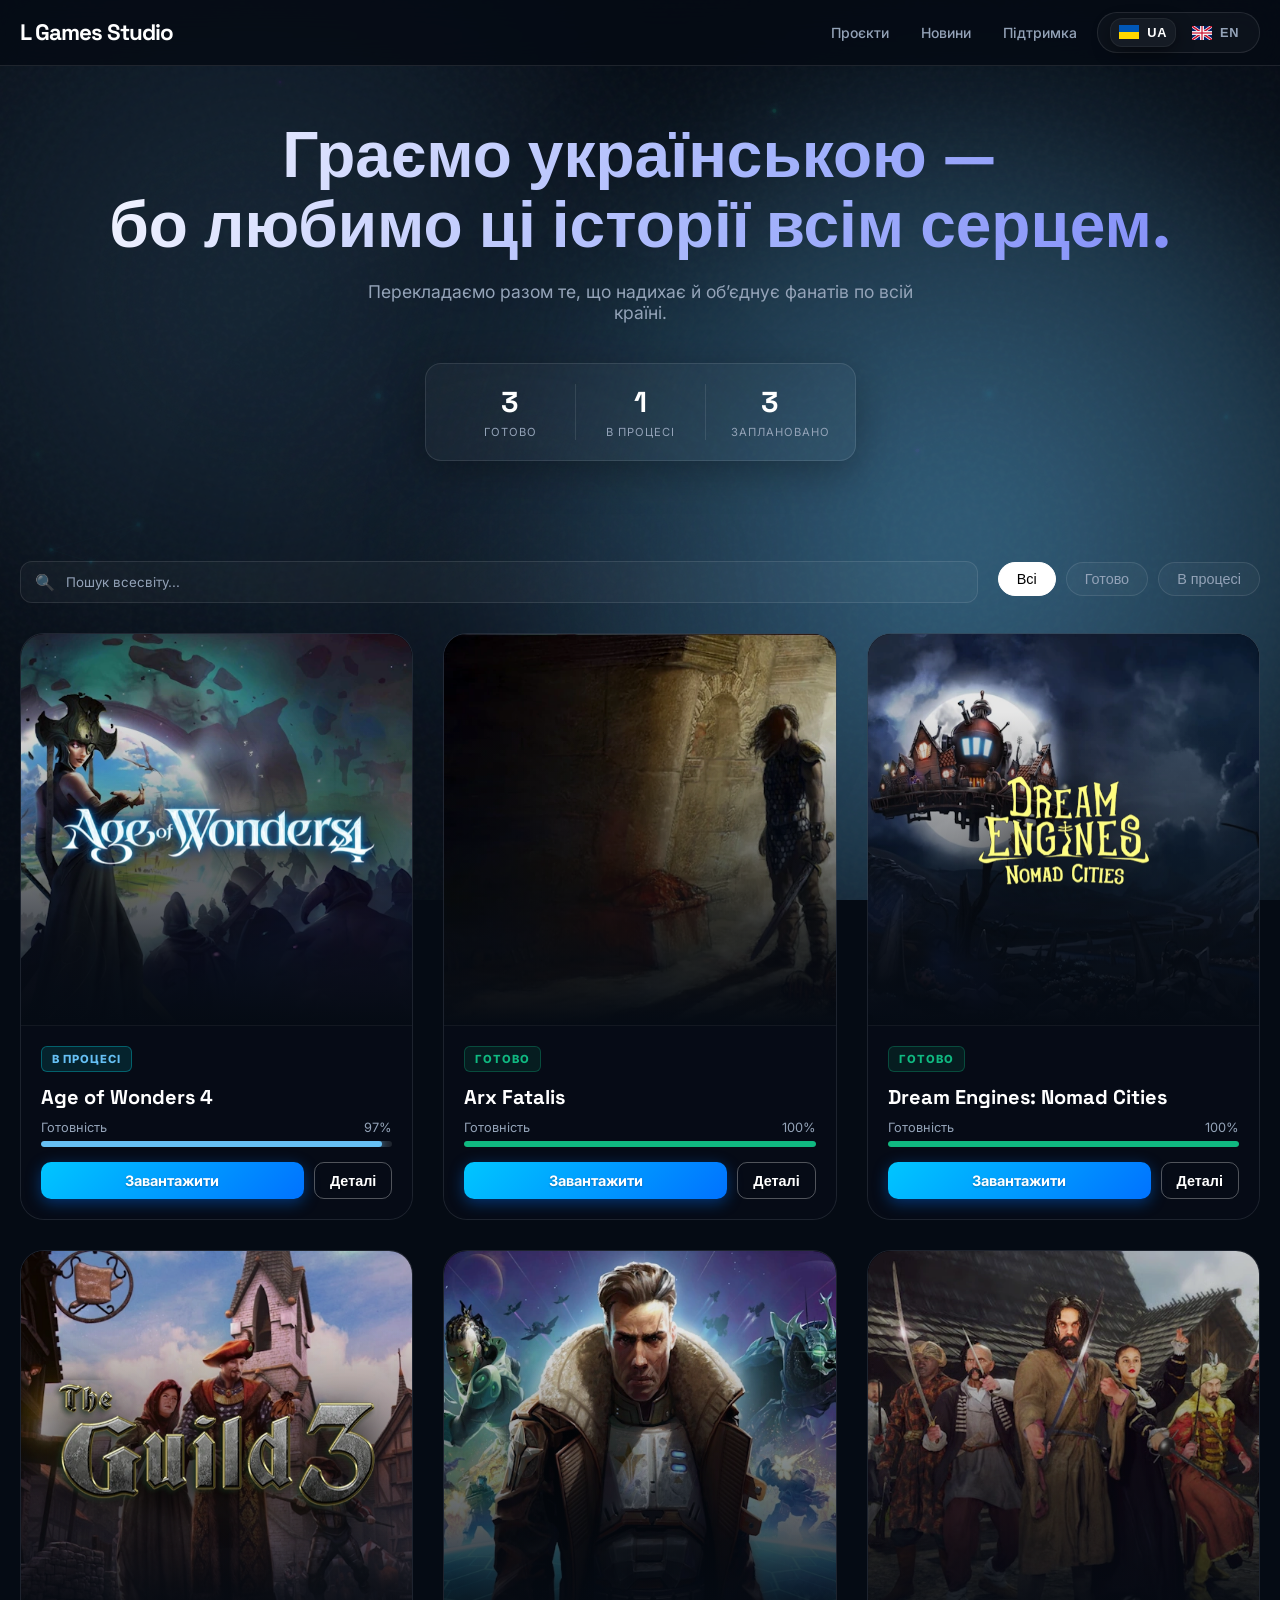
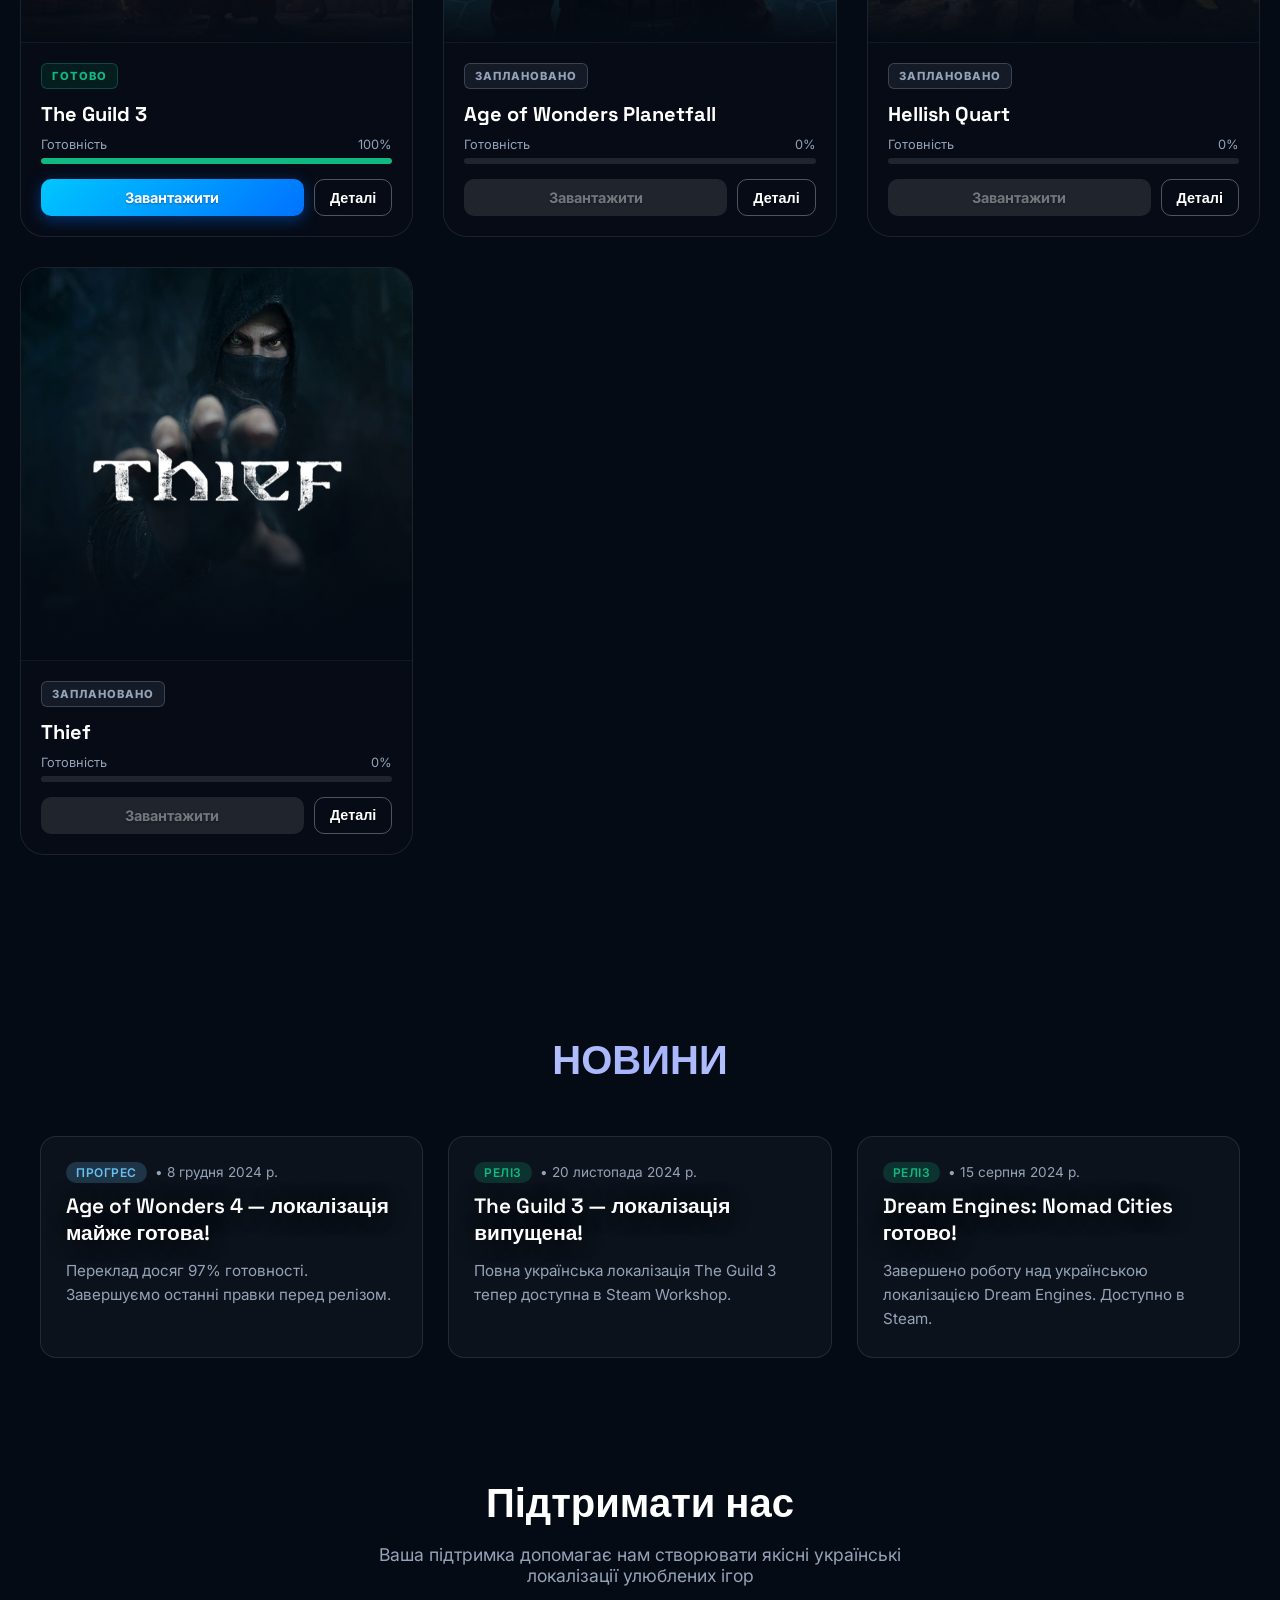
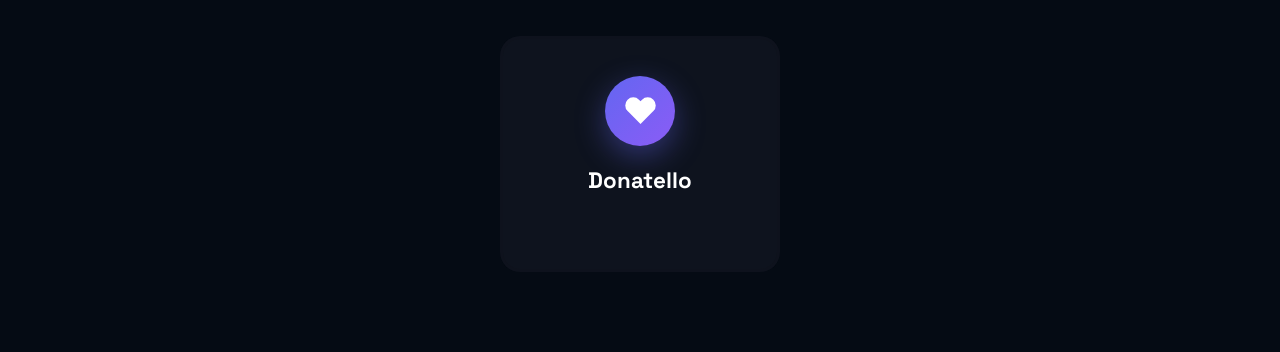
==== index.html @ ec9f9dd0 "Update index.html" ====
<!DOCTYPE html>
<html lang="uk">
<head>
    <meta charset="UTF-8">
    <meta name="viewport" content="width=device-width, initial-scale=1.0, maximum-scale=1.0, user-scalable=no">

    <!-- Primary Meta Tags -->
    <title>L Games Studo — українські локалізації ігор</title>
    <meta name="title" content="L Games Studo — українські локалізації ігор" />
    <meta name="description" content="Українські локалізації відеоігор:" />

    <!-- Cache control -->
    <meta http-equiv="Cache-Control" content="max-age=3600, must-revalidate">

    <link rel="preconnect" href="https://fonts.googleapis.com">
    <link rel="preconnect" href="https://fonts.gstatic.com" crossorigin>
    <link href="https://fonts.googleapis.com/css2?family=Inter:wght@300;400;500;600&family=Space+Grotesk:wght@400;600;700&display=swap" rel="stylesheet">

    <link rel="stylesheet" href="style.css?v=1.4.1">
</head>
<body>

    <div class="ambient-bg">
        <canvas id="bg-canvas" aria-hidden="true"></canvas>
        <div class="blob b1"></div>
        <div class="blob b2"></div>
        <div class="blob b3"></div>
        <div class="noise-overlay"></div>
    </div>

    <nav class="glass-nav">
        <div class="container nav-inner">
            <div class="logo">L Games Studio</div>
            <div class="nav-items">
                <a href="#projects" class="nav-link" data-i18n="nav_projects">Проєкти</a>
                <a href="#news" class="nav-link" data-i18n="nav_news">Новини</a>
                <a href="#support" class="nav-link" data-i18n="nav_support">Підтримка</a>
<!--                <a href="#contacts" class="nav-link" data-i18n="nav_contacts">Контакти</a> -->
                <div class="lang-toggle" role="tablist" aria-label="Language switcher">
                    <button class="lang-opt active" onclick="setLang('uk')" aria-pressed="true" title="Українська">
                        <!-- Ukrainian flag (simple) -->
                        <svg class="flag flag-ukr" width="20" height="14" viewBox="0 0 20 14" xmlns="http://www.w3.org/2000/svg" aria-hidden="true">
                            <rect width="20" height="14" fill="#0057b7" />
                            <rect y="7" width="20" height="7" fill="#ffd700" />
                        </svg>
                        <span class="lang-label">UA</span>
                    </button>
                    <button class="lang-opt" onclick="setLang('en')" aria-pressed="false" title="English">
                        <!-- UK flag (stylized simplified) -->
                        <svg class="flag flag-gb" width="20" height="14" viewBox="0 0 20 14" xmlns="http://www.w3.org/2000/svg" aria-hidden="true">
                            <rect width="20" height="14" fill="#012169" />
                            <path d="M0 0 L20 14 M20 0 L0 14" stroke="#fff" stroke-width="3" />
                            <path d="M0 0 L20 14 M20 0 L0 14" stroke="#C8102E" stroke-width="1.6" />
                            <rect x="8.1" width="3.8" height="14" fill="#fff" />
                            <rect y="5.1" width="20" height="3.8" fill="#fff" />
                            <rect x="9.4" width="1.2" height="14" fill="#C8102E" />
                            <rect y="6.4" width="20" height="1.2" fill="#C8102E" />
                        </svg>
                        <span class="lang-label">EN</span>
                    </button>
                </div>
            </div>
        </div>
    </nav>

    <main class="container">
        <section class="hero">
            <h1 data-i18n="hero_title">Граємо українською</h1>
            <p class="hero-lead" data-i18n="hero_lead">бо любимо ці історії всім серцем.</p>

            <div class="hero-stats">
                <div class="stat">
                    <span class="stat-val" id="stat-done">0</span>
                    <span class="stat-lbl" data-i18n="stat_done">ГОТОВО</span>
                </div>
                <div class="stat">
                    <span class="stat-val" id="stat-progress">0</span>
                    <span class="stat-lbl" data-i18n="stat_progress">В ПРОЦЕСІ</span>
                </div>
                <div class="stat">
                    <span class="stat-val" id="stat-planned">0</span>
                    <span class="stat-lbl" data-i18n="stat_planned">ЗАПЛАНОВАНО</span>
                </div>
            </div>
        </section>

        <div class="controls">
            <div class="search-wrap">
                <span class="search-icon">🔍</span>
                <input type="text" id="search" placeholder="Пошук..." data-i18n-placeholder="search_ph">
            </div>
            <div class="filters">
                <button class="f-btn active" data-filter="all" data-i18n="filter_all">Всі</button>
                <button class="f-btn" data-filter="done" data-i18n="filter_done">Готово</button>
                <button class="f-btn" data-filter="in-progress" data-i18n="filter_in_progress">В процесі</button>
            </div>
        </div>

        <section id="projects" class="projects-grid"></section>
        
        <div class="load-more-container">
            <button id="load-more-btn" class="btn-load-more" data-i18n="btn_load_more">Завантажити ще</button>
        </div>

        <section id="news" class="news-section">
            <div class="news-header">
                <h2 data-i18n="news_title">НОВИНИ</h2>
            </div>
            <div id="news-grid" class="news-grid"></div>
        </section>
<!--
        <section id="contacts" class="contacts-section">
            <div class="container">
                <div class="contacts-header">
                    <h2 data-i18n="contacts_title">Контакти</h2>
                    <p data-i18n="contacts_text" class="contacts-lead">Слідкуйте за звітами та оновленнями у наших соціальних мережах</p>
                </div>

                <div class="contacts-grid">
                    <a href="    " target="_blank" class="contact-card contact-telegram">
                        <div class="contact-bg"></div>
                        <div class="contact-gradient"></div>
                        <div class="contact-content">
                            <div class="contact-icon">
                                <svg viewBox="0 0 24 24" fill="currentColor">
                                    <path d="M23.1117 4.49449C23.4296 2.94472 21.9074 1.65683 20.4317 2.227L2.3425 9.21601C0.694517 9.85273 0.621087 12.1572 2.22518 12.8975L6.1645 14.7157L8.03849 21.2746C8.13583 21.6153 8.40618 21.8791 8.74917 21.968C9.09216 22.0568 9.45658 21.9576 9.70712 21.707L12.5938 18.8203L16.6375 21.8531C17.8113 22.7334 19.5019 22.0922 19.7967 20.6549L23.1117 4.49449Z"/>
                                </svg>
                            </div>
                            <h3>Telegram</h3>
                            <div class="contact-link">
                                <span>Перейти</span>
                                <svg width="16" height="16" viewBox="0 0 24 24" fill="none" stroke="currentColor" stroke-width="2">
                                    <path d="M17 8l4 4m0 0l-4 4m4-4H3"/>
                                </svg>
                            </div>
                        </div>
                        <div class="contact-particles">
                            <div class="particle"></div>
                            <div class="particle"></div>
                            <div class="particle"></div>
                        </div>
                    </a>

                    <a href="   " target="_blank" class="contact-card contact-youtube">
                        <div class="contact-bg"></div>
                        <div class="contact-gradient"></div>
                        <div class="contact-content">
                            <div class="contact-icon">
                                <svg viewBox="0 0 24 24" fill="currentColor">
                                    <path d="M19.615 3.184c-3.604-.246-11.631-.245-15.23 0-3.897.266-4.356 2.62-4.385 8.816.029 6.185.484 8.549 4.385 8.816 3.6.245 11.626.246 15.23 0 3.897-.266 4.356-2.62 4.385-8.816-.029-6.185-.484-8.549-4.385-8.816zm-10.615 12.816v-8l8 3.993-8 4.007z"/>
                                </svg>
                            </div>
                            <h3>YouTube</h3>
                            <div class="contact-link">
                                <span>Перейти</span>
                                <svg width="16" height="16" viewBox="0 0 24 24" fill="none" stroke="currentColor" stroke-width="2">
                                    <path d="M17 8l4 4m0 0l-4 4m4-4H3"/>
                                </svg>
                            </div>
                        </div>
                        <div class="contact-particles">
                            <div class="particle"></div>
                            <div class="particle"></div>
                            <div class="particle"></div>
                        </div>
                    </a>
                </div>
            </div>
        </section>
-->
        <section id="support" class="support-section">
            <div class="container">
                <div class="support-header">
                    <h2 data-i18n="support_title">Фінансова підтримка</h2>
                    <p data-i18n="support_text" class="support-lead">Підтримайте нас донатом, і ми зможемо швидше випускати нові українські локалізації</p>
                </div>

                <div class="support-card-wrapper">
                    <a href="https://donatello.to/LGamesStudio" target="_blank" class="support-donate-card">
                        <div class="donate-bg"></div>
                        <div class="donate-gradient"></div>
                        <div class="donate-content">
                            <div class="donate-icon">
                                <svg viewBox="0 0 24 24" fill="currentColor">
                                    <path d="M20.84 4.61a5.5 5.5 0 0 0-7.78 0L12 5.67l-1.06-1.06a5.5 5.5 0 0 0-7.78 7.78l1.06 1.06L12 21.23l7.78-7.78 1.06-1.06a5.5 5.5 0 0 0 0-7.78z"/>
                                </svg>
                            </div>
                            <h3>Donatello</h3>
                            <div class="donate-link">
                                <span>Підтримати</span>
                                <svg width="16" height="16" viewBox="0 0 24 24" fill="none" stroke="currentColor" stroke-width="2">
                                    <path d="M17 8l4 4m0 0l-4 4m4-4H3"/>
                                </svg>
                            </div>
                        </div>
                        <div class="donate-particles">
                            <div class="particle"></div>
                            <div class="particle"></div>
                            <div class="particle"></div>
                        </div>
                    </a>

                   
                </div>
            </div>
        </section>
<!--
        <section id="benefactors" class="benefactors-section">
            <h3 data-i18n="benefactors_title" style="margin-bottom:30px; font-family: var(--font-head); font-size: 2.5rem;">Доброчинці</h3>
            <div id="benefactors-list" class="benefactors-list"></div>
        </section>
    </main>
-->
    <div id="modal" class="modal-backdrop">
        <div class="modal-content">
            <button class="modal-close">✕</button>
            <div class="modal-body">
                <div style="text-align: center;">
                    <img id="m-logo" class="m-logo" src="" alt="">
                </div>
                <div id="m-gallery-slider" class="gallery-slider-container" style="display:none; margin-bottom:20px">
                    <div class="gallery-slider-wrapper">
                        <div id="m-gallery-track" class="gallery-track"></div>
                        <button class="gallery-nav gallery-nav-prev" aria-label="Попередній слайд">‹</button>
                        <button class="gallery-nav gallery-nav-next" aria-label="Наступний слайд">›</button>
                    </div>
                    <div class="gallery-dots"></div>
                </div>
                <div id="m-stats" class="stats-box"></div>
                <p id="m-desc" style="color:#cbd5e1; line-height:1.6; margin-bottom:20px"></p>
                <div id="m-video"></div>
                <div id="m-actions" style="display:flex; gap:10px"></div>
            </div>
        </div>
    </div>

    <!-- Fullscreen Image Viewer -->
    <div id="fullscreen-viewer" class="fullscreen-viewer">
        <button class="fullscreen-close" aria-label="Закрити">✕</button>
        <img id="fullscreen-image" src="" alt="Fullscreen view">
    </div>

    <script src="data.js?v=1.4.1"></script>
    <script src="news-data.js?v=1.4.1"></script>
    <script src="script.js?v=1.4.1"></script>
</body>
</html>
---- style.css ----
:root {
    --bg-dark: #050b14;
    --glass: rgba(255, 255, 255, 0.03);
    --border: rgba(255, 255, 255, 0.1);

    --neon-blue: #66c0f4;
    --neon-purple: #2a475e;
    --neon-pink: #1b2838;
    --neon-orange: #ff9e00;
    --neon-green: #10b981;

    --text-main: #ffffff;
    --text-muted: #94a3b8;

    --font-head: 'Space Grotesk', sans-serif;
    --font-body: 'Inter', sans-serif;
}

* { box-sizing: border-box; margin: 0; padding: 0; -webkit-tap-highlight-color: transparent; }

body {
    background-color: var(--bg-dark);
    color: var(--text-main);
    font-family: var(--font-body);
    overflow-x: hidden;
    min-height: 100vh;
}

/* --- ФОН --- */
.ambient-bg {
    position: fixed; top: 0; left: 0; width: 100%; height: 100%;
    z-index: -1; overflow: hidden; pointer-events: none;
}
/* Canvas for lightweight animated particle background */

.lang-toggle { display:flex; gap:8px; align-items:center; }
.lang-toggle .lang-opt {
    display: inline-flex;
    align-items: center;
    gap: 8px;
    padding: 6px 8px;
    border-radius: 12px;
    background: transparent;
    border: none;
    color: var(--text-muted);
    cursor: pointer;
    transition: all 0.18s ease;
    font-weight: 700;
}
.lang-toggle .lang-opt:focus { outline: 2px solid rgba(255,255,255,0.06); }
.lang-toggle .lang-opt .flag { display:inline-block; flex:0 0 auto; }
.lang-toggle .lang-opt .lang-label { font-size: 0.8rem; letter-spacing: 0.6px; }
.lang-toggle .lang-opt.active {
    background: rgba(255,255,255,0.04);
    color: white;
    box-shadow: 0 6px 18px rgba(0,0,0,0.45);
    border: 1px solid rgba(255,255,255,0.06);
}
.lang-toggle .lang-opt.active .flag { transform: translateY(-1px); }

/* Smooth fade for translated text and placeholders */
[data-i18n], [data-i18n-placeholder] {
    transition: opacity 180ms ease;
    opacity: 1;
}
#bg-canvas {
    position: absolute;
    top: 0; left: 0; width: 100%; height: 100%;
    display: block;
    pointer-events: none;
    z-index: -1;
}
.blob {
    position: absolute; border-radius: 50%;
    filter: blur(80px); opacity: 0.5;
    animation: float 20s infinite alternate;
    will-change: transform;
}
.b1 { top: -10%; left: -10%; width: 60vw; height: 60vw; background: radial-gradient(circle, var(--neon-purple), transparent); }
.b2 { bottom: -10%; right: -10%; width: 70vw; height: 70vw; background: radial-gradient(circle, var(--neon-blue), transparent); animation-delay: -5s; }
.b3 { top: 40%; left: 20%; width: 40vw; height: 40vw; background: radial-gradient(circle, var(--neon-pink), transparent); opacity: 0.3; animation-delay: -10s; }

.noise-overlay {
    position: absolute; inset: 0;
    background: url("data:image/svg+xml,%3Csvg viewBox='0 0 200 200' xmlns='http://www.w3.org/2000/svg'%3E%3Cfilter id='noiseFilter'%3E%3CfeTurbulence type='fractalNoise' baseFrequency='0.8' numOctaves='3' stitchTiles='stitch'/%3E%3C/filter%3E%3Crect width='100%25' height='100%25' filter='url(%23noiseFilter)' opacity='0.05'/%3E%3C/svg%3E");
    mix-blend-mode: overlay;
    opacity: 0.6;
    pointer-events: none;
}
@keyframes float {
    0% { transform: translate(0, 0) rotate(0deg); }
    100% { transform: translate(30px, 20px) rotate(5deg); }
}

/* --- NEWS SLIDER --- */
.news-slider-wrapper {
    padding: 20px 0 40px;
    position: relative;
    overflow: hidden;
}

.news-slider-header {
    text-align: center;
    margin-bottom: 25px;
}

.news-slider-header h2 {
    font-family: var(--font-head);
    font-size: 2rem;
    font-weight: 700;
    color: white;
    text-transform: uppercase;
    letter-spacing: 2px;
}

.news-slider {
    position: relative;
    max-width: 1280px;
    margin: 0 auto;
}

.slider-track {
    position: relative;
    overflow: hidden;
    border-radius: 20px;
}

.news-slide {
    position: absolute;
    top: 0;
    left: 0;
    width: 100%;
    height: 280px;
    opacity: 0;
    visibility: hidden;
    transform: translateX(100px) scale(0.98);
    transition: all 0.6s cubic-bezier(0.23, 1, 0.32, 1);
    border-radius: 20px;
    overflow: hidden;
    background-size: cover;
    background-position: center;
    background-repeat: no-repeat;
    background-color: rgba(255, 255, 255, 0.03);
}


.news-slide.active {
    position: relative;
    opacity: 1;
    visibility: visible;
    transform: translateX(0) scale(1);
}

.news-slide-overlay {
    position: absolute;
    inset: 0;
    background: linear-gradient(to right,
        rgba(5, 11, 20, 0.93) 0%,
        rgba(5, 11, 20, 0.8) 40%,
        rgba(5, 11, 20, 0.5) 70%,
        transparent 100%
    );
    z-index: 1;
}

.news-slide-content {
    position: relative;
    padding: 40px 50px;
    z-index: 2;
    max-width: 650px;
    height: 100%;
    display: flex;
    flex-direction: column;
    justify-content: center;
}

.news-badge {
    display: inline-block;
    padding: 5px 12px;
    border-radius: 6px;
    font-size: 0.6rem;
    font-weight: 800;
    text-transform: uppercase;
    letter-spacing: 1px;
    margin-bottom: 16px;
    border: 1px solid;
    width: fit-content;
    white-space: nowrap;
}

.news-badge-localization {
    background: rgba(0, 242, 255, 0.2);
    border-color: var(--neon-blue);
    color: var(--neon-blue);
    box-shadow: 0 0 20px rgba(0, 242, 255, 0.3);
}

.news-badge-progress {
    background: rgba(255, 158, 0, 0.2);
    border-color: var(--neon-orange);
    color: var(--neon-orange);
    box-shadow: 0 0 20px rgba(255, 158, 0, 0.3);
}

.news-badge-announcement {
    background: rgba(189, 0, 255, 0.2);
    border-color: var(--neon-purple);
    color: var(--neon-purple);
    box-shadow: 0 0 20px rgba(189, 0, 255, 0.3);
}

.news-badge-community {
    background: rgba(255, 0, 85, 0.2);
    border-color: var(--neon-pink);
    color: var(--neon-pink);
    box-shadow: 0 0 20px rgba(255, 0, 85, 0.3);
}

.news-title {
    font-family: var(--font-head);
    font-size: clamp(1.4rem, 3vw, 2rem);
    font-weight: 700;
    color: white;
    margin-bottom: 14px;
    line-height: 1.2;
    text-shadow: 0 2px 20px rgba(0, 0, 0, 0.5);
}

.news-description {
    color: rgba(255, 255, 255, 0.85);
    font-size: 0.95rem;
    line-height: 1.6;
    margin-bottom: 20px;
    max-width: 550px;
}

.news-btn {
    display: inline-flex;
    align-items: center;
    justify-content: center;
    gap: 10px;
    padding: 11px 26px;
    min-height: 44px;
    background: rgba(255, 255, 255, 0.1);
    border: 1px solid rgba(255, 255, 255, 0.3);
    border-radius: 10px;
    color: white;
    text-decoration: none;
    font-weight: 600;
    font-size: 0.9rem;
    line-height: 1.2;
    transition: all 0.4s cubic-bezier(0.23, 1, 0.32, 1);
    backdrop-filter: blur(10px);
    -webkit-backdrop-filter: blur(10px);
    width: fit-content;
    position: relative;
    overflow: hidden;
    outline: none;
    -webkit-tap-highlight-color: transparent;
    -webkit-touch-callout: none;
    user-select: none;
}

.news-btn::before {
    content: '';
    position: absolute;
    top: 0;
    left: -100%;
    width: 100%;
    height: 100%;
    background: linear-gradient(90deg, transparent, rgba(255, 255, 255, 0.2), transparent);
    transition: left 0.5s ease;
}

.news-btn:hover::before {
    left: 100%;
}

.news-btn:hover {
    background: rgba(255, 255, 255, 0.2);
    border-color: white;
    transform: translateY(-2px);
    box-shadow: 0 8px 24px rgba(0, 0, 0, 0.3), 0 0 20px rgba(255, 255, 255, 0.2);
}

/* Progress Bar */
.slide-progress-bar {
    position: absolute;
    bottom: 0;
    left: 0;
    right: 0;
    height: 3px;
    width: 0%;
    background: linear-gradient(90deg, var(--neon-blue), var(--neon-purple));
    box-shadow: 0 0 15px var(--neon-blue), 0 0 5px rgba(0, 242, 255, 0.5);
    z-index: 10;
    transition: none;
}

/* Slider Navigation */
.slider-controls {
    position: absolute;
    bottom: 20px;
    right: 20px;
    display: flex;
    align-items: center;
    gap: 15px;
    z-index: 10;
}

.slider-nav {
    width: 40px;
    height: 40px;
    background: rgba(255, 255, 255, 0.08);
    border: 1px solid rgba(255, 255, 255, 0.15);
    border-radius: 50%;
    display: flex;
    align-items: center;
    justify-content: center;
    cursor: pointer;
    transition: all 0.4s cubic-bezier(0.23, 1, 0.32, 1);
    backdrop-filter: blur(10px);
    -webkit-backdrop-filter: blur(10px);
    position: relative;
    overflow: hidden;
    outline: none;
    -webkit-tap-highlight-color: transparent;
    -webkit-touch-callout: none;
    -webkit-user-select: none;
    -moz-user-select: none;
    -ms-user-select: none;
    user-select: none;
}

.slider-nav::before {
    content: '';
    position: absolute;
    inset: 0;
    border-radius: 50%;
    background: radial-gradient(circle, rgba(0, 242, 255, 0.3), transparent);
    opacity: 0;
    transition: opacity 0.4s ease;
}

.slider-nav:hover::before {
    opacity: 1;
}

.slider-nav svg {
    width: 20px;
    height: 20px;
    color: white;
    position: relative;
    z-index: 1;
    transition: transform 0.4s cubic-bezier(0.23, 1, 0.32, 1);
}

.slider-nav:hover {
    background: rgba(255, 255, 255, 0.15);
    border-color: rgba(0, 242, 255, 0.5);
    box-shadow: 0 0 25px rgba(0, 242, 255, 0.4), 0 4px 15px rgba(0, 0, 0, 0.3);
    transform: scale(1.15);
}

.slider-nav:hover svg {
    transform: scale(1.1);
}

.slider-nav:active {
    transform: scale(1.05);
}

/* Slider Dots */
.slider-dots {
    display: flex;
    gap: 8px;
}

.slider-dot {
    width: 10px;
    height: 10px;
    border-radius: 50%;
    background: rgba(255, 255, 255, 0.4);
    cursor: pointer;
    transition: all 0.4s cubic-bezier(0.23, 1, 0.32, 1);
    border: none;
    padding: 0;
    position: relative;
    outline: none;
    -webkit-tap-highlight-color: transparent;
    -webkit-touch-callout: none;
    -webkit-user-select: none;
    -moz-user-select: none;
    -ms-user-select: none;
    user-select: none;
}

.slider-dot::before {
    content: '';
    position: absolute;
    inset: -2px;
    border-radius: 50%;
    background: radial-gradient(circle, rgba(0, 242, 255, 0.4), transparent);
    opacity: 0;
    transition: opacity 0.4s ease;
}

.slider-dot:hover::before {
    opacity: 1;
}

.slider-dot:hover {
    background: rgba(255, 255, 255, 0.7);
    transform: scale(1.3);
}

.slider-dot.active {
    width: 30px;
    border-radius: 5px;
    background: var(--neon-blue);
    box-shadow: 0 0 20px var(--neon-blue), 0 2px 8px rgba(0, 242, 255, 0.4);
}

.slider-dot.active::before {
    opacity: 0;
}

/* Responsive */
@media (max-width: 1024px) {
    .news-slider {
        max-width: calc(100% - 40px);
    }

    .news-slide {
        height: 260px;
    }

    .news-slide-content {
        padding: 35px 40px;
    }
}

@media (max-width: 768px) {
    .news-slider-wrapper {
        padding: 30px 0;
    }

    .news-slider-header {
        margin-bottom: 25px;
    }

    .news-slider-header h2 {
        font-size: 1.6rem;
    }

    .news-slider {
        max-width: calc(100% - 20px);
    }

    .news-slide {
        height: 400px;
    }

    .news-slide-overlay {
        background: linear-gradient(to bottom,
            transparent 0%,
            rgba(5, 11, 20, 0.4) 25%,
            rgba(5, 11, 20, 0.85) 60%,
            rgba(5, 11, 20, 0.95) 100%
        );
    }

    .news-slide-content {
        padding: 30px 25px;
        justify-content: flex-end;
        max-width: 100%;
    }

    .news-badge {
        font-size: 0.6rem;
        padding: 5px 12px;
        letter-spacing: 0.8px;
        margin-bottom: 12px;
    }

    .news-title {
        font-size: 1.5rem;
        margin-bottom: 12px;
        line-height: 1.3;
    }

    .news-description {
        font-size: 0.95rem;
        line-height: 1.5;
        margin-bottom: 18px;
    }

    .news-btn {
        padding: 11px 22px;
        font-size: 0.9rem;
        min-height: 44px;
        margin-bottom: 55px;
    }

    .slider-controls {
        bottom: 15px;
        right: 15px;
        gap: 12px;
    }

    .slider-nav {
        width: 36px;
        height: 36px;
        background: rgba(5, 11, 20, 0.9);
    }

    .slider-nav svg {
        width: 18px;
        height: 18px;
    }
}

@media (max-width: 480px) {
    .news-slider-header h2 {
        font-size: 1.4rem;
    }

    .news-slide {
        height: 360px;
        border-radius: 16px;
    }

    .slider-track {
        border-radius: 16px;
    }

    .news-slide-content {
        padding: 25px 20px;
    }

    .news-badge {
        font-size: 0.55rem;
        padding: 4px 10px;
        letter-spacing: 0.6px;
        margin-bottom: 10px;
    }

    .news-title {
        font-size: 1.25rem;
        margin-bottom: 10px;
        line-height: 1.3;
    }

    .news-description {
        font-size: 0.9rem;
        line-height: 1.5;
        margin-bottom: 16px;
    }

    .news-btn {
        padding: 10px 18px;
        font-size: 0.85rem;
        gap: 8px;
        min-height: 42px;
        margin-bottom: 50px;
    }

    .slider-controls {
        bottom: 12px;
        right: 12px;
        gap: 10px;
    }

    .slider-nav {
        width: 32px;
        height: 32px;
    }

    .slider-nav svg {
        width: 16px;
        height: 16px;
    }

    .slider-dot {
        width: 8px;
        height: 8px;
    }

    .slider-dot.active {
        width: 24px;
    }
}

@media (max-width: 360px) {
    .news-slide {
        height: 340px;
    }

    .news-slide-content {
        padding: 20px 18px;
    }

    .news-badge {
        font-size: 0.52rem;
        padding: 4px 9px;
        margin-bottom: 8px;
    }

    .news-title {
        font-size: 1.15rem;
        margin-bottom: 8px;
    }

    .news-description {
        font-size: 0.85rem;
        line-height: 1.4;
        margin-bottom: 14px;
    }

    .news-btn {
        padding: 9px 16px;
        font-size: 0.8rem;
        min-height: 40px;
        margin-bottom: 45px;
    }

    .slider-controls {
        bottom: 10px;
        right: 10px;
        gap: 8px;
    }

    .slider-nav {
        width: 30px;
        height: 30px;
    }

    .slider-nav svg {
        width: 14px;
        height: 14px;
    }

    .slider-dot {
        width: 7px;
        height: 7px;
    }

    .slider-dot.active {
        width: 20px;
    }
}

/* --- NAV --- */
.container { max-width: 1280px; margin: 0 auto; padding: 0 20px; }
.glass-nav {
    position: fixed; top: 0; width: 100%; z-index: 100;
    background: rgba(5, 11, 20, 0.85);
    backdrop-filter: blur(15px); -webkit-backdrop-filter: blur(15px);
    border-bottom: 1px solid var(--border);
}
.nav-inner { display: flex; justify-content: space-between; align-items: center; height: 65px; }
.logo { font-family: var(--font-head); font-weight: 700; font-size: 1.4rem; letter-spacing: -1px; }

.nav-items { display: flex; gap: 8px; align-items: center; }
.nav-link {
    color: var(--text-muted); text-decoration: none; font-weight: 500; font-size: 0.875rem;
    transition: color 0.3s; padding: 8px 12px; border-radius: 6px;
}
.nav-link:hover { color: white; background: rgba(255, 255, 255, 0.05); }
@media (max-width: 768px) { .nav-link { display: none; } }

.lang-toggle {
    cursor: pointer; border: 1px solid var(--border); padding: 5px 12px;
    border-radius: 20px; background: var(--glass); font-size: 0.85rem;
    color: var(--text-muted); transition: 0.3s;
    outline: none; -webkit-tap-highlight-color: transparent; user-select: none;
}
.lang-opt.active { color: white; font-weight: 700; }

/* --- HERO --- */
.hero { padding: 120px 0 60px; text-align: center; }
.hero h1 {
    font-family: var(--font-head); font-size: clamp(2.2rem, 5vw, 4rem);
    line-height: 1.1; font-weight: 700; margin-bottom: 20px;
    background: linear-gradient(120deg, #fff 0%, #a5b4fc 30%, #818cf8 50%, #a5b4fc 70%, #fff 100%);
    background-size: 200% auto;
    -webkit-background-clip: text; -webkit-text-fill-color: transparent;
    background-clip: text;
    opacity: 0;
    animation: heroFadeSlide 1s cubic-bezier(0.23, 1, 0.32, 1) 0.2s forwards,
               gradientShift 4s ease-in-out infinite;
    filter: blur(0px);
}
.hero-lead {
    font-size: 1.1rem; color: var(--text-muted); margin: 0 auto 40px; max-width: 600px;
    opacity: 0;
    animation: heroFadeSlide 1s cubic-bezier(0.23, 1, 0.32, 1) 0.5s forwards;
}

.hero-stats {
    display: inline-flex; gap: 0; background: var(--glass);
    border: 1px solid var(--border); border-radius: 16px;
    padding: 20px; box-shadow: 0 10px 40px rgba(0,0,0,0.3);
    margin-bottom: 40px;
    opacity: 0;
    animation: heroFadeSlide 1s cubic-bezier(0.23, 1, 0.32, 1) 0.8s forwards;
}

/* Hero animations */
@keyframes heroFadeSlide {
    from {
        opacity: 0;
        transform: translateY(30px);
        filter: blur(10px);
    }
    to {
        opacity: 1;
        transform: translateY(0);
        filter: blur(0px);
    }
}

@keyframes gradientShift {
    0%, 100% {
        background-position: 0% 50%;
    }
    50% {
        background-position: 100% 50%;
    }
}
.stat { flex: 1; padding: 0 25px; text-align: center; border-right: 1px solid var(--border); min-width: 120px; }
.stat:last-child { border-right: none; }
.stat-val { font-family: var(--font-head); font-size: 1.8rem; font-weight: 700; color: white; display: block; }
.stat-lbl { font-size: 0.7rem; color: var(--text-muted); text-transform: uppercase; letter-spacing: 1px; margin-top: 5px; }

/* --- CONTROLS & FILTERS --- */
.controls { margin-bottom: 30px; display: flex; flex-wrap: wrap; gap: 20px; justify-content: space-between; align-items: center; }
.search-wrap { position: relative; flex-grow: 1; }
#search {
    width: 100%; background: var(--glass); border: 1px solid var(--border);
    padding: 12px 20px 12px 45px; border-radius: 12px; color: white;
    font-family: var(--font-body); transition: all 0.3s ease; outline: none;
}
#search:focus { 
    border-color: var(--neon-blue); 
    box-shadow: 0 0 20px rgba(102, 192, 244, 0.2);
    background: rgba(102, 192, 244, 0.05);
}
#search::placeholder {
    color: var(--text-muted);
    transition: opacity 0.3s ease;
}
#search:focus::placeholder {
    opacity: 0.5;
}
.search-icon { position: absolute; left: 15px; top: 50%; transform: translateY(-50%); opacity: 0.5; transition: all 0.3s ease; }
#search:focus + .search-icon {
    opacity: 0.8;
    color: var(--neon-blue);
}

.filters { display: flex; gap: 10px; overflow-x: auto; padding-bottom: 5px; scrollbar-width: none; }
.f-btn {
    background: rgba(255,255,255,0.03); border: 1px solid var(--border);
    color: var(--text-muted); padding: 8px 18px; border-radius: 30px;
    cursor: pointer; transition: 0.3s; white-space: nowrap; font-size: 0.9rem;
    outline: none; -webkit-tap-highlight-color: transparent; user-select: none;
}

/* ВИПРАВЛЕНО: Замість проблемної тіні - чистий стиль */
.f-btn.active, .f-btn:hover {
    background: white;
    color: black;
    border-color: white;
}

/* --- GRID --- */
.projects-grid {
    display: grid;
    grid-template-columns: repeat(auto-fill, minmax(320px, 1fr));
    gap: 30px; padding-bottom: 40px;
}

/* Load More Button Container */
.load-more-container {
    text-align: center;
    padding: 20px 0 60px 0;
}

.btn-load-more {
    font-family: var(--font-body);
    font-size: 1rem;
    font-weight: 600;
    padding: 14px 40px;
    background: var(--glass);
    border: 1px solid var(--border);
    border-radius: 12px;
    color: var(--text-main);
    cursor: pointer;
    transition: all 0.3s ease;
    outline: none;
}

.btn-load-more:hover {
    background: rgba(255, 255, 255, 0.1);
    border-color: var(--neon-blue);
    transform: translateY(-2px);
    box-shadow: 0 8px 20px rgba(102, 192, 244, 0.2);
}

.btn-load-more:active {
    transform: translateY(0);
}

/* Message shown when there are no projects to display */
.empty-grid-message {
    grid-column: 1 / -1;
    text-align: center;
    color: var(--text-muted);
    padding: 48px 20px;
    font-size: 1.05rem;
    background: transparent;
}

.game-card {
    position: relative; border-radius: 24px;
    background: rgba(20, 25, 40, 0.4);
    border: 1px solid rgba(255,255,255,0.08);
    overflow: hidden; display: flex; flex-direction: column;
    transition: transform 0.1s ease-out, box-shadow 0.3s;
    transform-style: preserve-3d;
}
@media (min-width: 900px) {
    .game-card:hover {
        border-color: rgba(255,255,255,0.25);
        box-shadow: 0 20px 50px rgba(0,0,0,0.6);
        z-index: 5;
    }
    .game-card:hover .card-bg-img { transform: scale(1.1); opacity: 1; }
    .game-card:hover .card-logo {
        transform: translateY(-10px) scale(1.05) translateZ(20px);
        filter: drop-shadow(0 10px 30px rgba(0,0,0,0.8)) drop-shadow(0 0 20px rgba(0, 242, 255, 0.3));
    }
}

.card-visual { position: relative; width: 100%; aspect-ratio: 1 / 1; overflow: hidden; background: #000; }
.card-bg-img { width: 100%; height: 100%; object-fit: cover; transition: transform 0.7s ease; opacity: 0.9; }
.card-logo-layer {
    position: absolute; inset: 0; display: flex; align-items: center; justify-content: center;
    background: linear-gradient(to top, #050b14 0%, transparent 80%); padding: 30px;
    pointer-events: none;
    transform-style: preserve-3d;
}
.card-logo {
    width: 100%; max-height: 60%; object-fit: contain;
    filter: drop-shadow(0 10px 20px rgba(0,0,0,0.8));
    transition: transform 0.3s ease-out, filter 0.3s;
    transform-style: preserve-3d;
    will-change: transform;
}

.card-info {
    padding: 20px; border-top: 1px solid rgba(255,255,255,0.05);
    backdrop-filter: blur(12px); background: rgba(5, 11, 20, 0.7);
    flex-grow: 1; display: flex; flex-direction: column; transform: translateZ(0);
}

.c-header { display: flex; justify-content: space-between; margin-bottom: 12px; }
.status-pill { font-size: 0.7rem; text-transform: uppercase; font-weight: 800; letter-spacing: 1px; padding: 5px 10px; border-radius: 6px; display: inline-block; }

.st-prog { color: var(--neon-blue); border: 1px solid rgba(0, 242, 255, 0.3); background: rgba(0, 242, 255, 0.1); }
.st-fund { color: var(--neon-orange); border: 1px solid rgba(255, 158, 0, 0.3); background: rgba(255, 158, 0, 0.1); }
.st-early { color: var(--neon-purple); border: 1px solid rgba(189, 0, 255, 0.3); background: rgba(189, 0, 255, 0.1); }
.st-done { color: var(--neon-green); border: 1px solid rgba(16, 185, 129, 0.3); background: rgba(16, 185, 129, 0.1); }
.st-planned { color: #94a3b8; border: 1px solid rgba(148, 163, 184, 0.3); background: rgba(148, 163, 184, 0.1); }

.card-title { font-family: var(--font-head); font-size: 1.25rem; margin-bottom: 10px; color: white; white-space: nowrap; overflow: hidden; text-overflow: ellipsis; }
.progress-wrap { margin-top: auto; margin-bottom: 15px; }
.p-meta { display: flex; justify-content: space-between; font-size: 0.8rem; color: var(--text-muted); margin-bottom: 6px; }
.p-track { width: 100%; height: 6px; background: rgba(255,255,255,0.1); border-radius: 3px; overflow: hidden; }
.p-bar {
    height: 100%; border-radius: 3px; position: relative; box-shadow: 0 0 10px currentColor;
    animation: progressGrow 1s ease-out;
    transform-origin: left;
}

@keyframes progressGrow {
    from {
        transform: scaleX(0);
    }
    to {
        transform: scaleX(1);
    }
}

/* --- КНОПКИ --- */
.card-actions {
    display: grid; grid-template-columns: 1fr auto; gap: 10px;
    z-index: 10; position: relative; transform: translateZ(20px);
}

.btn-action {
    text-align: center; padding: 10px; border-radius: 10px; text-decoration: none; font-weight: 700; font-size: 0.9rem;
    transition: 0.3s; border: none; display: flex; justify-content: center; align-items: center;
    cursor: pointer; color: white; text-shadow: 0 1px 2px rgba(0,0,0,0.3);
    outline: none; -webkit-tap-highlight-color: transparent; user-select: none;
}
.btn-action:hover { filter: brightness(1.2); transform: translateY(-2px); }

.btn-grad-blue { background: linear-gradient(135deg, #00c6ff, #0072ff); box-shadow: 0 4px 15px rgba(0, 114, 255, 0.4); }
.btn-grad-orange { background: linear-gradient(135deg, #fce38a, #f38181); color: black; text-shadow: none; box-shadow: 0 4px 15px rgba(243, 129, 129, 0.4); }
.btn-fund { background: linear-gradient(135deg, var(--neon-orange), #d97706); color: white; text-shadow: 0 1px 2px rgba(0,0,0,0.3); }
.btn-early { background: linear-gradient(135deg, #e056fd, #686de0); box-shadow: 0 4px 15px rgba(104, 109, 224, 0.4); }
.btn-disabled { background: rgba(255,255,255,0.1); color: rgba(255,255,255,0.4); cursor: not-allowed; box-shadow: none; }

.btn-details {
    background: transparent; border: 1px solid rgba(255,255,255,0.3);
    color: white; padding: 0 15px; white-space: nowrap;
}
.btn-details:hover { background: rgba(255,255,255,0.1); border-color: white; }

/* --- NEWS SECTION --- */
.news-section {
    padding: 60px 0 80px 0;
    max-width: 1280px;
    margin: 0 auto;
    padding-left: 20px;
    padding-right: 20px;
}

.news-header {
    text-align: center;
    margin-bottom: 50px;
}

.news-header h2 {
    font-family: var(--font-head);
    font-size: 2.5rem;
    margin-bottom: 15px;
    background: linear-gradient(120deg, #fff 0%, #a5b4fc 50%, #fff 100%);
    -webkit-background-clip: text;
    -webkit-text-fill-color: transparent;
    background-clip: text;
}

.news-grid {
    display: grid;
    grid-template-columns: repeat(auto-fill, minmax(320px, 1fr));
    gap: 25px;
    margin-bottom: 40px;
}

.news-item {
    background: var(--glass);
    border: 1px solid var(--border);
    border-radius: 16px;
    padding: 25px;
    transition: all 0.3s ease;
    position: relative;
    overflow: hidden;
}

.news-item:hover {
    transform: translateY(-5px);
    border-color: rgba(255, 255, 255, 0.3);
    box-shadow: 0 10px 30px rgba(0, 0, 0, 0.3);
}

.news-date {
    font-size: 0.85rem;
    color: var(--text-muted);
    margin-bottom: 10px;
    display: flex;
    align-items: center;
    gap: 8px;
}

.news-category {
    display: inline-block;
    padding: 3px 10px;
    border-radius: 12px;
    font-size: 0.75rem;
    font-weight: 600;
    text-transform: uppercase;
    letter-spacing: 0.5px;
}

.news-category.progress {
    background: rgba(102, 192, 244, 0.2);
    color: var(--neon-blue);
}

.news-category.release {
    background: rgba(16, 185, 129, 0.2);
    color: var(--neon-green);
}

.news-category.announcement {
    background: rgba(255, 158, 0, 0.2);
    color: var(--neon-orange);
}

.news-title {
    font-family: var(--font-head);
    font-size: 1.3rem;
    font-weight: 600;
    margin-bottom: 12px;
    line-height: 1.3;
    color: var(--text-main);
}

.news-summary {
    color: var(--text-muted);
    font-size: 0.95rem;
    line-height: 1.6;
}

@media (max-width: 768px) {
    .news-grid {
        grid-template-columns: 1fr;
        gap: 20px;
    }
    
    .news-header h2 {
        font-size: 2rem;
    }
}

/* --- SUPPORT SECTION --- */
.support-section {
    padding: 0 0 80px 0; position: relative; overflow: hidden;
}
.support-header { text-align: center; margin-bottom: 50px; }
.support-header h2 { font-family: var(--font-head); font-size: 2.5rem; margin-bottom: 15px; }
.support-lead { color: var(--text-muted); font-size: 1.1rem; max-width: 600px; margin: 0 auto; }

.support-card-wrapper {
    display: flex;
    justify-content: center;
    gap: 30px;
    flex-wrap: wrap;
}

.support-donate-card {
    position: relative; border-radius: 20px; padding: 40px 30px;
    text-decoration: none; color: white; overflow: hidden;
    background: rgba(15, 20, 30, 0.95);
    transition: all 0.4s cubic-bezier(0.23, 1, 0.32, 1);
    display: flex; flex-direction: column; align-items: center;
    backdrop-filter: blur(10px); min-width: 280px;
    outline: none; -webkit-tap-highlight-color: transparent; user-select: none;
    --mouse-x: 50%;
    --mouse-y: 50%;
    --gradient-angle: 0;
}

/* Градієнт рамки (слідує за курсором) - Donatello та Monobank */
.support-donate-card::before {
    content: '';
    position: absolute;
    inset: 0;
    border-radius: 20px;
    background: conic-gradient(
        from calc(var(--gradient-angle) * 1deg),
        #6366f1 0deg,
        #8b5cf6 90deg,
        #a78bfa 180deg,
        #c084fc 270deg,
        #6366f1 360deg
    );
    mask: radial-gradient(
        circle 150px at var(--mouse-x) var(--mouse-y),
        black 0%,
        transparent 100%
    );
    -webkit-mask: radial-gradient(
        circle 150px at var(--mouse-x) var(--mouse-y),
        black 0%,
        transparent 100%
    );
    opacity: 0;
    transition: opacity 0.2s ease;
    z-index: 0;
}

.support-donate-card:hover::before {
    opacity: 1;
}

.donate-bg {
    position: absolute; inset: 3px; transition: 0.3s;
    background: rgba(15, 20, 30, 0.98);
    border-radius: 17px;
    z-index: 1;
}

.donate-gradient {
    position: absolute; inset: 3px; opacity: 0; transition: 0.3s;
    background: radial-gradient(
        circle at var(--mouse-x) var(--mouse-y),
        rgba(99, 102, 241, 0.1),
        transparent 60%
    );
    border-radius: 17px;
    z-index: 2;
}

.support-donate-card:hover .donate-gradient {
    opacity: 1;
}

.support-donate-card:hover {
    transform: translateY(-5px);
    box-shadow: 0 20px 60px rgba(99, 102, 241, 0.3);
}

.donate-content { position: relative; z-index: 3; text-align: center; width: 100%; }

.donate-icon {
    width: 70px; height: 70px; margin: 0 auto 20px; border-radius: 50%;
    background: linear-gradient(135deg, #6366f1, #8b5cf6);
    display: flex; align-items: center; justify-content: center;
    box-shadow: 0 10px 30px rgba(99, 102, 241, 0.4);
    transition: 0.3s;
}
.support-donate-card:hover .donate-icon { transform: scale(1.1) rotate(5deg); }
.donate-icon svg { width: 35px; height: 35px; }

.support-donate-card h3 { font-family: var(--font-head); font-size: 1.4rem; margin-bottom: 20px; }

.donate-link {
    display: flex; align-items: center; gap: 8px; justify-content: center;
    color: var(--text-muted); font-size: 0.9rem; opacity: 0;
    transform: translateY(10px); transition: 0.3s;
}
.support-donate-card:hover .donate-link { opacity: 1; transform: translateY(0); }

.donate-particles {
    position: absolute; inset: 0; opacity: 0; transition: 0.3s; pointer-events: none;
}
.support-donate-card:hover .donate-particles { opacity: 1; }

/* --- CONTACTS --- */
.contacts-section {
    padding: 80px 0; position: relative; overflow: hidden;
}
.contacts-header { text-align: center; margin-bottom: 50px; }
.contacts-header h2 { font-family: var(--font-head); font-size: 2.5rem; margin-bottom: 15px; }
.contacts-lead { color: var(--text-muted); font-size: 1.1rem; max-width: 600px; margin: 0 auto; }

.contacts-grid { display: grid; grid-template-columns: repeat(auto-fit, minmax(280px, 1fr)); gap: 25px; }

.contact-card {
    position: relative; border-radius: 20px; padding: 40px 30px;
    text-decoration: none; color: white; overflow: hidden;
    transition: all 0.4s cubic-bezier(0.23, 1, 0.32, 1);
    display: flex; flex-direction: column; align-items: center;
    --mouse-x: 50%;
    --mouse-y: 50%;
    --gradient-angle: 0;
}

/* Градієнт рамки для контактів (слідує за курсором) */
.contact-card::before {
    content: '';
    position: absolute;
    inset: 0;
    border-radius: 20px;
    mask: radial-gradient(
        circle 150px at var(--mouse-x) var(--mouse-y),
        black 0%,
        transparent 100%
    );
    -webkit-mask: radial-gradient(
        circle 150px at var(--mouse-x) var(--mouse-y),
        black 0%,
        transparent 100%
    );
    opacity: 0;
    transition: opacity 0.2s ease;
    z-index: 0;
}

.contact-card:hover::before {
    opacity: 1;
}

/* Кольори градієнта для кожної платформи */
.contact-telegram::before {
    background: conic-gradient(
        from calc(var(--gradient-angle) * 1deg),
        #0088cc 0deg,
        #64b5e8 90deg,
        #a8d5f2 180deg,
        #64b5e8 270deg,
        #0088cc 360deg
    );
}

.contact-youtube::before {
    background: conic-gradient(
        from calc(var(--gradient-angle) * 1deg),
        #FF0000 0deg,
        #ff4444 90deg,
        #ff8888 180deg,
        #ff4444 270deg,
        #FF0000 360deg
    );
}

.contact-tiktok::before {
    background: conic-gradient(
        from calc(var(--gradient-angle) * 1deg),
        #ff0050 0deg,
        #00f2ea 90deg,
        #ff0050 180deg,
        #00f2ea 270deg,
        #ff0050 360deg
    );
}

.contact-twitter::before {
    background: conic-gradient(
        from calc(var(--gradient-angle) * 1deg),
        #000000 0deg,
        #1a1a1a 90deg,
        #333333 180deg,
        #1a1a1a 270deg,
        #000000 360deg
    );
}

.contact-bg {
    position: absolute; inset: 3px; transition: 0.3s;
    background: rgba(15, 20, 30, 0.98);
    border-radius: 17px;
    backdrop-filter: blur(10px);
    z-index: 1;
}

.contact-gradient {
    position: absolute; inset: 3px; opacity: 0; transition: 0.3s;
    border-radius: 17px;
    z-index: 2;
}
.contact-telegram .contact-gradient { background: radial-gradient(circle at var(--mouse-x) var(--mouse-y), rgba(0, 136, 204, 0.15), transparent 60%); }
.contact-youtube .contact-gradient { background: radial-gradient(circle at var(--mouse-x) var(--mouse-y), rgba(255, 0, 0, 0.15), transparent 60%); }
.contact-tiktok .contact-gradient { background: radial-gradient(circle at var(--mouse-x) var(--mouse-y), rgba(255, 0, 80, 0.15), transparent 60%); }
.contact-twitter .contact-gradient { background: radial-gradient(circle at var(--mouse-x) var(--mouse-y), rgba(0, 0, 0, 0.15), transparent 60%); }

.contact-card:hover .contact-gradient { opacity: 1; }

.contact-content { position: relative; z-index: 3; text-align: center; width: 100%; }

.contact-icon {
    width: 70px; height: 70px; margin: 0 auto 20px; border-radius: 50%;
    display: flex; align-items: center; justify-content: center;
    box-shadow: 0 10px 30px rgba(0, 0, 0, 0.3);
    transition: 0.3s;
}

.contact-telegram .contact-icon { background: linear-gradient(135deg, #0088cc, #0088cc); }
.contact-youtube .contact-icon { background: linear-gradient(135deg, #FF0000, #c4302b); }
.contact-tiktok .contact-icon { background: linear-gradient(135deg, #ff0050, #00f2ea); }
.contact-twitter .contact-icon { background: linear-gradient(135deg, #000000, #1a1a1a); }

.contact-card:hover .contact-icon { transform: scale(1.1) rotate(5deg); }
.contact-icon svg { width: 35px; height: 35px; }

.contact-card h3 { font-family: var(--font-head); font-size: 1.4rem; margin-bottom: 20px; }

.contact-link {
    display: flex; align-items: center; gap: 8px; justify-content: center;
    color: var(--text-muted); font-size: 0.9rem; opacity: 0;
    transform: translateY(10px); transition: 0.3s;
}
.contact-card:hover .contact-link { opacity: 1; transform: translateY(0); }

.contact-particles {
    position: absolute; inset: 0; opacity: 0; transition: 0.3s; pointer-events: none;
}
.contact-card:hover .contact-particles { opacity: 1; }

.particle {
    position: absolute; width: 14px; height: 14px; border-radius: 50%;
    background: rgba(99, 102, 241, 0.4); animation: ping 2s infinite;
}
.particle:nth-child(1) { left: 25%; top: 25%; animation-delay: 0s; }
.particle:nth-child(2) { right: 25%; top: 33%; animation-delay: 0.5s; }
.particle:nth-child(3) { left: 33%; bottom: 33%; animation-delay: 1s; }

@keyframes ping {
    0%, 100% { transform: scale(1); opacity: 0.3; }
    50% { transform: scale(1.5); opacity: 0; }
}

/* --- BENEFACTORS --- */
.benefactors-section { text-align: center; padding: 0 0 80px 0; }
.benefactors-list { display: flex; flex-wrap: wrap; justify-content: center; gap: 8px; padding: 0 10px; }
.b-tag { padding: 5px 12px; border-radius: 20px; font-size: 0.85rem; border: 1px solid var(--border); background: rgba(255,255,255,0.05); color: var(--text-muted); }
.b-tag.gold { border-color: #ffd700; color: #ffd700; background: rgba(255, 215, 0, 0.1); }
.b-tag.green { border-color: #10b981; color: #10b981; background: rgba(16, 185, 129, 0.1); }
.b-tag.flamingo { border-color: #ec4899; color: #ec4899; background: rgba(236, 72, 153, 0.1); }

/* --- GALLERY SLIDER --- */
.gallery-slider-container {
    width: 100%;
    margin-bottom: 20px;
}

.gallery-slider-wrapper {
    position: relative;
    width: 100%;
    overflow: hidden;
    border-radius: 16px;
    background: var(--neon-purple);
    border: 1px solid var(--border);
    aspect-ratio: 16 / 9;
}

.gallery-track {
    display: flex;
    gap: 0;
    transition: transform 0.4s cubic-bezier(0.4, 0, 0.2, 1);
    width: 100%;
    height: 100%;
}

.gallery-slide {
    flex: 0 0 100%;
    width: 100%;
    height: 100%;
    display: flex;
    align-items: center;
    justify-content: center;
    overflow: hidden;
}

.gallery-slide img {
    width: 100%;
    height: 100%;
    object-fit: cover;
    display: block;
    cursor: zoom-in;
    transition: transform 0.3s ease;
}

.gallery-slide img:hover {
    transform: scale(1.02);
}

/* Fullscreen Image Viewer */
.fullscreen-viewer {
    position: fixed;
    inset: 0;
    background: rgba(0, 0, 0, 0.95);
    z-index: 3000;
    display: none;
    justify-content: center;
    align-items: center;
    backdrop-filter: blur(10px);
    cursor: zoom-out;
}

.fullscreen-viewer.active {
    display: flex;
}

.fullscreen-viewer img {
    max-width: 95vw;
    max-height: 95vh;
    object-fit: contain;
    border-radius: 8px;
    box-shadow: 0 20px 60px rgba(0, 0, 0, 0.5);
}

.fullscreen-close {
    position: absolute;
    top: 20px;
    right: 20px;
    width: 44px;
    height: 44px;
    background: rgba(255, 255, 255, 0.1);
    border: 1px solid rgba(255, 255, 255, 0.2);
    border-radius: 50%;
    color: white;
    font-size: 24px;
    cursor: pointer;
    display: flex;
    align-items: center;
    justify-content: center;
    transition: all 0.3s ease;
    z-index: 3001;
}

.fullscreen-close:hover {
    background: rgba(255, 255, 255, 0.2);
    transform: rotate(90deg);
}

.gallery-nav {
    position: absolute;
    top: 50%;
    transform: translateY(-50%);
    z-index: 10;
    width: 50px;
    height: 50px;
    border: 1px solid var(--border);
    background: var(--glass);
    backdrop-filter: blur(10px);
    color: white;
    font-size: 24px;
    cursor: pointer;
    border-radius: 12px;
    display: flex;
    align-items: center;
    justify-content: center;
    transition: all 0.3s ease;
    font-weight: 600;
    line-height: 1;
    padding: 0;
    box-shadow: 0 4px 15px rgba(0, 0, 0, 0.3);
}

.gallery-nav:hover {
    background: rgba(102, 192, 244, 0.2);
    border-color: var(--neon-blue);
    transform: translateY(-50%) scale(1.1);
    box-shadow: 0 6px 20px rgba(102, 192, 244, 0.4);
}

.gallery-nav:active {
    transform: translateY(-50%) scale(0.95);
}

.gallery-nav-prev {
    left: 10px;
}

.gallery-nav-next {
    right: 10px;
}

.gallery-dots {
    display: flex;
    gap: 10px;
    justify-content: center;
    margin-top: 15px;
    flex-wrap: wrap;
}

.dot {
    width: 12px;
    height: 12px;
    border-radius: 50%;
    background: var(--glass);
    cursor: pointer;
    transition: all 0.3s ease;
    border: 1px solid var(--border);
    position: relative;
}

.dot::before {
    content: '';
    position: absolute;
    inset: -2px;
    border-radius: 50%;
    background: transparent;
    transition: all 0.3s ease;
}

.dot.active {
    background: var(--neon-blue);
    border-color: var(--neon-blue);
    box-shadow: 0 0 12px rgba(102, 192, 244, 0.8);
}

.dot.active::before {
    background: rgba(102, 192, 244, 0.2);
}

.dot:hover {
    background: rgba(102, 192, 244, 0.3);
    border-color: rgba(102, 192, 244, 0.5);
    transform: scale(1.2);
}

@media (max-width: 768px) {
    .gallery-nav {
        width: 40px;
        height: 40px;
        font-size: 24px;
    }

    .gallery-dots {
        gap: 6px;
    }

    .dot {
        width: 8px;
        height: 8px;
    }
}

/* --- MODAL --- */
.modal-backdrop {
    position: fixed; inset: 0; background: rgba(0,0,0,0.9); z-index: 2000;
    display: none; justify-content: center; align-items: center; padding: 15px;
    backdrop-filter: blur(10px);
}
.modal-backdrop.active { display: flex; }
.modal-content {
    width: 100%; max-width: 700px; max-height: 90vh; background: #0b121f; border: 1px solid var(--border);
    border-radius: 24px; overflow-y: auto; position: relative; box-shadow: 0 0 50px rgba(0,0,0,0.5);
}
.modal-close {
    position: absolute; top: 15px; right: 15px; width: 32px; height: 32px;
    background: rgba(255,255,255,0.1); border-radius: 50%; border: none;
    color: white; cursor: pointer; z-index: 10; font-size: 1.2rem;
    outline: none; -webkit-tap-highlight-color: transparent; user-select: none;
}
.modal-body { padding: 25px; }
.m-logo { height: 80px; margin-bottom: 20px; }
.m-title { font-family: var(--font-head); font-size: 1.8rem; margin-bottom: 10px; }
.stats-box { background: rgba(255,255,255,0.03); padding: 20px; border-radius: 16px; margin-bottom: 25px; }
.stat-row { display: flex; align-items: center; gap: 15px; margin-bottom: 10px; }
.stat-row .stat-label { min-width: 100px; text-align: right; font-size: 0.85rem; color: var(--text-muted); }
.stat-track { flex: 1; height: 8px; background: rgba(255,255,255,0.1); border-radius: 4px; overflow: hidden; }
.stat-fill { height: 100%; background: var(--neon-blue); border-radius: 4px; box-shadow: 0 0 10px var(--neon-blue); transition: width 0.3s; }
.stat-row .stat-val { font-weight: 700; min-width: 45px; text-align: left; font-size: 0.85rem; }

/* --- RESPONSIVE VIDEO --- */
.video-wrapper {
    position: relative;
    width: 100%;
    padding-bottom: 56.25%; /* 16:9 aspect ratio */
    height: 0;
    overflow: hidden;
    border-radius: 10px;
    margin-bottom: 20px;
}

.video-wrapper iframe {
    position: absolute;
    top: 0;
    left: 0;
    width: 100%;
    height: 100%;
    border: 0;
}

@media (max-width: 900px) {
    .hero-stats { flex-direction: column; padding: 0; width: 100%; }
    .stat { border-right: none; border-bottom: 1px solid var(--border); padding: 15px; }
    .stat:last-child { border-bottom: none; }
    .game-card { transform: none !important; }
    .cta-row { flex-direction: column; align-items: stretch; }
    .btn-soc { justify-content: center; }

    .support-card-wrapper {
        flex-direction: column;
        align-items: center;
        gap: 20px;
        padding: 0 20px;
    }

    .support-donate-card {
        width: 100%;
        max-width: 400px;
    }

    .modal-backdrop {
        padding: 10px;
        align-items: flex-start;
        padding-top: 20px;
    }

    .modal-content {
        max-height: calc(100vh - 40px);
        border-radius: 16px;
    }

    .modal-body {
        padding: 20px;
    }

    .m-logo {
        height: 60px;
        margin-bottom: 15px;
    }

    .m-title {
        font-size: 1.4rem;
    }

    .stats-box {
        padding: 15px;
    }

    .stat-row {
        flex-direction: column;
        align-items: stretch;
        gap: 8px;
    }

    .stat-row .stat-label {
        min-width: auto;
        text-align: left;
        font-size: 0.8rem;
    }

    .stat-track {
        flex: none !important;
        display: block !important;
        width: 100% !important;
        min-width: 200px !important;
        height: 12px !important;
        background: rgba(255,255,255,0.1) !important;
        overflow: visible !important;
    }

    .stat-fill {
        display: block !important;
        height: 100% !important;
        min-width: 10px !important;
    }

    .stat-row .stat-val {
        min-width: auto;
        font-size: 0.8rem;
    }
}
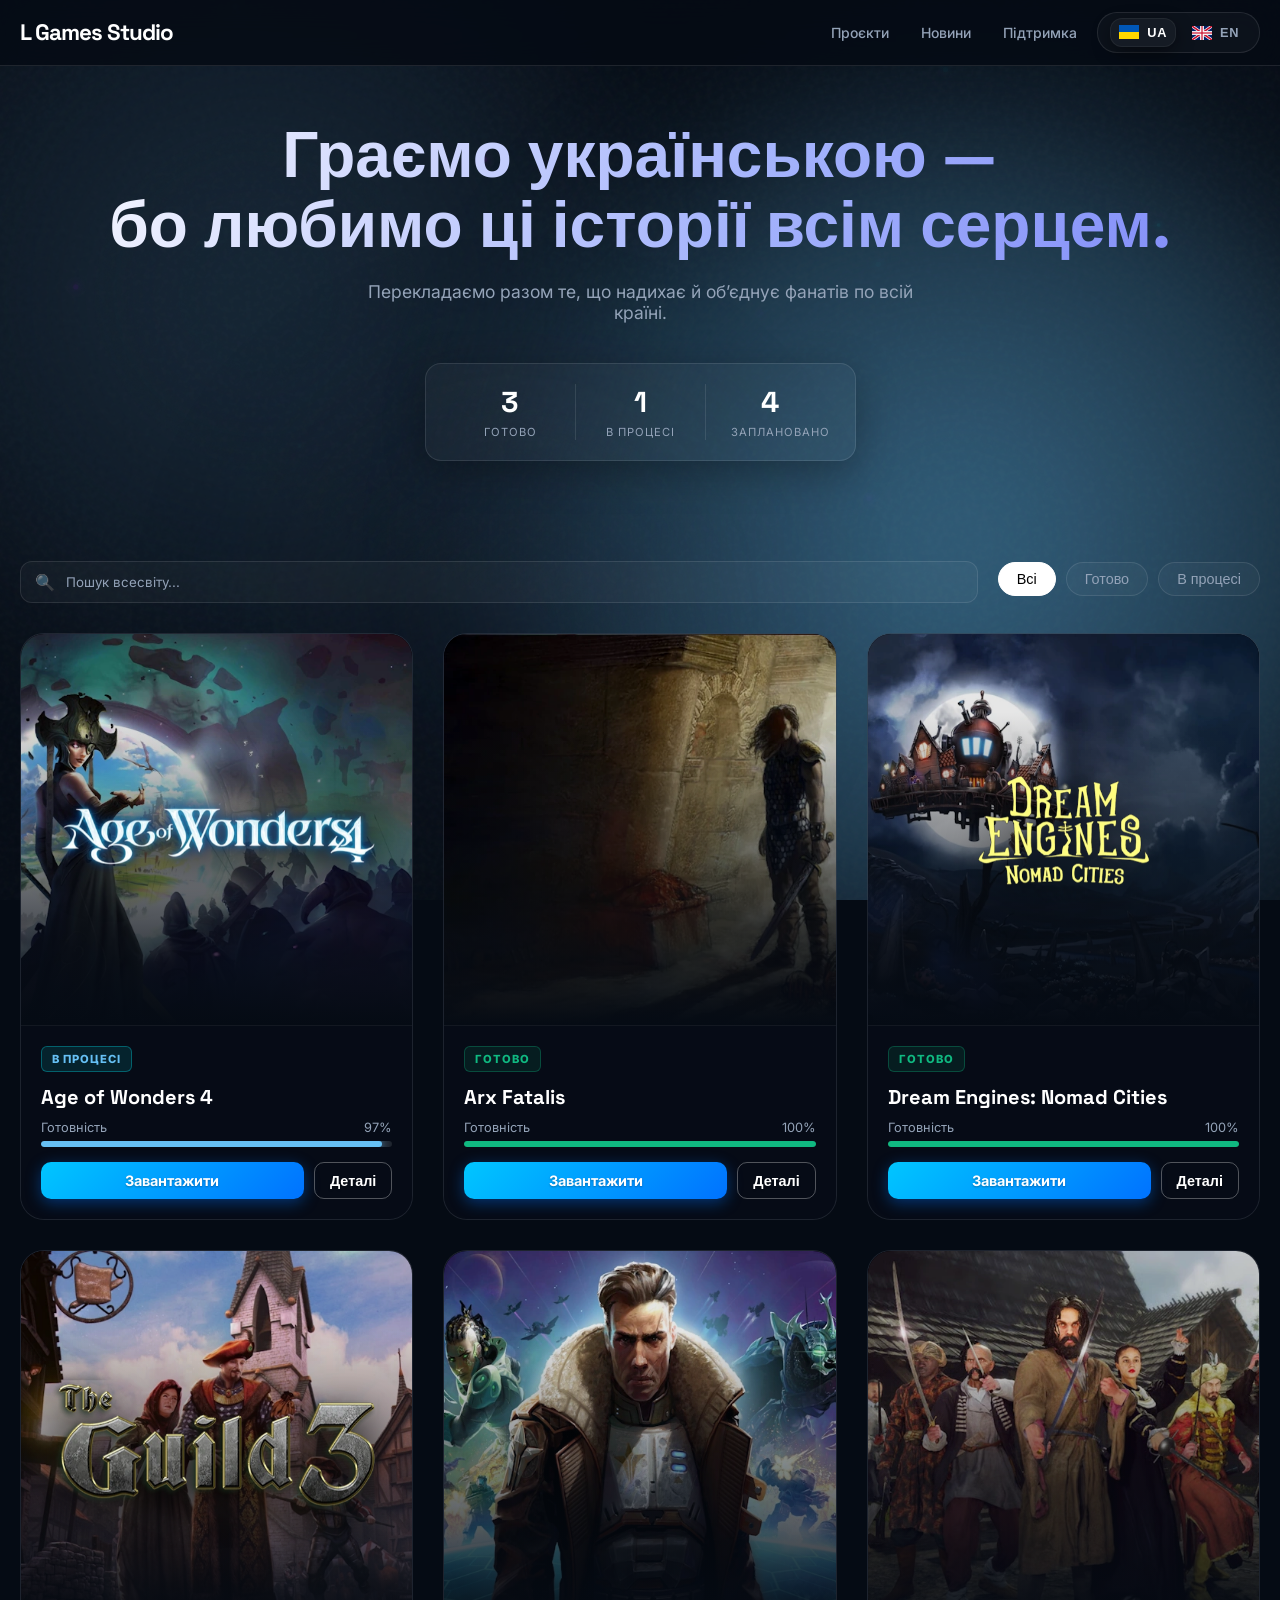
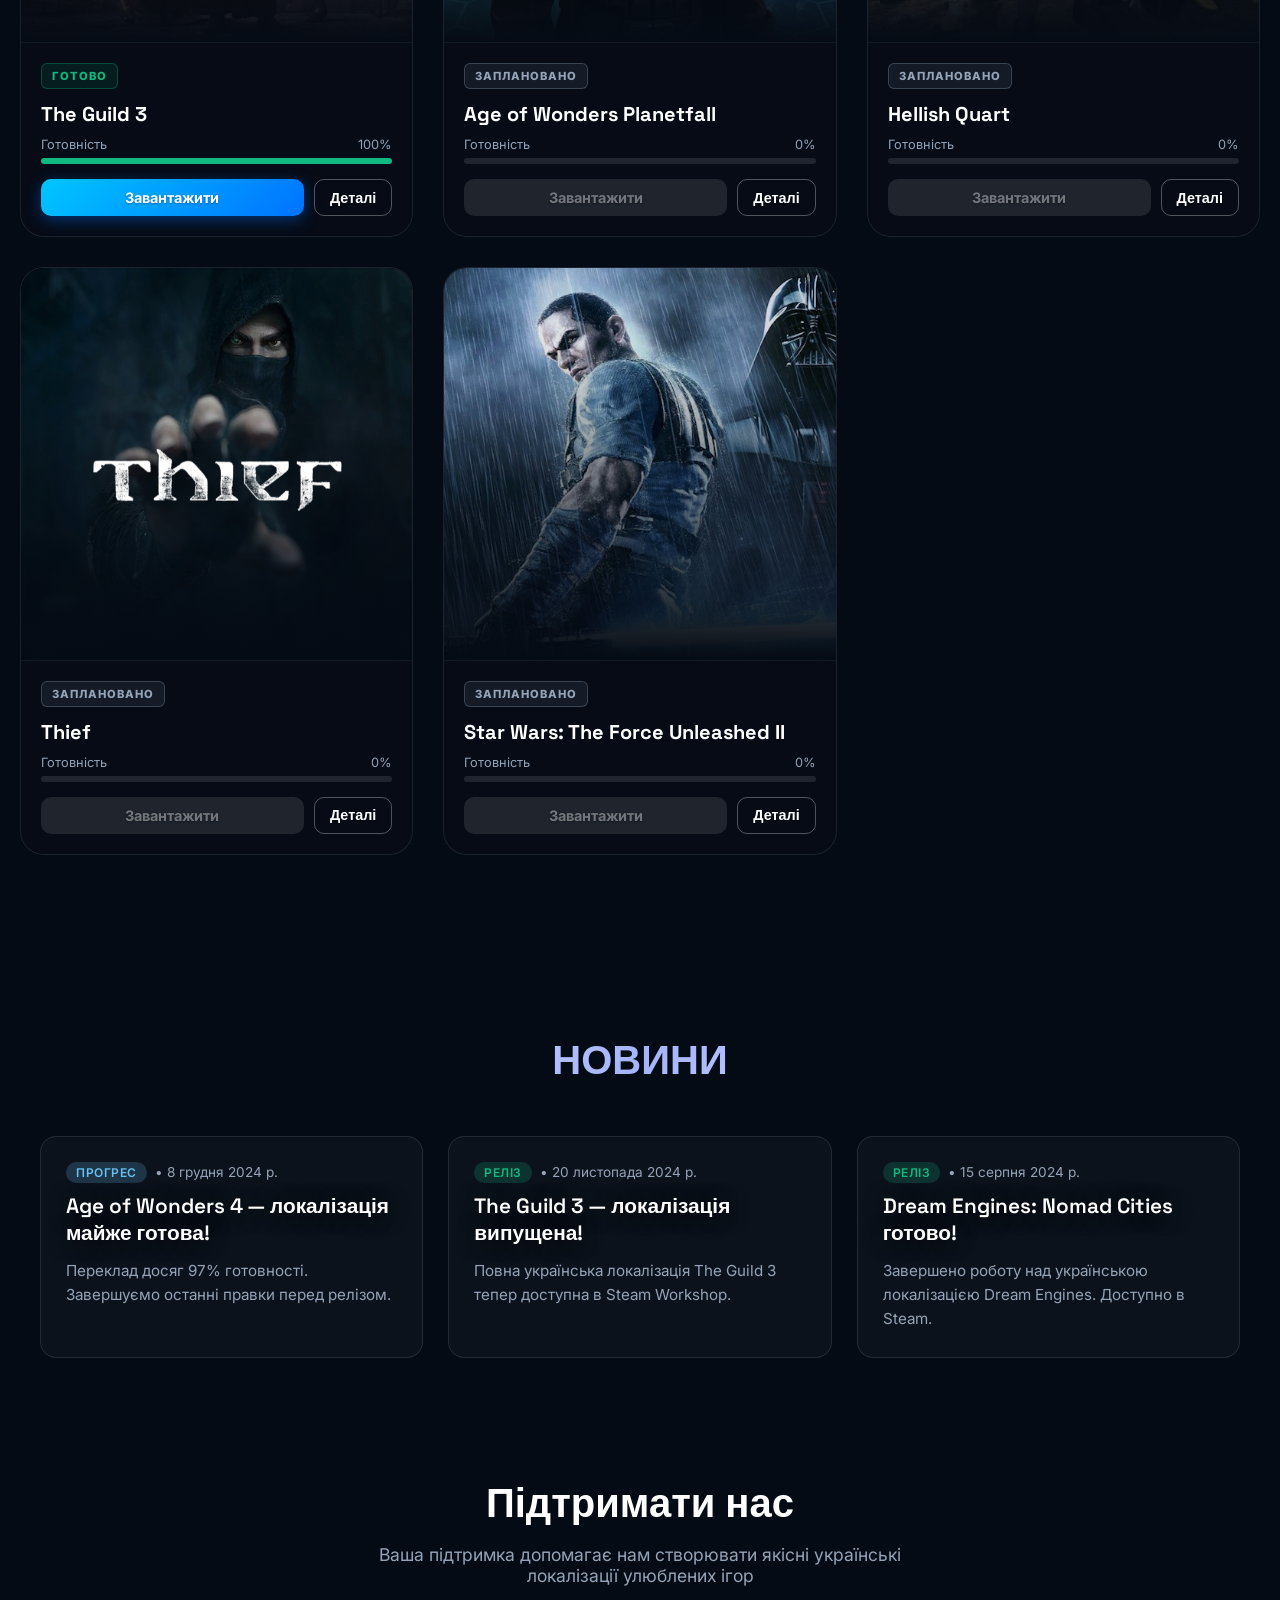
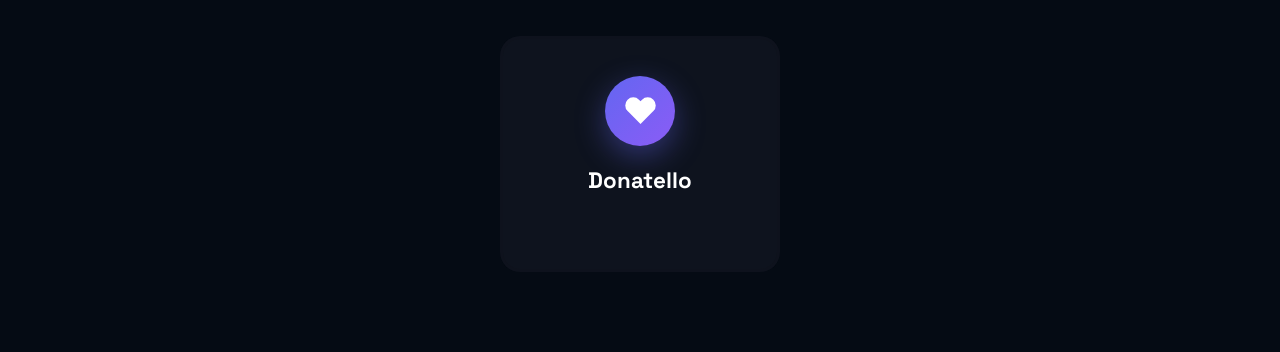
==== commit ae9a45bb: "Update index.html" ====
--- a/index.html
+++ b/index.html
@@ -7,7 +7,16 @@
     <!-- Primary Meta Tags -->
     <title>L Games Studo — українські локалізації ігор</title>
     <meta name="title" content="L Games Studo — українські локалізації ігор" />
-    <meta name="description" content="Українські локалізації відеоігор:" />
+    <meta name="description" content="Українські локалізації відеоігор: переклади, моди, новини прогресу та українська спільнота. Завантажуйте локалізації та стежте за оновленнями." />
+
+
+    
+
+    <!-- Open Graph / Facebook -->
+    <meta property="og:image" content="assets/preview.webp">
+    <meta property="og:title" content="L Games Studio — українські локалізації ігор">
+    <meta property="og:description" content="Локалізації, новини, проєкти та підтримка.">
+    <meta property="og:type" content="website">
 
     <!-- Cache control -->
     <meta http-equiv="Cache-Control" content="max-age=3600, must-revalidate">
--- a/style.css
+++ b/style.css
@@ -960,6 +960,24 @@
     overflow: hidden;
 }
 
+.news-item::before {
+    content: '';
+    position: absolute;
+    top: 0;
+    left: 0;
+    width: 100%;
+    height: 100%;
+    background: linear-gradient(135deg, rgba(102, 192, 244, 0.05) 0%, rgba(16, 185, 129, 0.05) 100%);
+    opacity: 0;
+    transition: opacity 0.3s ease;
+    pointer-events: none;
+    z-index: 0;
+}
+
+.news-item:hover::before {
+    opacity: 1;
+}
+
 .news-item:hover {
     transform: translateY(-5px);
     border-color: rgba(255, 255, 255, 0.3);
@@ -973,6 +991,8 @@
     display: flex;
     align-items: center;
     gap: 8px;
+    position: relative;
+    z-index: 1;
 }
 
 .news-category {
@@ -983,6 +1003,8 @@
     font-weight: 600;
     text-transform: uppercase;
     letter-spacing: 0.5px;
+    position: relative;
+    z-index: 1;
 }
 
 .news-category.progress {
@@ -1007,12 +1029,16 @@
     margin-bottom: 12px;
     line-height: 1.3;
     color: var(--text-main);
+    position: relative;
+    z-index: 1;
 }
 
 .news-summary {
     color: var(--text-muted);
     font-size: 0.95rem;
     line-height: 1.6;
+    position: relative;
+    z-index: 1;
 }
 
 @media (max-width: 768px) {
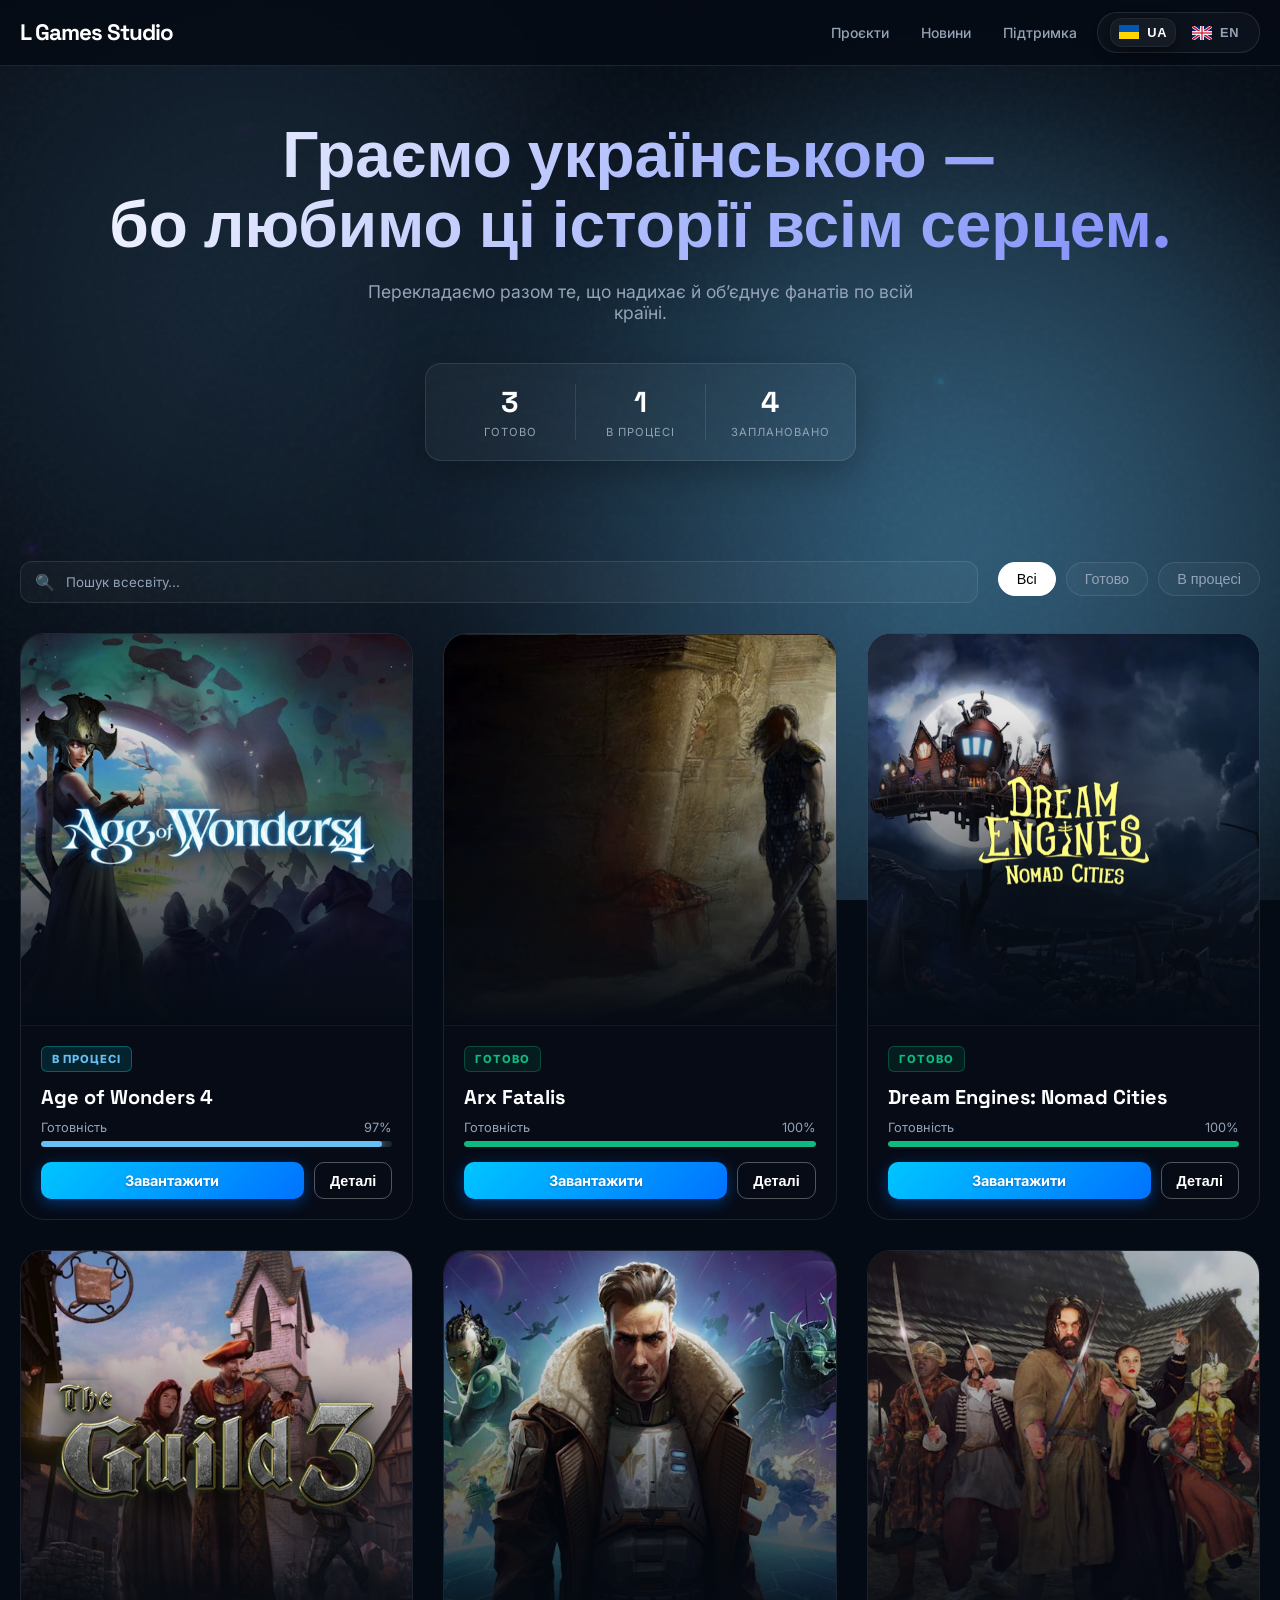
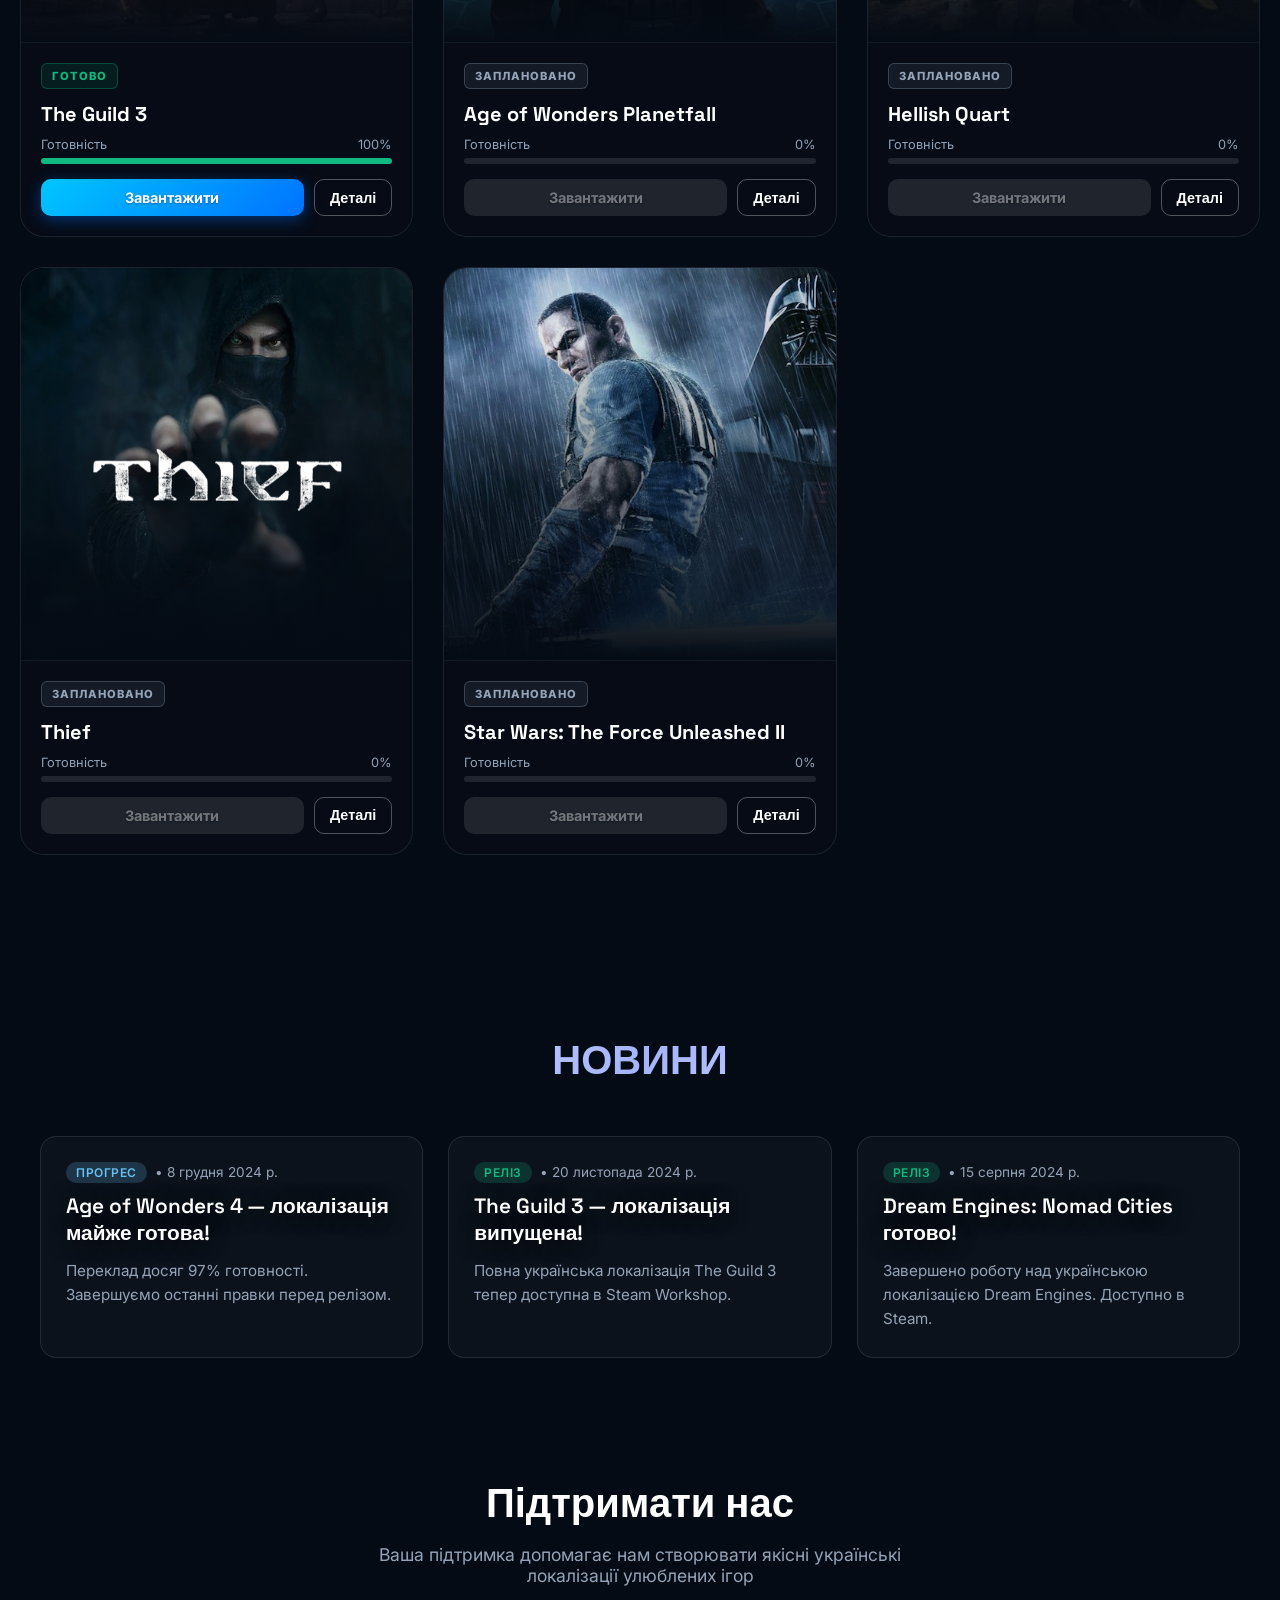
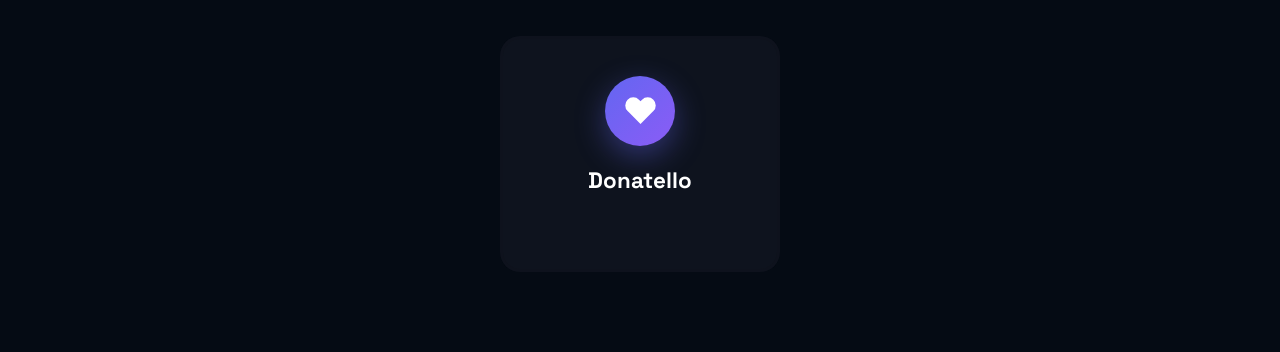
==== commit cb6c5e2e: "open_my_sites" ====
--- a/index.html
+++ b/index.html
@@ -249,6 +249,17 @@
         <img id="fullscreen-image" src="" alt="Fullscreen view">
     </div>
 
+    <!-- Sites Menu -->
+    <div id="sites-menu" class="sites-menu">
+        <div class="sites-menu-content">
+            <div class="sites-menu-header">
+                <h2 data-i18n="sites_menu_title">Оберіть сайт</h2>
+                <button class="sites-menu-close" onclick="closeSitesMenu()" data-i18n="sites_menu_close" aria-label="Закрити">Закрити</button>
+            </div>
+            <div id="sites-grid" class="sites-grid"></div>
+        </div>
+    </div>
+
     <script src="data.js?v=1.4.1"></script>
     <script src="news-data.js?v=1.4.1"></script>
     <script src="script.js?v=1.4.1"></script>
--- a/style.css
+++ b/style.css
@@ -1656,3 +1656,155 @@
         font-size: 0.8rem;
     }
 }
+
+/* === SITES MENU === */
+.sites-menu {
+    position: fixed;
+    inset: 0;
+    background: rgba(0, 0, 0, 0.95);
+    backdrop-filter: blur(15px);
+    z-index: 3000;
+    display: none;
+    justify-content: center;
+    align-items: center;
+    padding: 20px;
+    opacity: 0;
+    transition: opacity 0.3s ease;
+}
+
+.sites-menu.active {
+    display: flex;
+    opacity: 1;
+}
+
+.sites-menu-content {
+    background: var(--glass);
+    border: 1px solid var(--border);
+    border-radius: 24px;
+    padding: 40px;
+    max-width: 800px;
+    width: 100%;
+    max-height: 90vh;
+    overflow-y: auto;
+}
+
+.sites-menu-header {
+    display: flex;
+    justify-content: space-between;
+    align-items: center;
+    margin-bottom: 30px;
+    padding-bottom: 20px;
+    border-bottom: 1px solid var(--border);
+}
+
+.sites-menu-header h2 {
+    font-family: var(--font-head);
+    font-size: 2rem;
+    color: var(--text-main);
+    margin: 0;
+}
+
+.sites-menu-close {
+    background: rgba(255, 255, 255, 0.05);
+    border: 1px solid var(--border);
+    color: var(--text-main);
+    padding: 10px 20px;
+    border-radius: 12px;
+    cursor: pointer;
+    font-family: var(--font-body);
+    font-size: 0.95rem;
+    transition: all 0.3s ease;
+}
+
+.sites-menu-close:hover {
+    background: rgba(255, 255, 255, 0.1);
+    border-color: var(--neon-blue);
+    transform: translateY(-2px);
+}
+
+.sites-grid {
+    display: grid;
+    grid-template-columns: repeat(auto-fill, minmax(220px, 1fr));
+    gap: 20px;
+}
+
+.site-card {
+    background: var(--glass);
+    border: 1px solid var(--border);
+    border-radius: 16px;
+    padding: 30px 20px;
+    cursor: pointer;
+    transition: all 0.3s ease;
+    display: flex;
+    flex-direction: column;
+    align-items: center;
+    gap: 15px;
+    position: relative;
+    overflow: hidden;
+}
+
+.site-card::before {
+    content: '';
+    position: absolute;
+    top: 0;
+    left: 0;
+    width: 100%;
+    height: 100%;
+    background: linear-gradient(135deg, rgba(102, 192, 244, 0.1) 0%, rgba(16, 185, 129, 0.1) 100%);
+    opacity: 0;
+    transition: opacity 0.3s ease;
+    pointer-events: none;
+}
+
+.site-card:hover {
+    transform: translateY(-5px);
+    border-color: var(--neon-blue);
+    box-shadow: 0 10px 30px rgba(102, 192, 244, 0.3);
+}
+
+.site-card:hover::before {
+    opacity: 1;
+}
+
+.site-icon {
+    font-size: 3rem;
+    position: relative;
+    z-index: 1;
+}
+
+.site-name {
+    font-family: var(--font-head);
+    font-size: 1.1rem;
+    font-weight: 600;
+    color: var(--text-main);
+    text-align: center;
+    position: relative;
+    z-index: 1;
+}
+
+@media (max-width: 768px) {
+    .sites-menu-content {
+        padding: 30px 20px;
+    }
+
+    .sites-menu-header h2 {
+        font-size: 1.5rem;
+    }
+
+    .sites-grid {
+        grid-template-columns: repeat(auto-fill, minmax(150px, 1fr));
+        gap: 15px;
+    }
+
+    .site-card {
+        padding: 25px 15px;
+    }
+
+    .site-icon {
+        font-size: 2.5rem;
+    }
+
+    .site-name {
+        font-size: 1rem;
+    }
+}
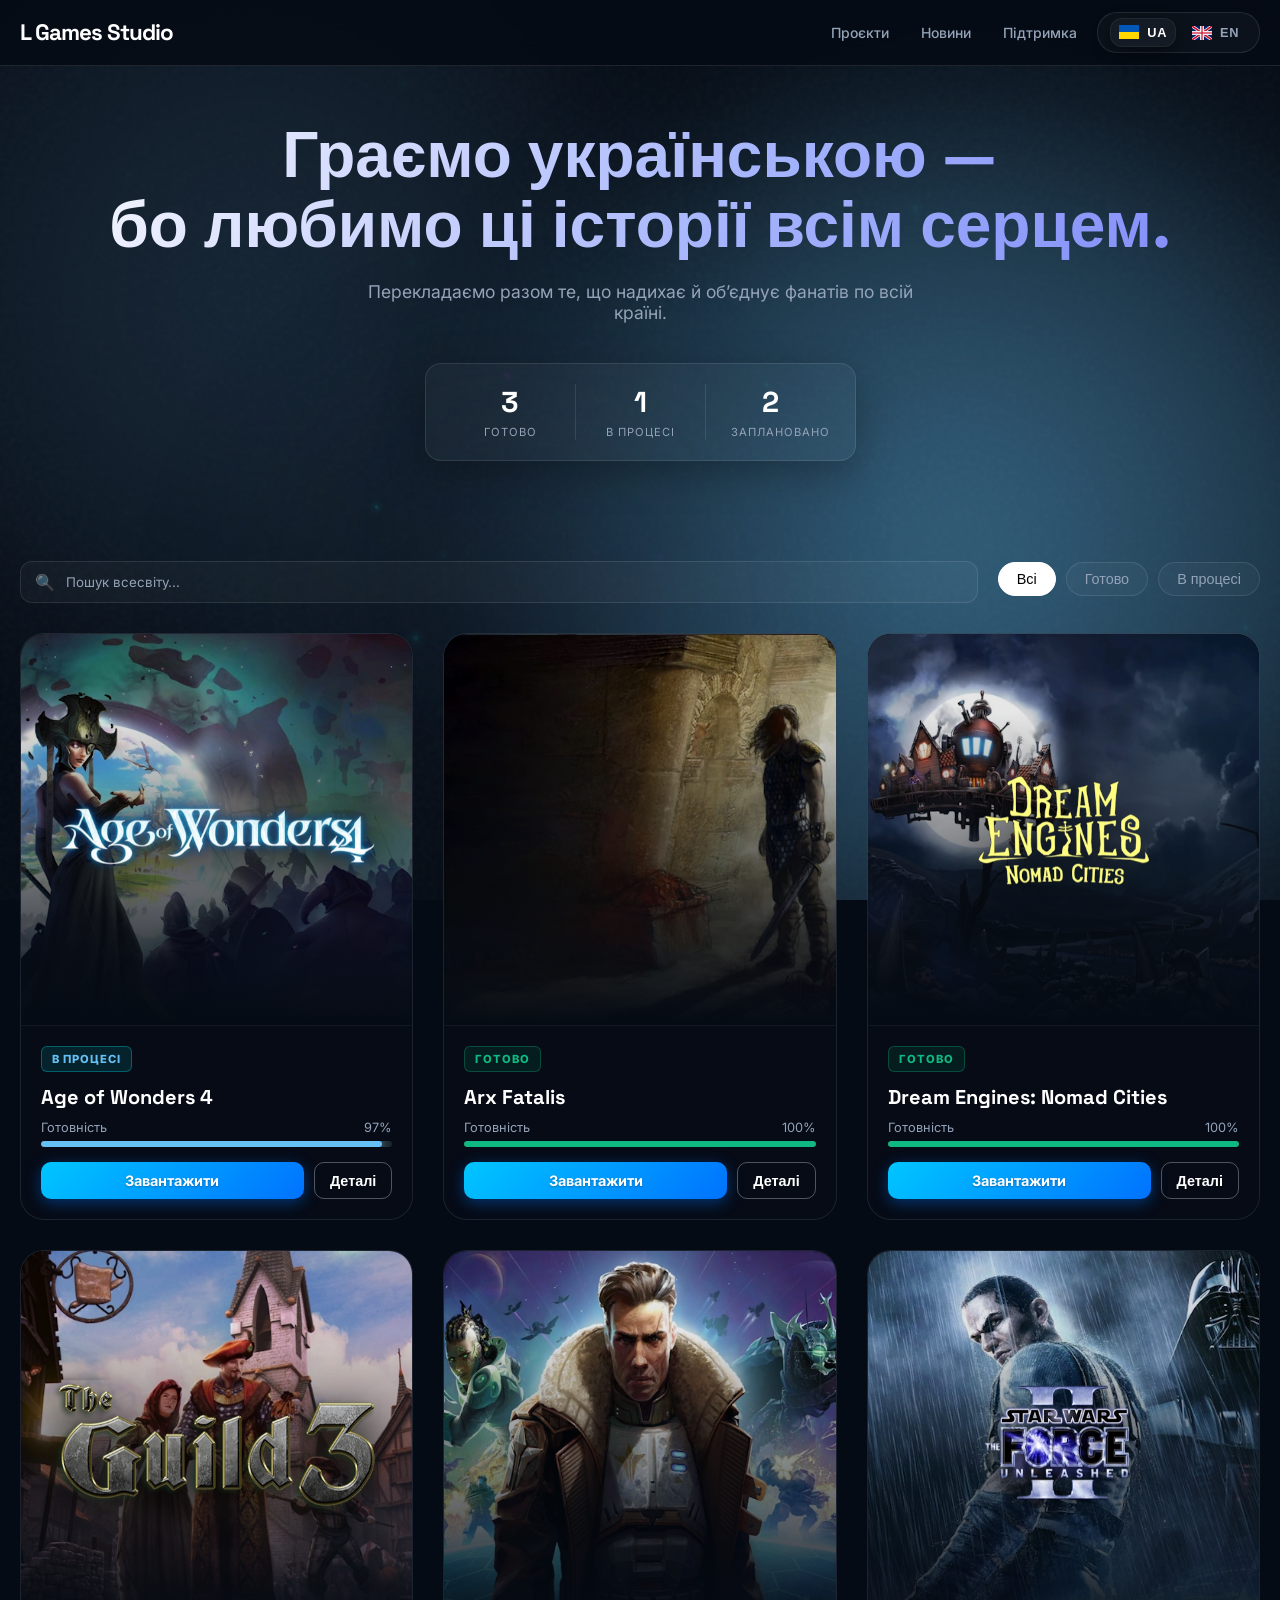
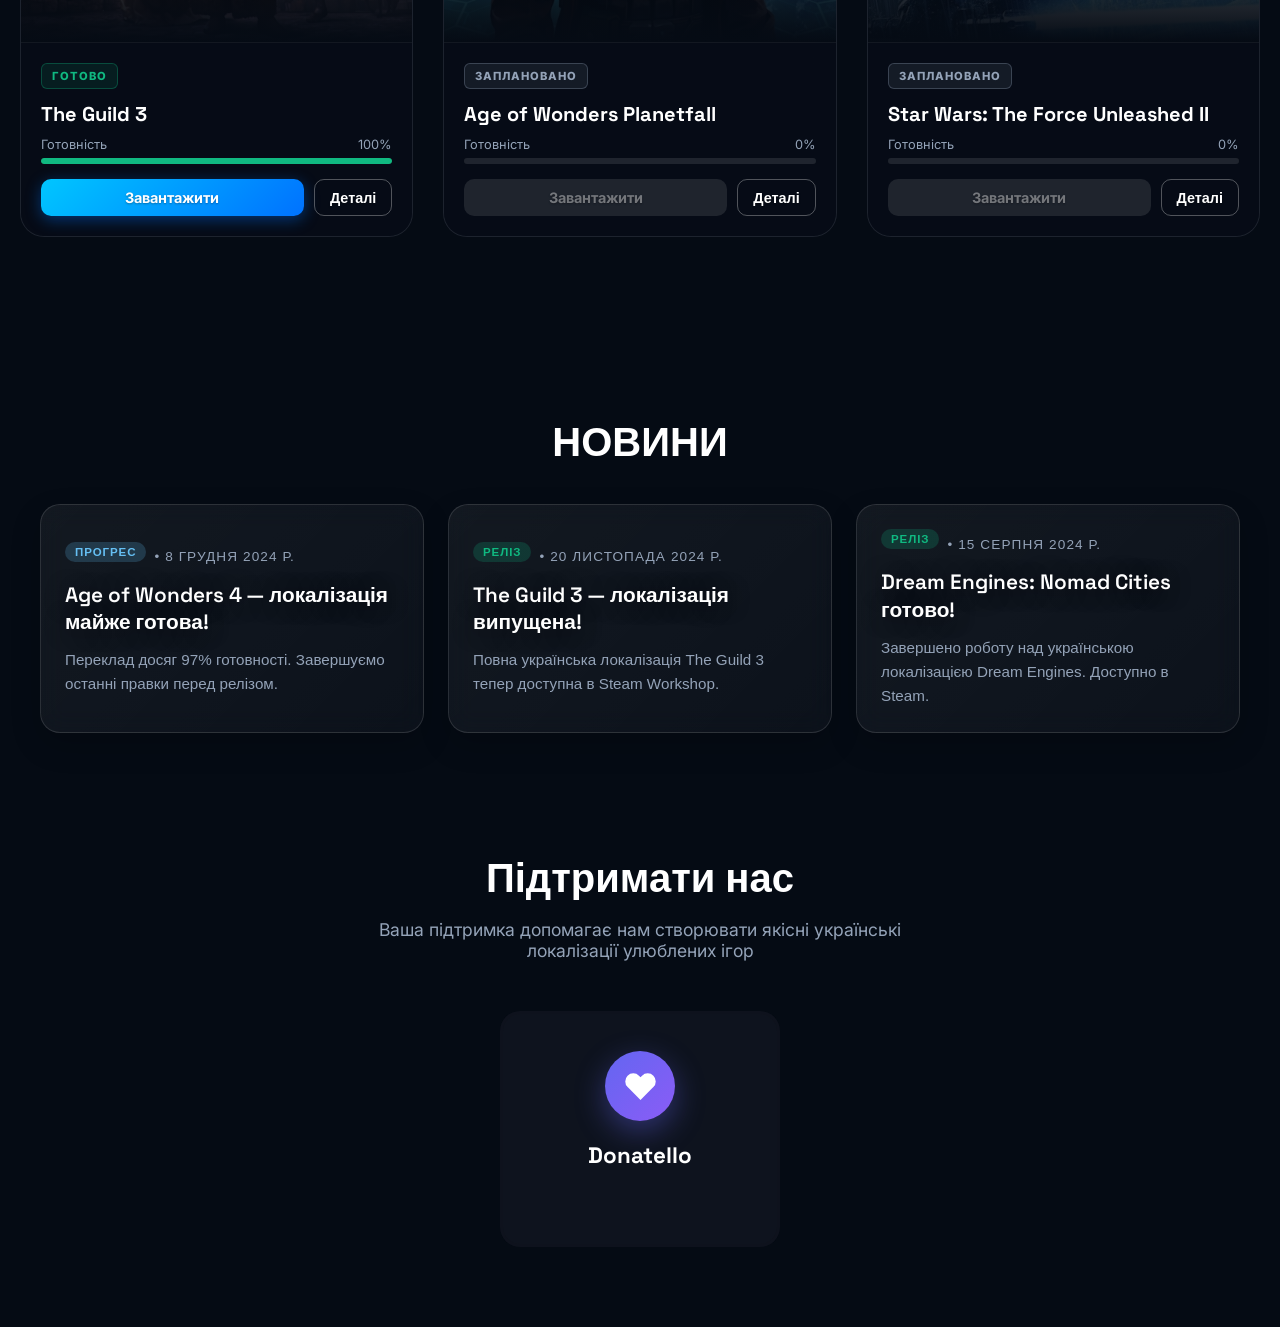
==== commit 17c88d5e: "UP" ====
--- a/index.html
+++ b/index.html
@@ -243,6 +243,17 @@
         </div>
     </div>
 
+    <div id="news-modal" class="news-modal-backdrop" aria-hidden="true">
+        <div class="news-modal-content">
+            <button class="news-modal-close" aria-label="Закрити">✕</button>
+            <div class="news-modal-body">
+                <div id="news-modal-date" class="news-modal-date"></div>
+                <h3 id="news-modal-title" class="news-modal-title"></h3>
+                <p id="news-modal-text" class="news-modal-text"></p>
+            </div>
+        </div>
+    </div>
+
     <!-- Fullscreen Image Viewer -->
     <div id="fullscreen-viewer" class="fullscreen-viewer">
         <button class="fullscreen-close" aria-label="Закрити">✕</button>
--- a/style.css
+++ b/style.css
@@ -930,44 +930,40 @@
 
 .news-header {
     text-align: center;
-    margin-bottom: 50px;
+    margin-bottom: 36px;
 }
 
 .news-header h2 {
     font-family: var(--font-head);
     font-size: 2.5rem;
-    margin-bottom: 15px;
-    background: linear-gradient(120deg, #fff 0%, #a5b4fc 50%, #fff 100%);
-    -webkit-background-clip: text;
-    -webkit-text-fill-color: transparent;
-    background-clip: text;
+    margin-bottom: 12px;
+    color: white;
 }
 
 .news-grid {
     display: grid;
     grid-template-columns: repeat(auto-fill, minmax(320px, 1fr));
-    gap: 25px;
+    gap: 24px;
     margin-bottom: 40px;
 }
 
 .news-item {
-    background: var(--glass);
-    border: 1px solid var(--border);
-    border-radius: 16px;
-    padding: 25px;
+    background: linear-gradient(135deg, rgba(255,255,255,0.06), rgba(255,255,255,0.03));
+    border: 1px solid rgba(255,255,255,0.12);
+    border-radius: 20px;
+    padding: 24px;
     transition: all 0.3s ease;
     position: relative;
     overflow: hidden;
+    backdrop-filter: blur(12px);
+    box-shadow: 0 12px 30px rgba(0, 0, 0, 0.18);
 }
 
 .news-item::before {
     content: '';
     position: absolute;
-    top: 0;
-    left: 0;
-    width: 100%;
-    height: 100%;
-    background: linear-gradient(135deg, rgba(102, 192, 244, 0.05) 0%, rgba(16, 185, 129, 0.05) 100%);
+    inset: 0;
+    background: linear-gradient(135deg, rgba(102, 192, 244, 0.12) 0%, rgba(16, 185, 129, 0.08) 100%);
     opacity: 0;
     transition: opacity 0.3s ease;
     pointer-events: none;
@@ -979,9 +975,81 @@
 }
 
 .news-item:hover {
-    transform: translateY(-5px);
-    border-color: rgba(255, 255, 255, 0.3);
-    box-shadow: 0 10px 30px rgba(0, 0, 0, 0.3);
+    transform: translateY(-6px);
+    border-color: rgba(102, 192, 244, 0.4);
+    box-shadow: 0 16px 36px rgba(0, 0, 0, 0.3);
+}
+
+.news-item {
+    text-align: left;
+    cursor: pointer;
+    width: 100%;
+    color: inherit;
+}
+
+.news-modal-backdrop {
+    position: fixed;
+    inset: 0;
+    background: rgba(2, 6, 23, 0.75);
+    backdrop-filter: blur(10px);
+    display: none;
+    align-items: center;
+    justify-content: center;
+    padding: 20px;
+    z-index: 200;
+}
+
+.news-modal-backdrop.active {
+    display: flex;
+}
+
+.news-modal-content {
+    width: min(760px, 100%);
+    max-height: 90vh;
+    overflow-y: auto;
+    background: rgba(7, 12, 24, 0.95);
+    border: 1px solid rgba(255,255,255,0.14);
+    border-radius: 24px;
+    box-shadow: 0 20px 60px rgba(0,0,0,0.45);
+    position: relative;
+    padding: 28px;
+}
+
+.news-modal-close {
+    position: absolute;
+    top: 14px;
+    right: 14px;
+    border: 0;
+    background: rgba(255,255,255,0.08);
+    color: white;
+    width: 38px;
+    height: 38px;
+    border-radius: 50%;
+    cursor: pointer;
+}
+
+.news-modal-date {
+    display: flex;
+    align-items: center;
+    gap: 8px;
+    margin-bottom: 12px;
+    color: var(--text-muted);
+    font-size: 0.9rem;
+    text-transform: uppercase;
+    letter-spacing: 0.08em;
+}
+
+.news-modal-title {
+    font-family: var(--font-head);
+    font-size: 1.7rem;
+    margin-bottom: 14px;
+    color: white;
+}
+
+.news-modal-text {
+    color: #e2e8f0;
+    line-height: 1.8;
+    white-space: pre-line;
 }
 
 .news-date {
@@ -993,18 +1061,21 @@
     gap: 8px;
     position: relative;
     z-index: 1;
+    text-transform: uppercase;
+    letter-spacing: 0.08em;
 }
 
 .news-category {
     display: inline-block;
-    padding: 3px 10px;
-    border-radius: 12px;
-    font-size: 0.75rem;
-    font-weight: 600;
+    padding: 4px 10px;
+    border-radius: 999px;
+    font-size: 0.72rem;
+    font-weight: 700;
     text-transform: uppercase;
-    letter-spacing: 0.5px;
+    letter-spacing: 0.08em;
     position: relative;
     z-index: 1;
+    margin-bottom: 10px;
 }
 
 .news-category.progress {
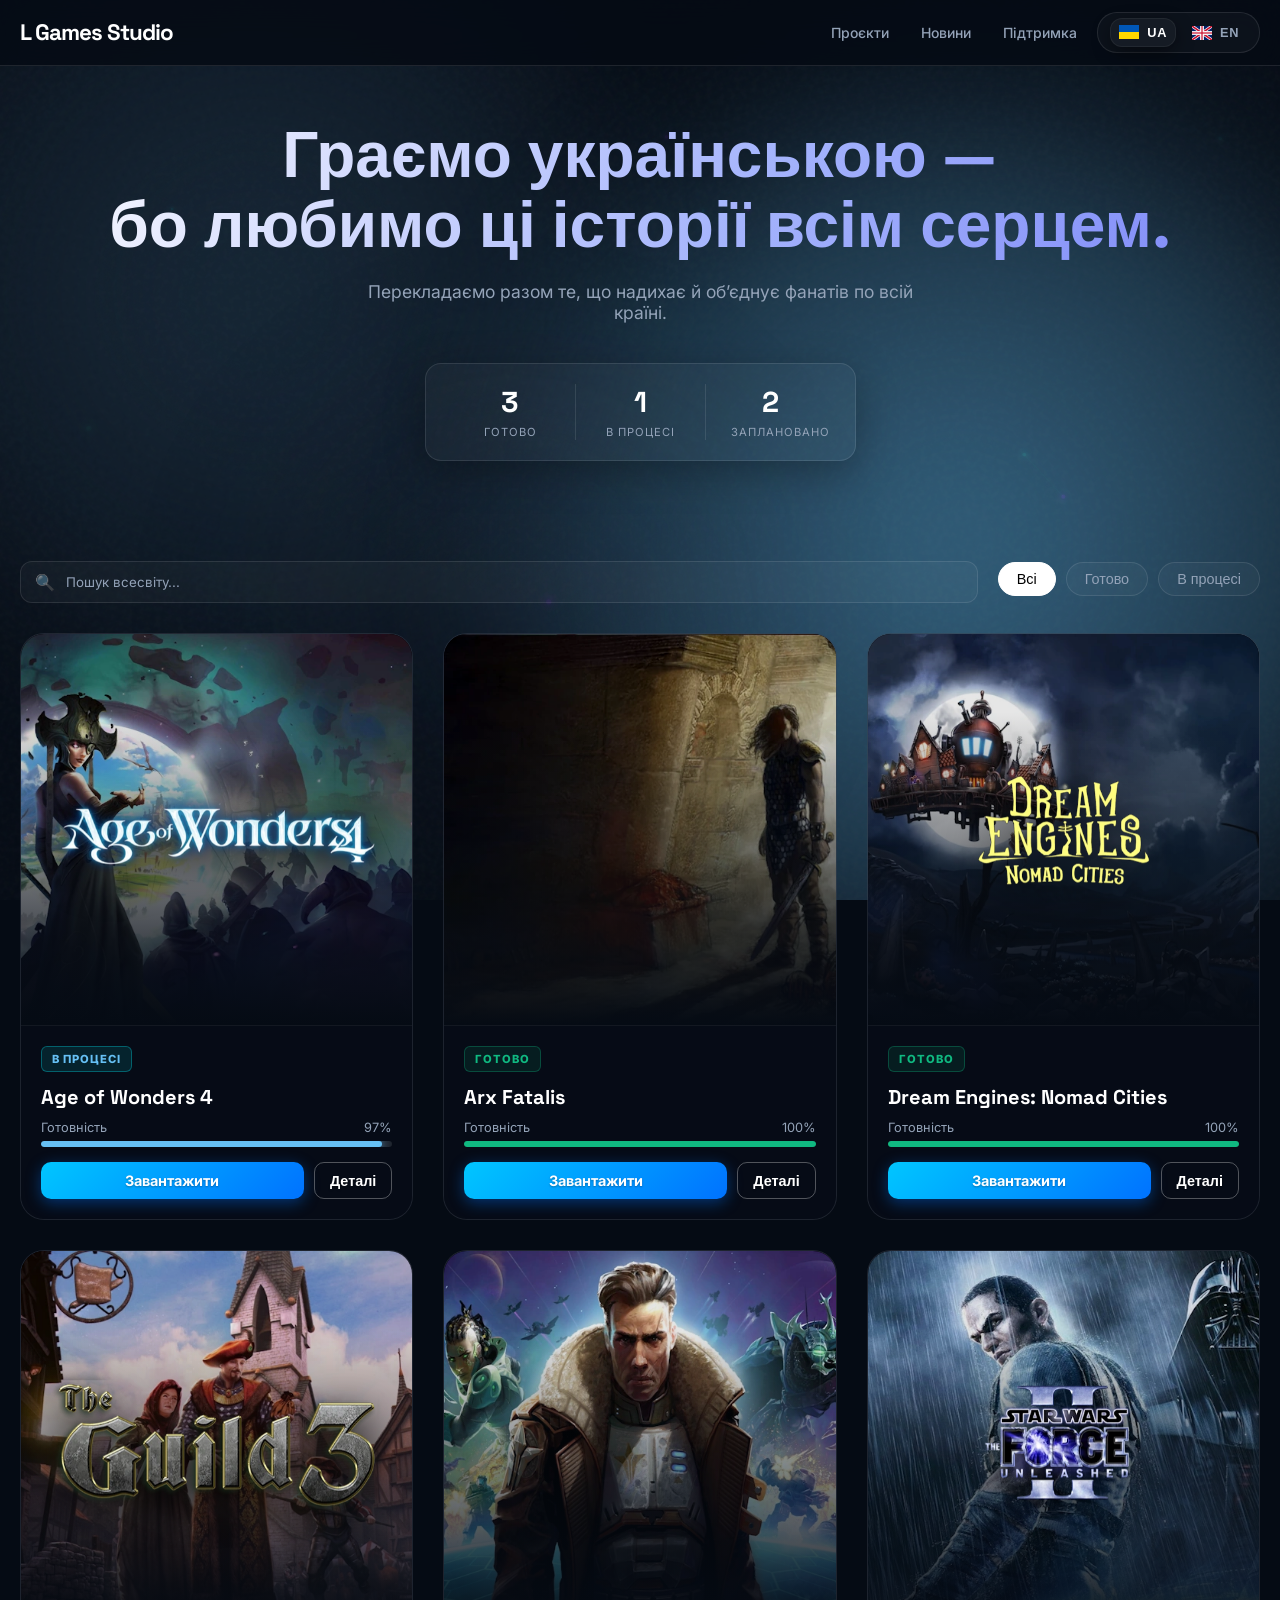
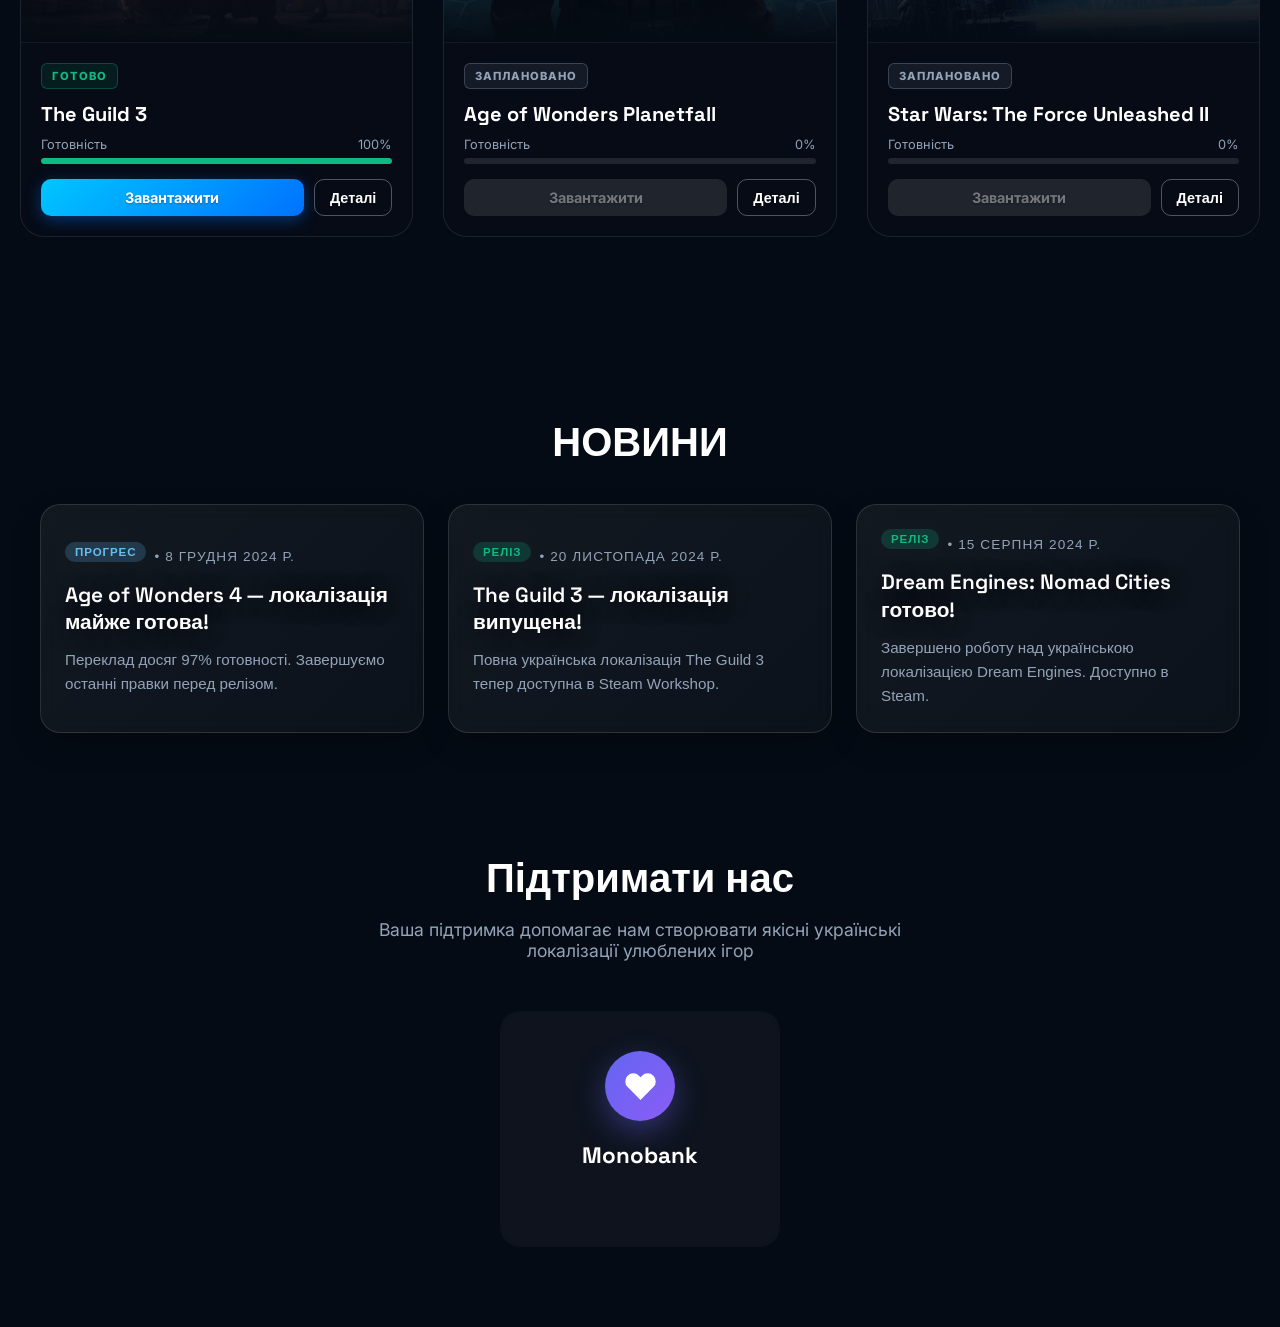
==== commit ab9aea1d: "Update index.html" ====
--- a/index.html
+++ b/index.html
@@ -185,7 +185,7 @@
                 </div>
 
                 <div class="support-card-wrapper">
-                    <a href="https://donatello.to/LGamesStudio" target="_blank" class="support-donate-card">
+                    <a href="https://send.monobank.ua/jar/2jcizRNGLp" target="_blank" class="support-donate-card">
                         <div class="donate-bg"></div>
                         <div class="donate-gradient"></div>
                         <div class="donate-content">
@@ -194,7 +194,7 @@
                                     <path d="M20.84 4.61a5.5 5.5 0 0 0-7.78 0L12 5.67l-1.06-1.06a5.5 5.5 0 0 0-7.78 7.78l1.06 1.06L12 21.23l7.78-7.78 1.06-1.06a5.5 5.5 0 0 0 0-7.78z"/>
                                 </svg>
                             </div>
-                            <h3>Donatello</h3>
+                            <h3>Monobank</h3>
                             <div class="donate-link">
                                 <span>Підтримати</span>
                                 <svg width="16" height="16" viewBox="0 0 24 24" fill="none" stroke="currentColor" stroke-width="2">
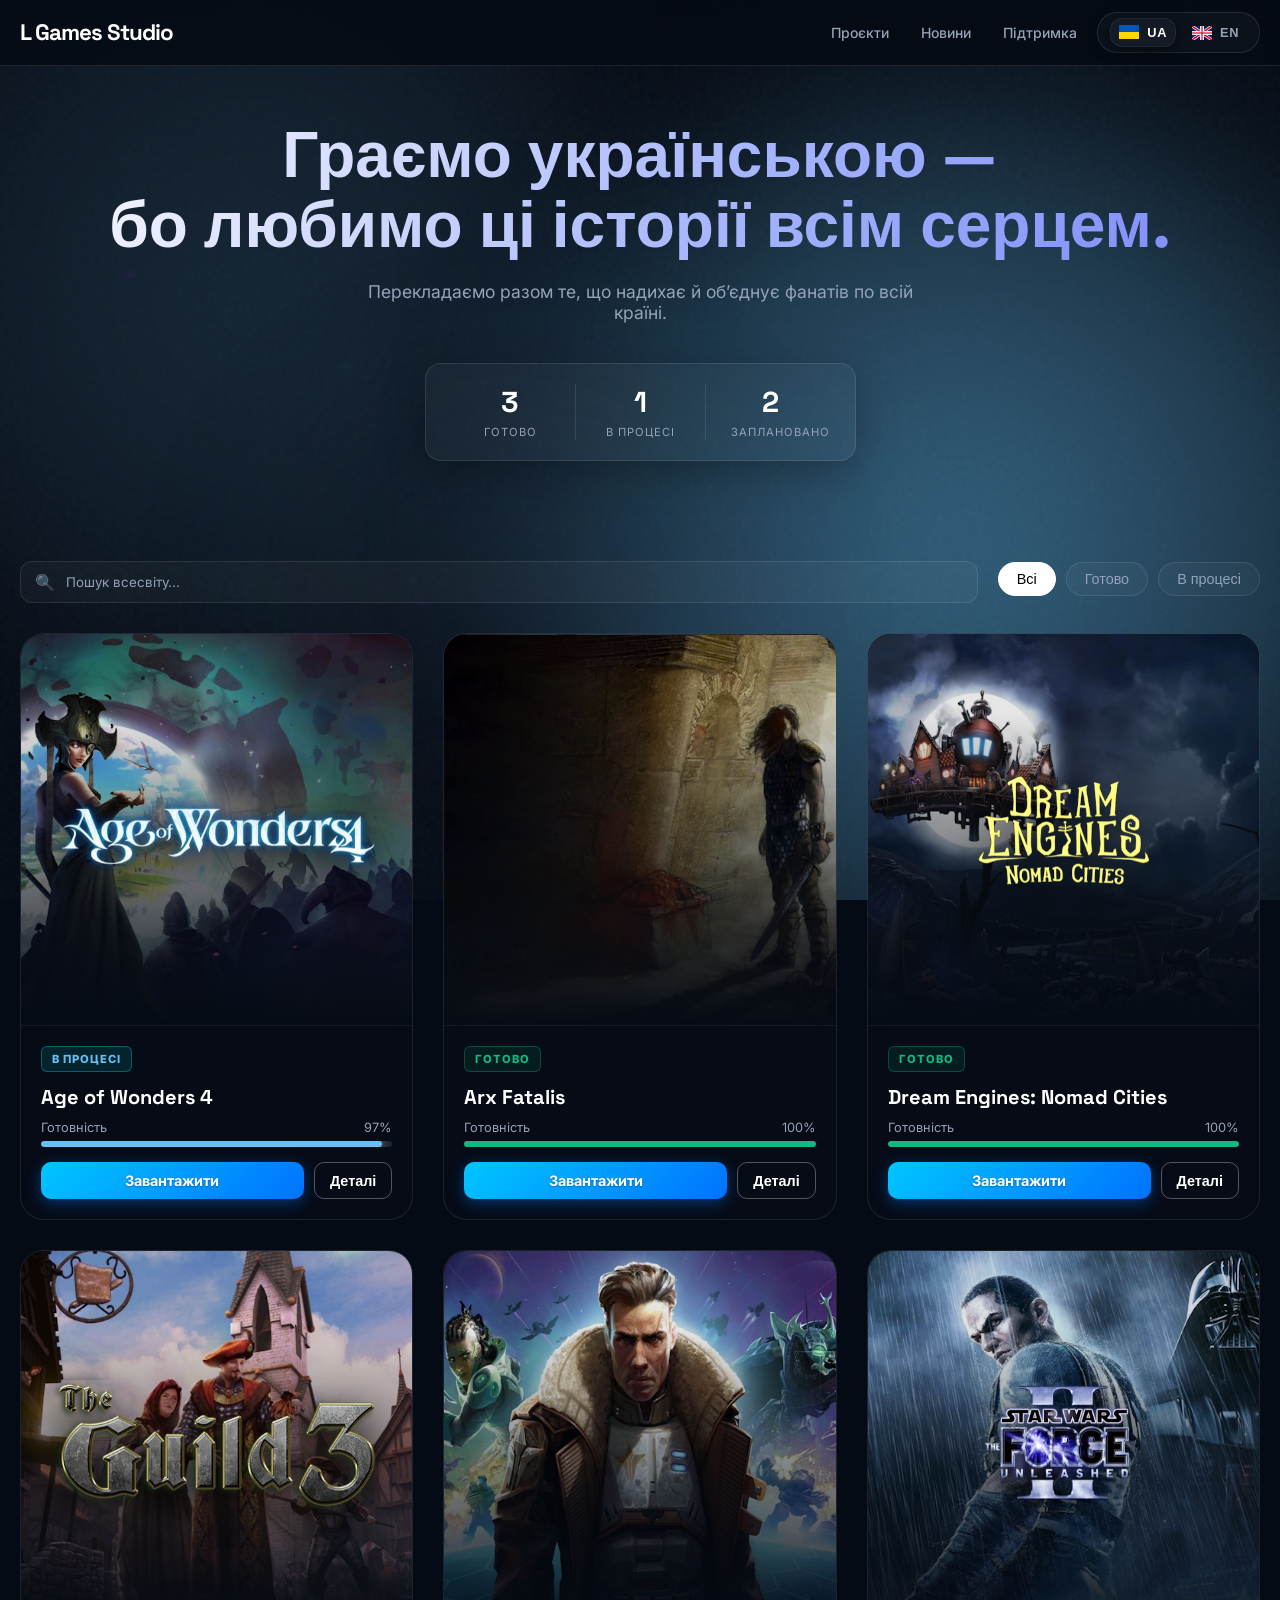
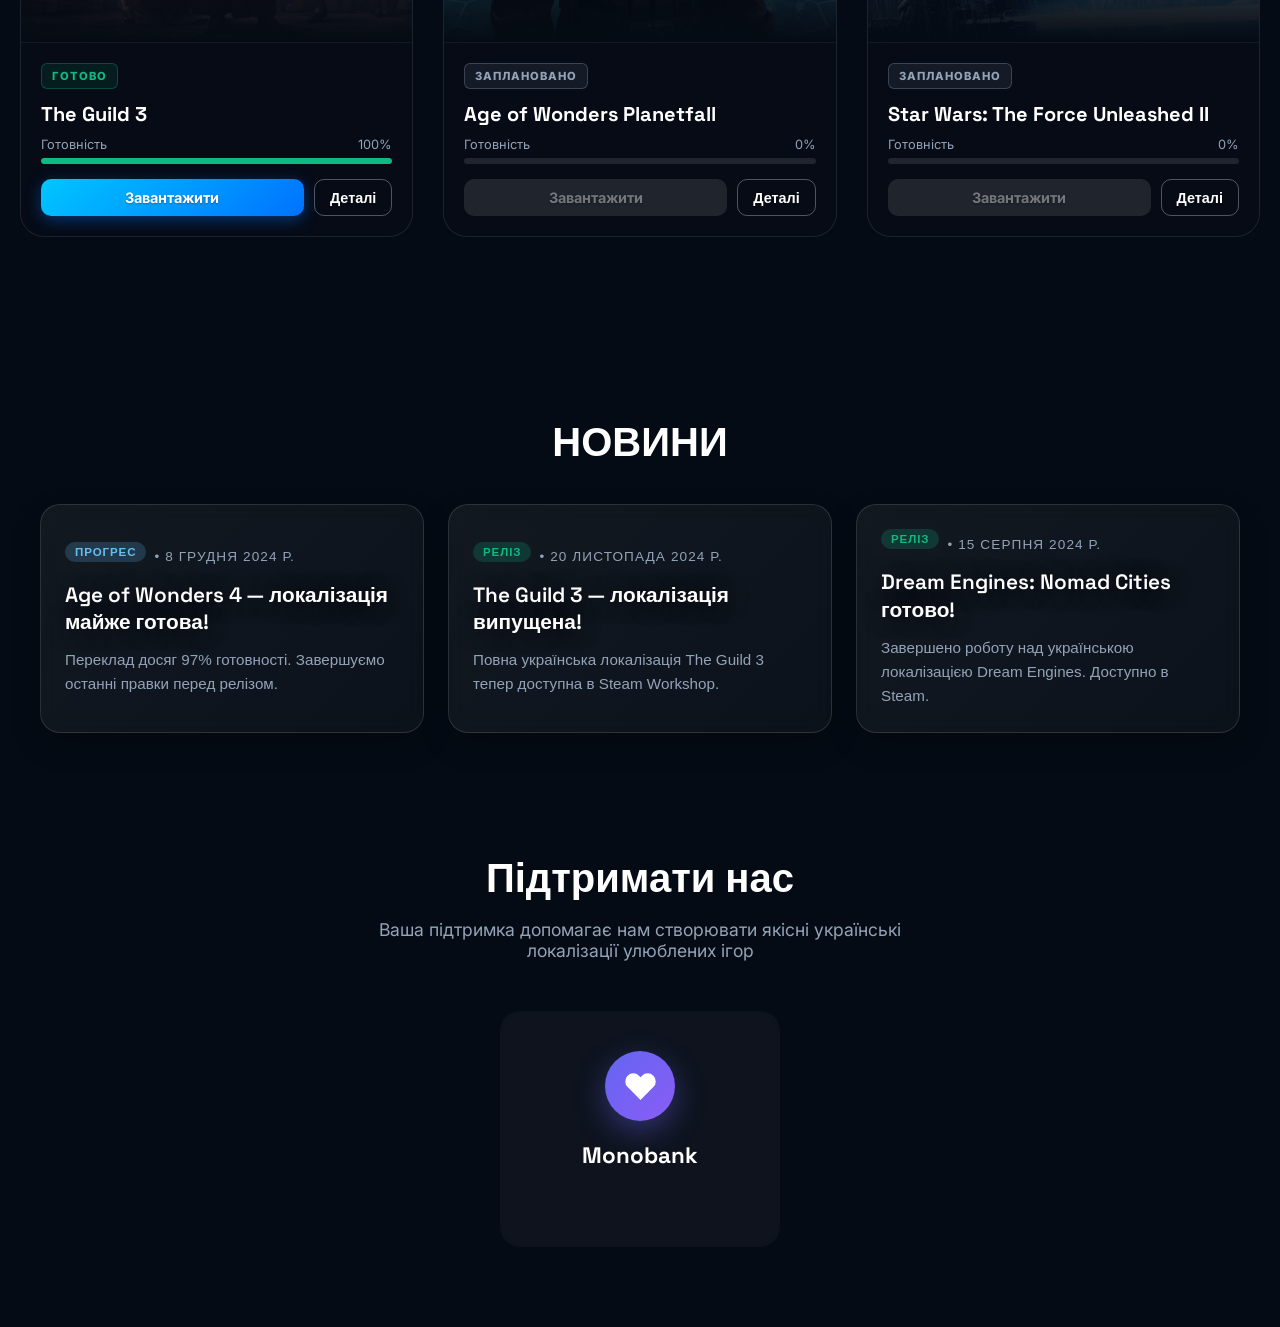
==== commit a86f15d9: "Add Google site verification meta tag" ====
--- a/index.html
+++ b/index.html
@@ -3,7 +3,7 @@
 <head>
     <meta charset="UTF-8">
     <meta name="viewport" content="width=device-width, initial-scale=1.0, maximum-scale=1.0, user-scalable=no">
-
+    <meta name="google-site-verification" content="muj8dMqwaYy52YI7JEirFZ7WiNEYUyp2W9IOrAvATQE" />
     <!-- Primary Meta Tags -->
     <title>L Games Studo — українські локалізації ігор</title>
     <meta name="title" content="L Games Studo — українські локалізації ігор" />
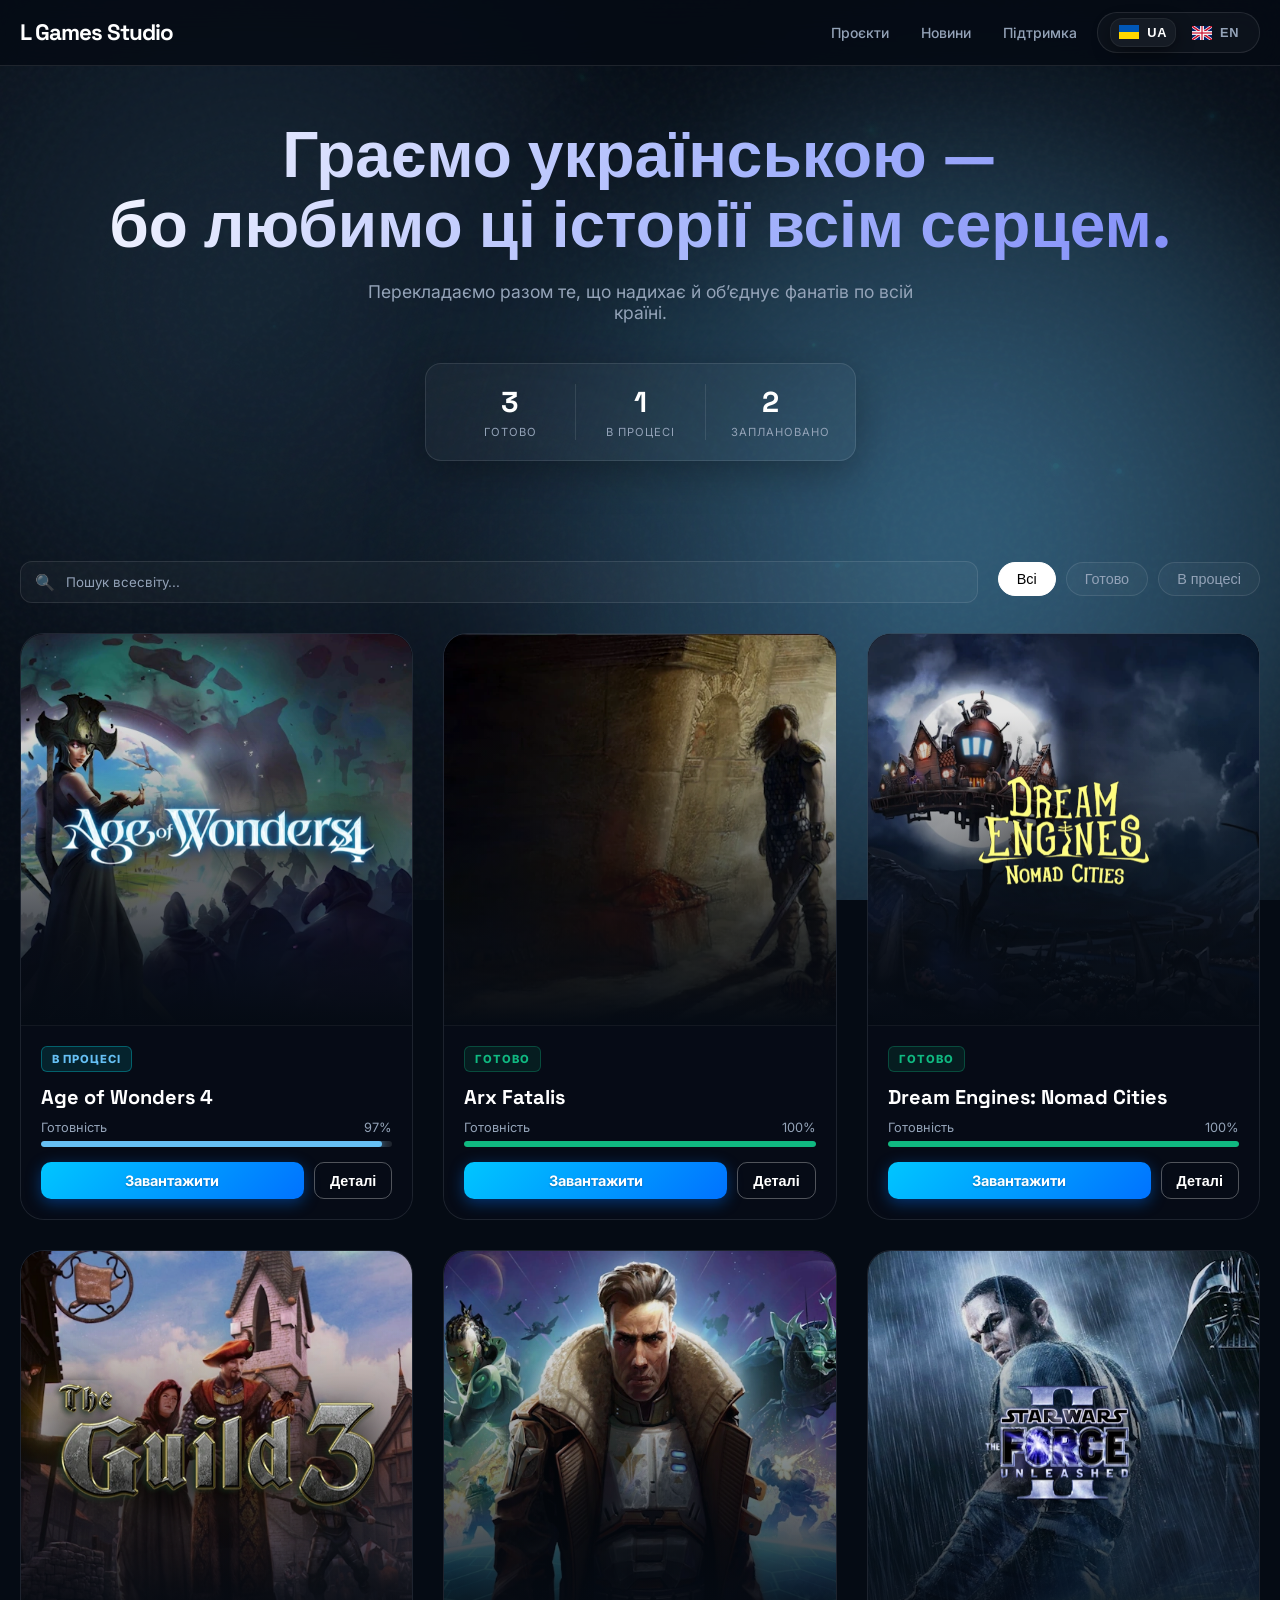
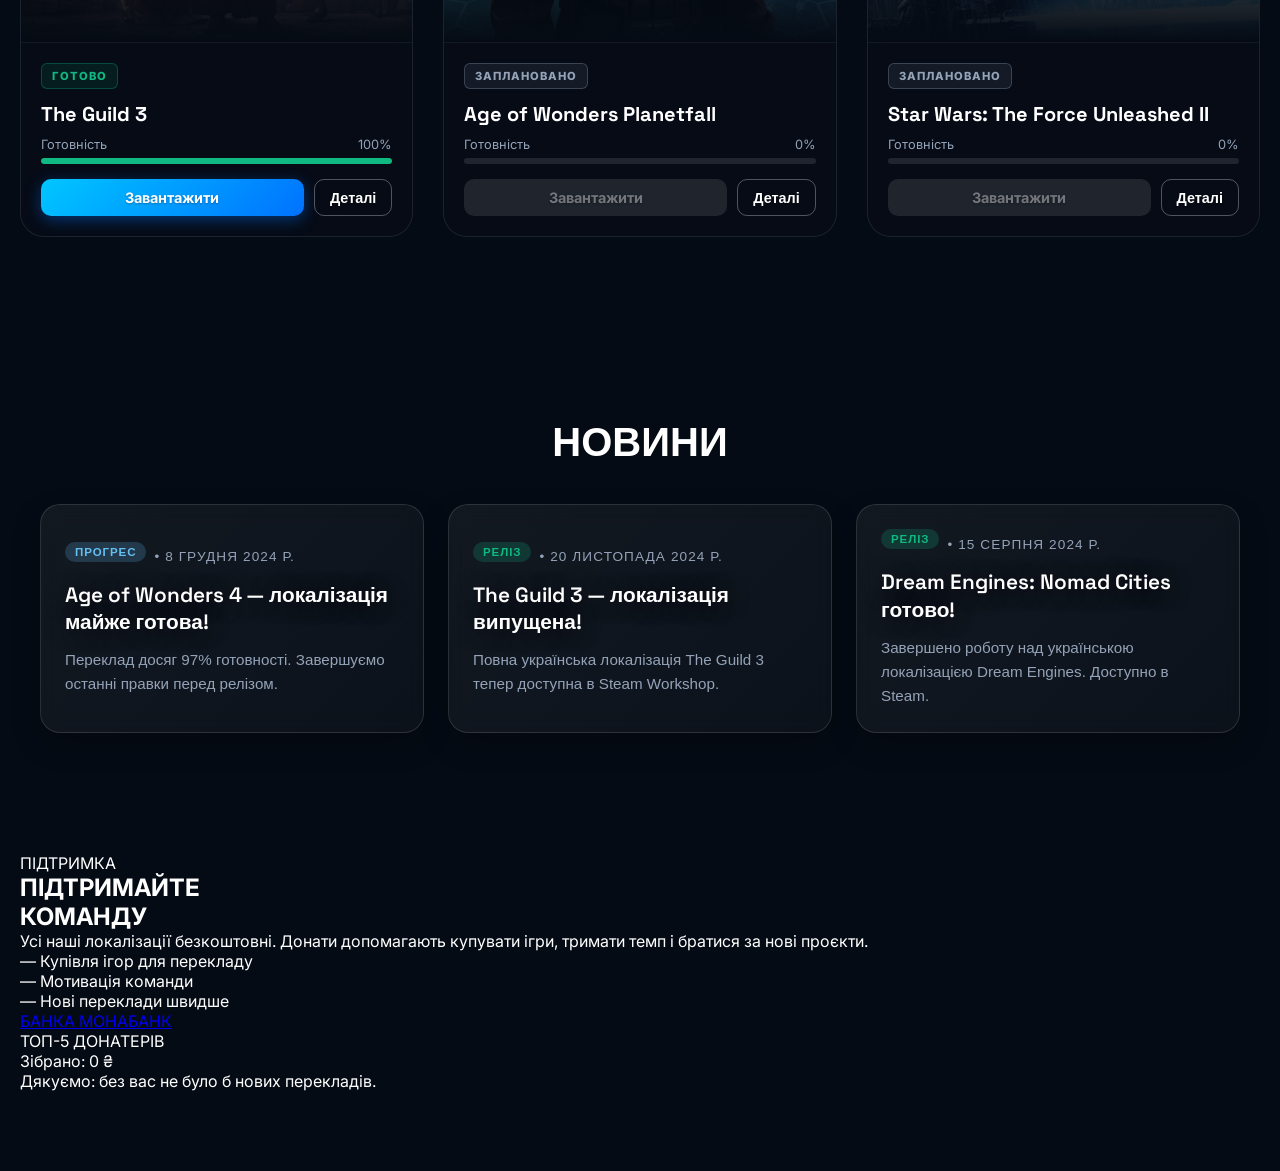
==== commit 5674ee3e: "Update index.html" ====
--- a/index.html
+++ b/index.html
@@ -178,38 +178,29 @@
         </section>
 -->
         <section id="support" class="support-section">
-            <div class="container">
-                <div class="support-header">
-                    <h2 data-i18n="support_title">Фінансова підтримка</h2>
-                    <p data-i18n="support_text" class="support-lead">Підтримайте нас донатом, і ми зможемо швидше випускати нові українські локалізації</p>
-                </div>
-
-                <div class="support-card-wrapper">
-                    <a href="https://send.monobank.ua/jar/2jcizRNGLp" target="_blank" class="support-donate-card">
-                        <div class="donate-bg"></div>
-                        <div class="donate-gradient"></div>
-                        <div class="donate-content">
-                            <div class="donate-icon">
-                                <svg viewBox="0 0 24 24" fill="currentColor">
-                                    <path d="M20.84 4.61a5.5 5.5 0 0 0-7.78 0L12 5.67l-1.06-1.06a5.5 5.5 0 0 0-7.78 7.78l1.06 1.06L12 21.23l7.78-7.78 1.06-1.06a5.5 5.5 0 0 0 0-7.78z"/>
-                                </svg>
-                            </div>
-                            <h3>Monobank</h3>
-                            <div class="donate-link">
-                                <span>Підтримати</span>
-                                <svg width="16" height="16" viewBox="0 0 24 24" fill="none" stroke="currentColor" stroke-width="2">
-                                    <path d="M17 8l4 4m0 0l-4 4m4-4H3"/>
-                                </svg>
-                            </div>
-                        </div>
-                        <div class="donate-particles">
-                            <div class="particle"></div>
-                            <div class="particle"></div>
-                            <div class="particle"></div>
-                        </div>
-                    </a>
-
-                   
+            <div class="support-layout">
+                <div class="support-copy">
+                    <div class="section-kicker">ПІДТРИМКА</div>
+                    <h2>ПІДТРИМАЙТЕ<br>КОМАНДУ</h2>
+                    <p>Усі наші локалізації безкоштовні. Донати допомагають купувати ігри, тримати темп і братися за нові проєкти.</p>
+
+                    <ul class="support-points">
+                        <li>— Купівля ігор для перекладу</li>
+                        <li>— Мотивація команди</li>
+                        <li>— Нові переклади швидше</li>
+                    </ul>
+
+                    <div class="support-actions">
+                        <a href="https://send.monobank.ua/jar/2jcizRNGLp" target="_blank" rel="noopener" class="support-btn btn-primary">БАНКА МОНАБАНК</a>
+                      <!--  <a href="https://send.monobank.ua/jar/2jcizRNGLp" target="_blank" rel="noopener" class="support-btn btn-secondary">БАНКА МОНАБАНК</a> -->
+                    </div>
+                </div>
+
+                <div class="support-panel">
+                    <div class="panel-header">ТОП-5 ДОНАТЕРІВ</div>
+                    <div id="total-raised" class="support-total">Зібрано: 0 ₴</div>
+                    <div id="top-donors" class="donor-list"></div>
+                    <div class="panel-note">Дякуємо: без вас не було б нових перекладів.</div>
                 </div>
             </div>
         </section>
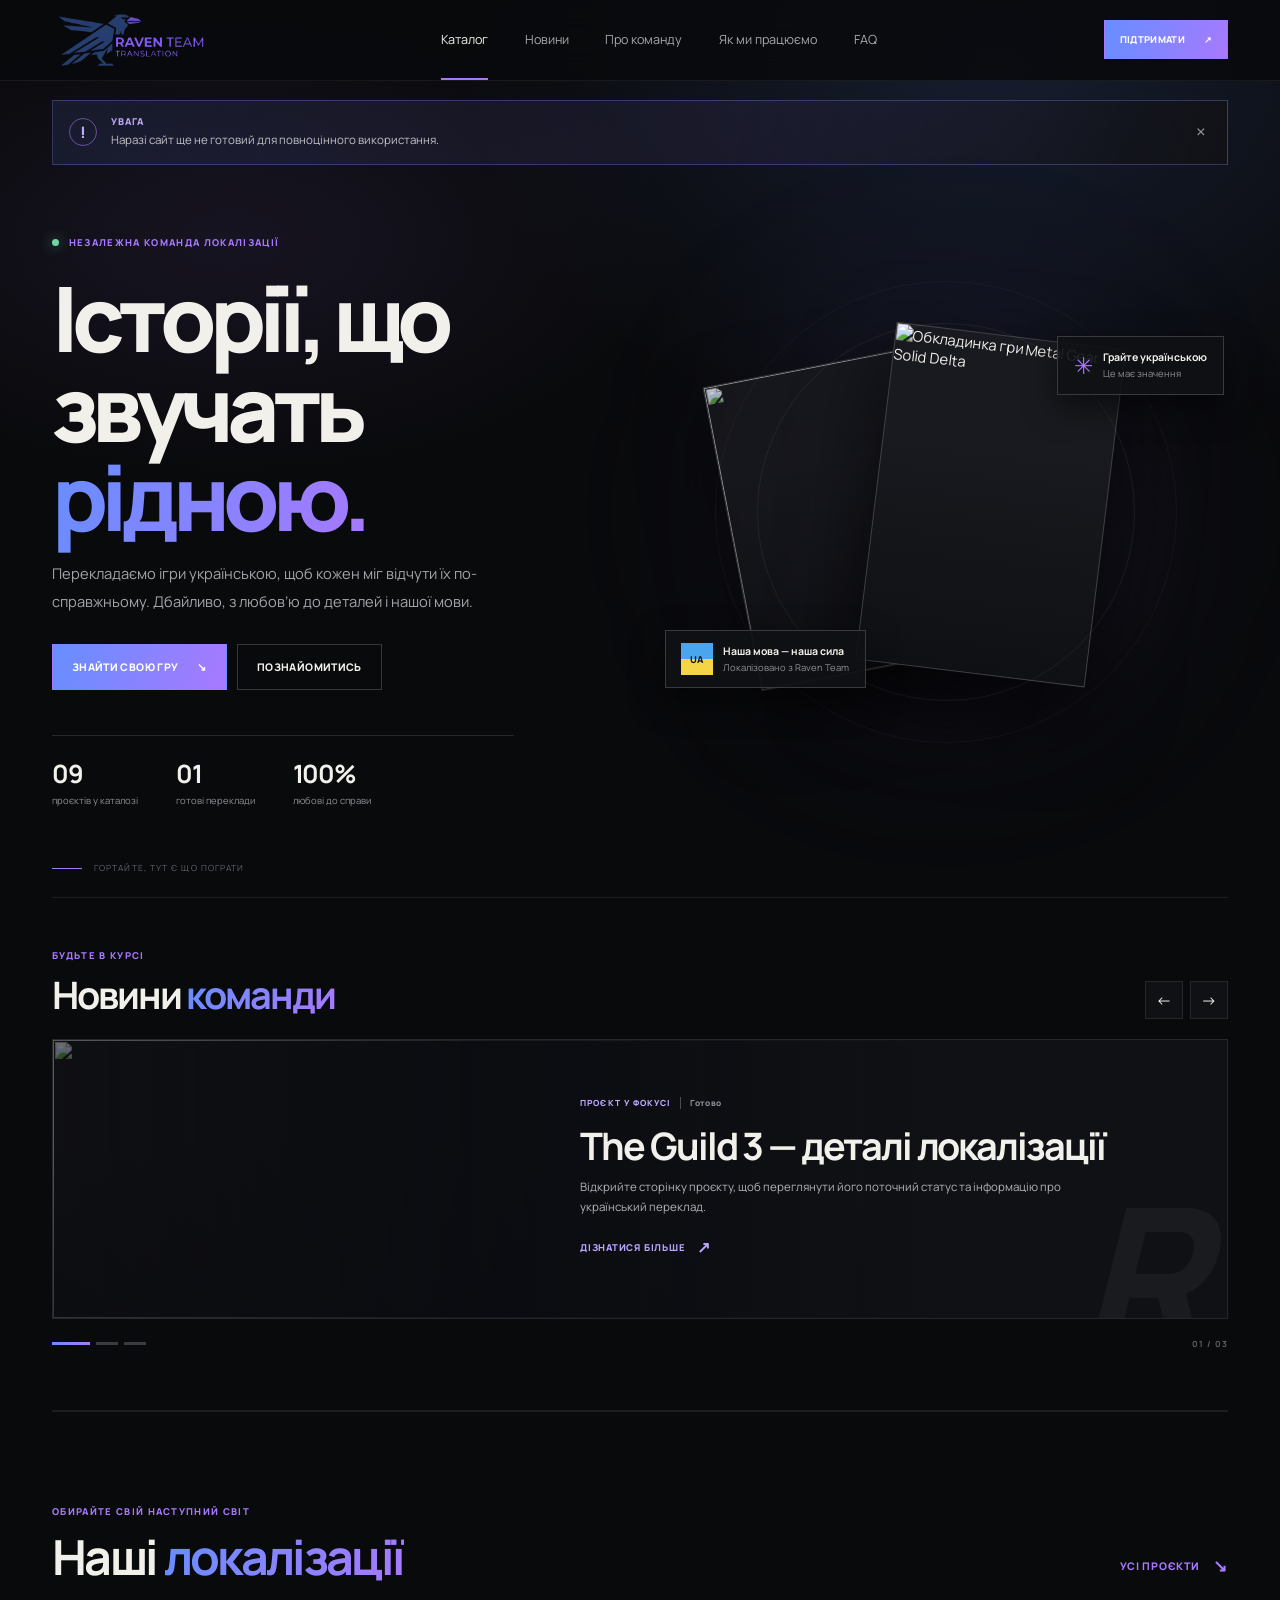
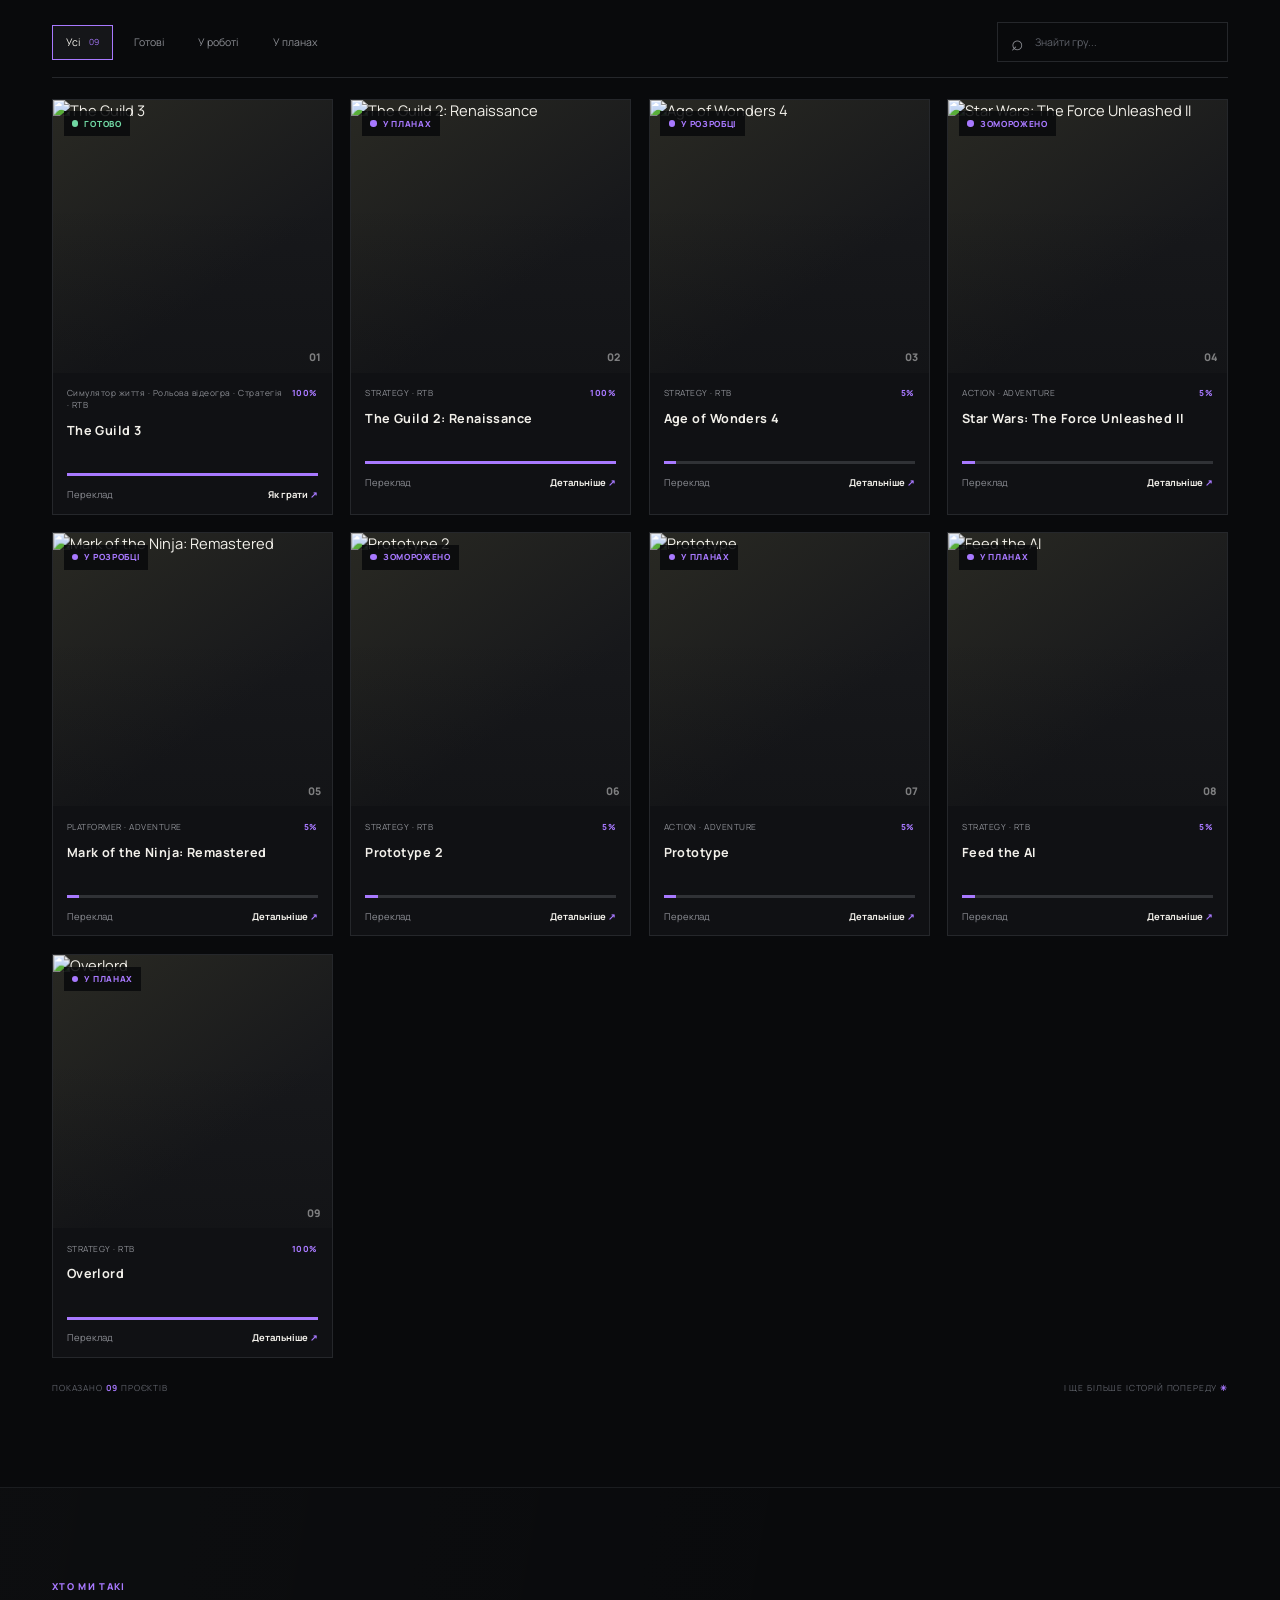
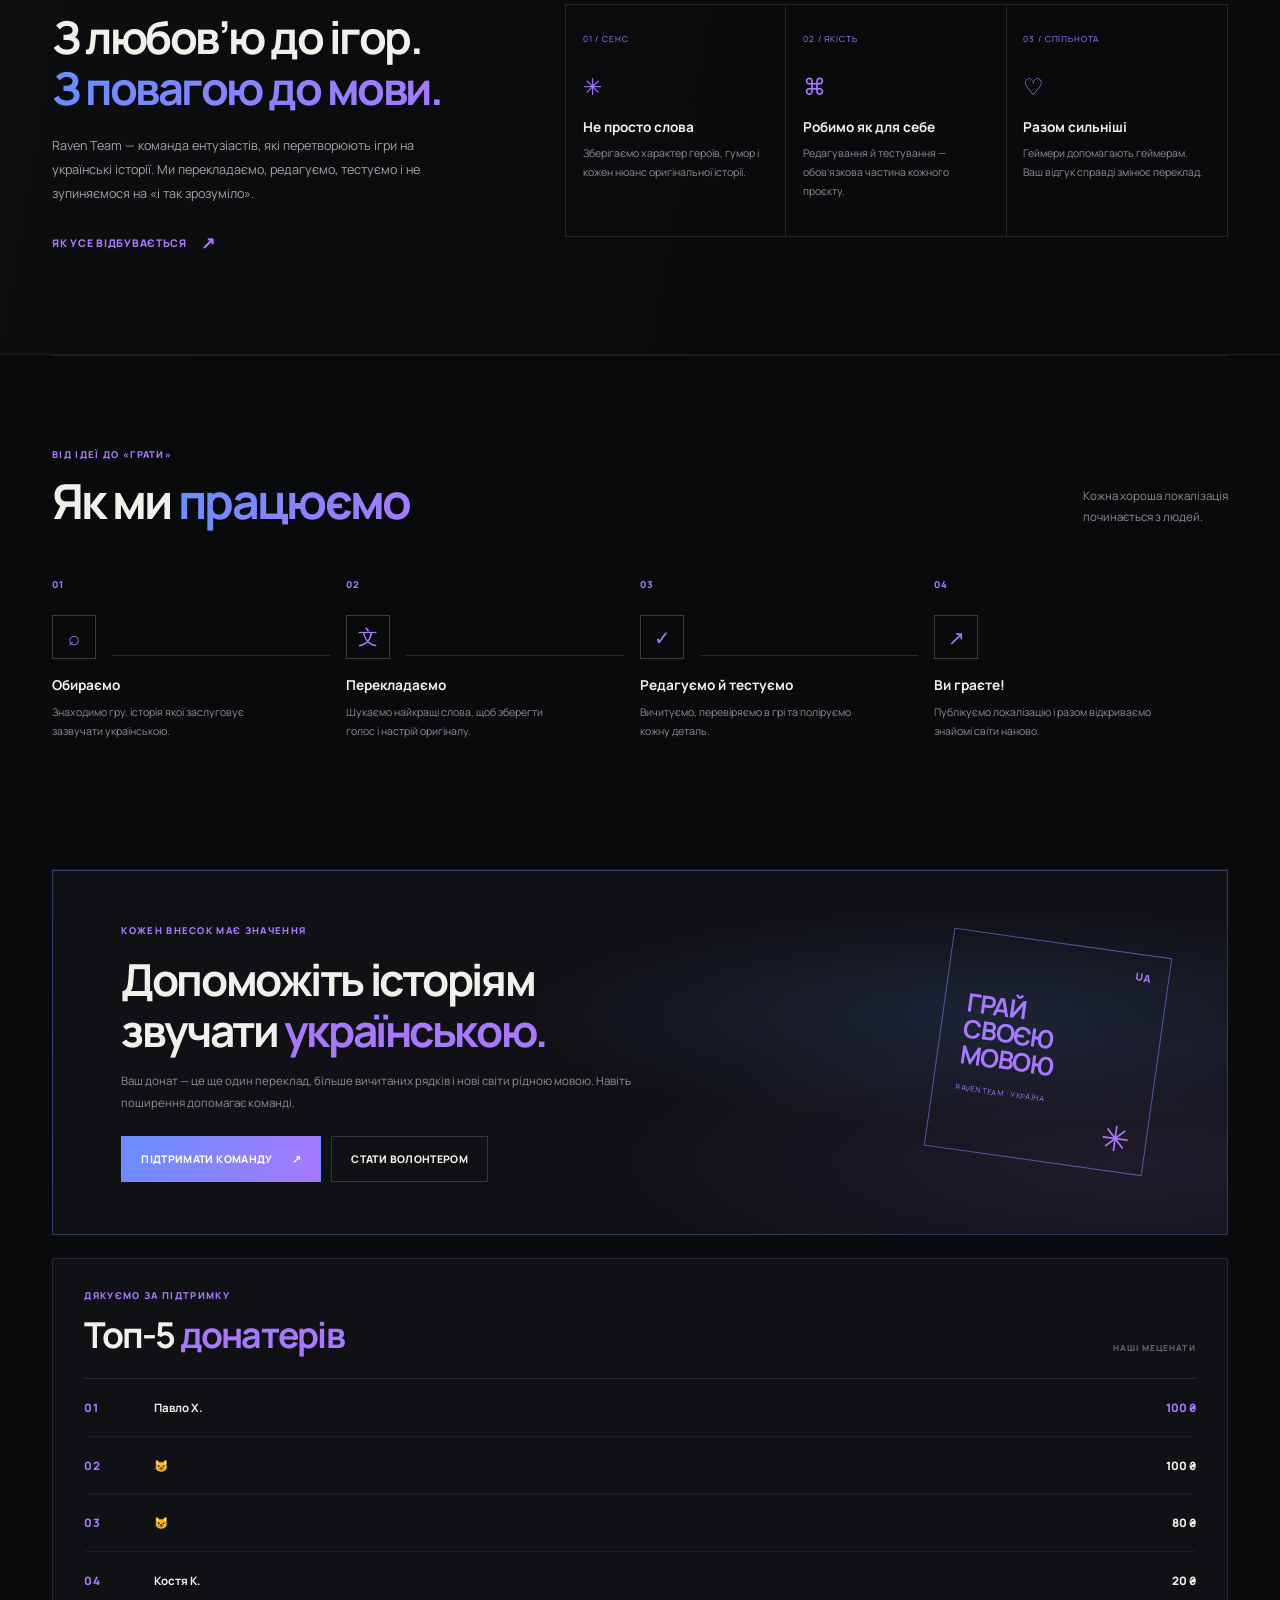
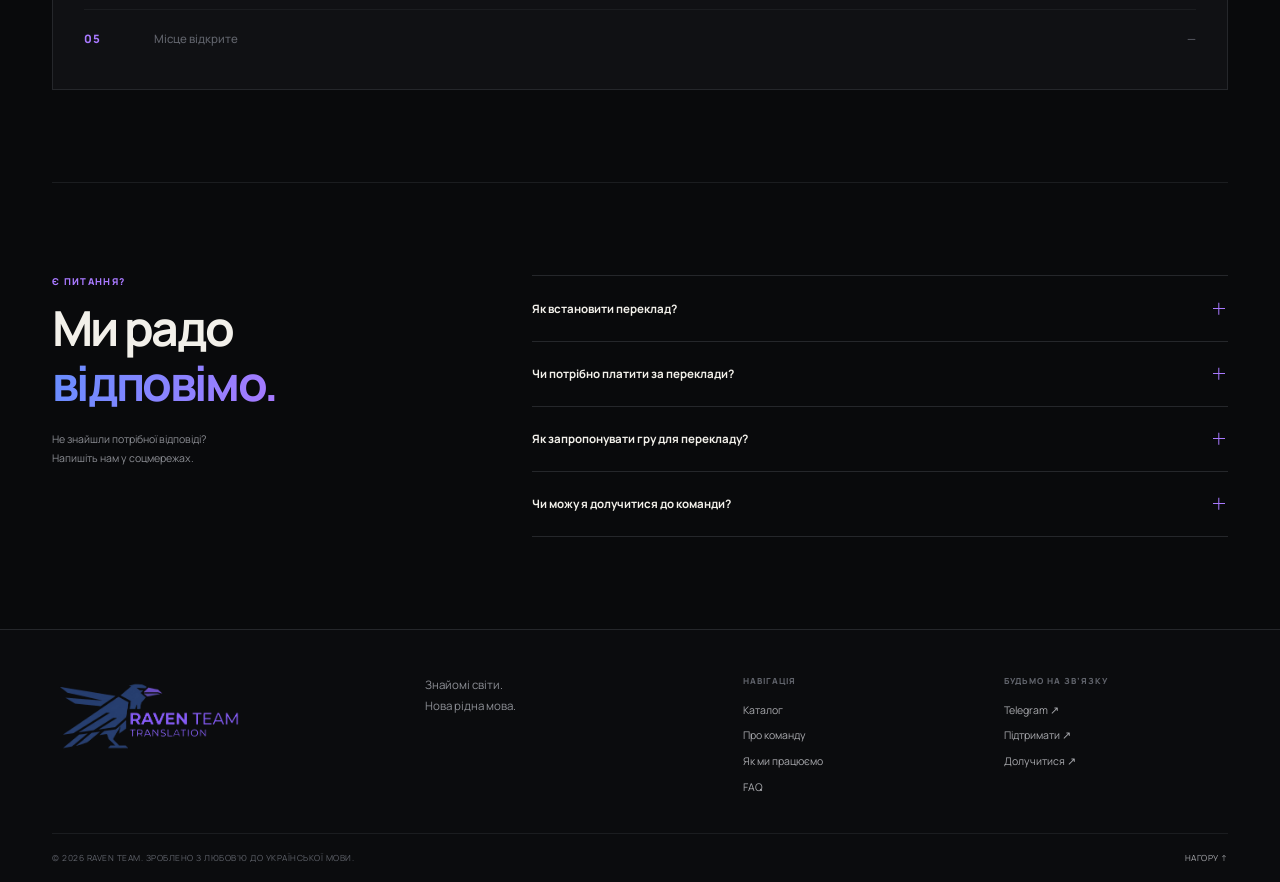
==== commit aaf2a3ff: "Update" ====
--- a/index.html
+++ b/index.html
@@ -1,269 +1,156 @@
-<!DOCTYPE html>
+<!doctype html>
 <html lang="uk">
-<head>
+  <head>
     <meta charset="UTF-8">
-    <meta name="viewport" content="width=device-width, initial-scale=1.0, maximum-scale=1.0, user-scalable=no">
-    <meta name="google-site-verification" content="muj8dMqwaYy52YI7JEirFZ7WiNEYUyp2W9IOrAvATQE" />
-    <!-- Primary Meta Tags -->
-    <title>L Games Studo — українські локалізації ігор</title>
-    <meta name="title" content="L Games Studo — українські локалізації ігор" />
-    <meta name="description" content="Українські локалізації відеоігор: переклади, моди, новини прогресу та українська спільнота. Завантажуйте локалізації та стежте за оновленнями." />
-
-
-    
-
-    <!-- Open Graph / Facebook -->
-    <meta property="og:image" content="assets/preview.webp">
-    <meta property="og:title" content="L Games Studio — українські локалізації ігор">
-    <meta property="og:description" content="Локалізації, новини, проєкти та підтримка.">
-    <meta property="og:type" content="website">
-
-    <!-- Cache control -->
-    <meta http-equiv="Cache-Control" content="max-age=3600, must-revalidate">
-
+    <meta name="viewport" content="width=device-width, initial-scale=1">
+    <meta name="theme-color" content="#090a0c">
+    <meta name="description" content="Raven Team — українські переклади ігор. Обирайте улюблену гру та грайте рідною мовою.">
+    <title>Raven Team — переклади ігор українською</title>
     <link rel="preconnect" href="https://fonts.googleapis.com">
     <link rel="preconnect" href="https://fonts.gstatic.com" crossorigin>
-    <link href="https://fonts.googleapis.com/css2?family=Inter:wght@300;400;500;600&family=Space+Grotesk:wght@400;600;700&display=swap" rel="stylesheet">
+    <link href="https://fonts.googleapis.com/css2?family=Manrope:wght@400;500;600;700;800&display=swap" rel="stylesheet">
+    <link rel="stylesheet" href="styles.css">
+    <script src="data.js" defer></script>
+    <script src="app.js" defer></script>
+  </head>
+  <body>
+    <header class="site-header">
+      <div class="container nav-wrap">
+        <a class="brand" href="#home" aria-label="Raven Team — на головну">
+          <img class="brand-logo" src="assets/raven-team-logo.webp" alt="Raven Team Translation">
+        </a>
+        <button class="menu-toggle" type="button" aria-expanded="false" aria-controls="main-nav" aria-label="Відкрити меню">
+          <span></span><span></span>
+        </button>
+        <nav class="main-nav" id="main-nav" aria-label="Головна навігація">
+          <a class="nav-link active" href="#catalog">Каталог</a>
+          <a class="nav-link" href="#news">Новини</a>
+          <a class="nav-link" href="#about">Про команду</a>
+          <a class="nav-link" href="#process">Як ми працюємо</a>
+          <a class="nav-link" href="#faq">FAQ</a>
+        </nav>
+        <a class="button button-yellow nav-cta" href="#support">Підтримати <span aria-hidden="true">↗</span></a>
+      </div>
+    </header>
 
-    <link rel="stylesheet" href="style.css?v=1.4.1">
-</head>
-<body>
+    <aside class="site-notice container" id="site-notice" role="status" aria-live="polite">
+      <span class="notice-icon" aria-hidden="true">!</span>
+      <div class="notice-copy"><strong>Увага</strong><p>Наразі сайт ще не готовий для повноцінного використання.</p></div>
+      <button class="notice-dismiss" type="button" aria-label="Закрити повідомлення">×</button>
+    </aside>
 
-    <div class="ambient-bg">
-        <canvas id="bg-canvas" aria-hidden="true"></canvas>
-        <div class="blob b1"></div>
-        <div class="blob b2"></div>
-        <div class="blob b3"></div>
-        <div class="noise-overlay"></div>
-    </div>
+    <main>
+      <section class="hero container" id="home">
+        <div class="hero-copy">
+          <div class="eyebrow"><span class="status-dot"></span> НЕЗАЛЕЖНА КОМАНДА ЛОКАЛІЗАЦІЇ</div>
+          <h1>Історії, що<br>звучать <span>рідною.</span></h1>
+          <p class="hero-text">Перекладаємо ігри українською, щоб кожен міг відчути їх по-справжньому. Дбайливо, з любов’ю до деталей і нашої мови.</p>
+          <div class="hero-actions">
+            <a class="button button-yellow" href="#catalog">Знайти свою гру <span aria-hidden="true">↘</span></a>
+            <a class="button button-outline" href="#about">Познайомитись</a>
+          </div>
+          <div class="hero-stats">
+            <div><strong id="project-count">00</strong><span>проєктів у каталозі</span></div>
+            <div><strong id="ready-count">00</strong><span>готові переклади</span></div>
+            <div><strong>100%</strong><span>любові до справи</span></div>
+          </div>
+        </div>
+        <div class="hero-art" aria-label="Ігри, над якими працює Raven Team">
+          <div class="hero-glow"></div>
+          <div class="floating-note note-top"><span class="note-icon">✳</span><span><strong>Грайте українською</strong><small>Це має значення</small></span></div>
+          <div class="hero-poster poster-back"><img src="https://cdn2.steamgriddb.com/grid/c0aa71a3076456153ca8bee27001c97d.png" alt="" fetchpriority="high"></div>
+          <div class="hero-poster poster-front"><img src="https://cdn2.steamgriddb.com/grid/b868c76834e4efa19a759d06b30a1d43.png" alt="Обкладинка гри Metal Gear Solid Delta" fetchpriority="high"></div>
+          <div class="floating-note note-bottom"><span class="ukraine-mark">UA</span><span><strong>Наша мова — наша сила</strong><small>Локалізовано з Raven Team</small></span></div>
+          <span class="art-orbit orbit-one"></span><span class="art-orbit orbit-two"></span>
+        </div>
+        <a class="scroll-cue" href="#catalog"><span></span> ГОРТАЙТЕ, ТУТ Є ЩО ПОГРАТИ</a>
+      </section>
 
-    <nav class="glass-nav">
-        <div class="container nav-inner">
-            <div class="logo">L Games Studio</div>
-            <div class="nav-items">
-                <a href="#projects" class="nav-link" data-i18n="nav_projects">Проєкти</a>
-                <a href="#news" class="nav-link" data-i18n="nav_news">Новини</a>
-                <a href="#support" class="nav-link" data-i18n="nav_support">Підтримка</a>
-<!--                <a href="#contacts" class="nav-link" data-i18n="nav_contacts">Контакти</a> -->
-                <div class="lang-toggle" role="tablist" aria-label="Language switcher">
-                    <button class="lang-opt active" onclick="setLang('uk')" aria-pressed="true" title="Українська">
-                        <!-- Ukrainian flag (simple) -->
-                        <svg class="flag flag-ukr" width="20" height="14" viewBox="0 0 20 14" xmlns="http://www.w3.org/2000/svg" aria-hidden="true">
-                            <rect width="20" height="14" fill="#0057b7" />
-                            <rect y="7" width="20" height="7" fill="#ffd700" />
-                        </svg>
-                        <span class="lang-label">UA</span>
-                    </button>
-                    <button class="lang-opt" onclick="setLang('en')" aria-pressed="false" title="English">
-                        <!-- UK flag (stylized simplified) -->
-                        <svg class="flag flag-gb" width="20" height="14" viewBox="0 0 20 14" xmlns="http://www.w3.org/2000/svg" aria-hidden="true">
-                            <rect width="20" height="14" fill="#012169" />
-                            <path d="M0 0 L20 14 M20 0 L0 14" stroke="#fff" stroke-width="3" />
-                            <path d="M0 0 L20 14 M20 0 L0 14" stroke="#C8102E" stroke-width="1.6" />
-                            <rect x="8.1" width="3.8" height="14" fill="#fff" />
-                            <rect y="5.1" width="20" height="3.8" fill="#fff" />
-                            <rect x="9.4" width="1.2" height="14" fill="#C8102E" />
-                            <rect y="6.4" width="20" height="1.2" fill="#C8102E" />
-                        </svg>
-                        <span class="lang-label">EN</span>
-                    </button>
-                </div>
-            </div>
+      <section class="news-section container" id="news" aria-label="Новини Raven Team">
+        <div class="news-heading">
+          <div><div class="eyebrow">БУДЬТЕ В КУРСІ</div><h2>Новини <span>команди</span></h2></div>
+          <div class="news-controls">
+            <button class="news-arrow" id="news-previous" type="button" aria-label="Попередня новина">←</button>
+            <button class="news-arrow" id="news-next" type="button" aria-label="Наступна новина">→</button>
+          </div>
         </div>
-    </nav>
+        <div class="news-carousel" id="news-carousel" aria-roledescription="карусель" aria-label="Новини Raven Team">
+          <div class="news-track" id="news-track" aria-live="polite"></div>
+        </div>
+        <div class="news-footer"><div class="news-dots" id="news-dots" aria-label="Виберіть новину"></div><span class="news-counter" id="news-counter"></span></div>
+      </section>
 
-    <main class="container">
-        <section class="hero">
-            <h1 data-i18n="hero_title">Граємо українською</h1>
-            <p class="hero-lead" data-i18n="hero_lead">бо любимо ці історії всім серцем.</p>
+      <section class="catalog-section section container" id="catalog">
+        <div class="section-heading">
+          <div><div class="eyebrow">ОБИРАЙТЕ СВІЙ НАСТУПНИЙ СВІТ</div><h2>Наші <span>локалізації</span></h2></div>
+          <a class="text-link" href="#catalog-grid">Усі проєкти <span aria-hidden="true">↘</span></a>
+        </div>
+        <div class="catalog-toolbar">
+          <div class="filters" role="group" aria-label="Фільтр за статусом">
+            <button class="filter-chip selected" type="button" data-filter="Усі">Усі <span id="all-count">00</span></button>
+            <button class="filter-chip" type="button" data-filter="Готово">Готові</button>
+            <button class="filter-chip" type="button" data-filter="У роботі">У роботі</button>
+            <button class="filter-chip" type="button" data-filter="У планах">У планах</button>
+          </div>
+          <label class="search-box"><span aria-hidden="true">⌕</span><input id="game-search" type="search" placeholder="Знайти гру..." aria-label="Знайти гру"></label>
+        </div>
+        <div class="catalog-grid" id="catalog-grid" aria-live="polite"></div>
+        <p class="empty-state" id="empty-state" hidden>За цим запитом нічого не знайшлося. Спробуйте іншу назву.</p>
+        <div class="catalog-foot"><span>ПОКАЗАНО <strong id="visible-count">08</strong> ПРОЄКТІВ</span><span>І ЩЕ БІЛЬШЕ ІСТОРІЙ ПОПЕРЕДУ <b>✳</b></span></div>
+      </section>
 
-            <div class="hero-stats">
-                <div class="stat">
-                    <span class="stat-val" id="stat-done">0</span>
-                    <span class="stat-lbl" data-i18n="stat_done">ГОТОВО</span>
-                </div>
-                <div class="stat">
-                    <span class="stat-val" id="stat-progress">0</span>
-                    <span class="stat-lbl" data-i18n="stat_progress">В ПРОЦЕСІ</span>
-                </div>
-                <div class="stat">
-                    <span class="stat-val" id="stat-planned">0</span>
-                    <span class="stat-lbl" data-i18n="stat_planned">ЗАПЛАНОВАНО</span>
-                </div>
-            </div>
-        </section>
+      <section class="about-section section" id="about">
+        <div class="container about-layout">
+          <div class="about-intro"><div class="eyebrow">ХТО МИ ТАКІ</div><h2>З любов’ю до ігор.<br><span>З повагою до мови.</span></h2><p>Raven Team — команда ентузіастів, які перетворюють ігри на українські історії. Ми перекладаємо, редагуємо, тестуємо і не зупиняємося на «і так зрозуміло».</p><a class="text-link" href="#process">Як усе відбувається <span>↗</span></a></div>
+          <div class="values-grid">
+            <article class="value-card"><span class="value-number">01 / СЕНС</span><span class="value-icon">✳</span><h3>Не просто слова</h3><p>Зберігаємо характер героїв, гумор і кожен нюанс оригінальної історії.</p></article>
+            <article class="value-card"><span class="value-number">02 / ЯКІСТЬ</span><span class="value-icon">⌘</span><h3>Робимо як для себе</h3><p>Редагування й тестування — обов’язкова частина кожного проєкту.</p></article>
+            <article class="value-card"><span class="value-number">03 / СПІЛЬНОТА</span><span class="value-icon">♡</span><h3>Разом сильніші</h3><p>Геймери допомагають геймерам. Ваш відгук справді змінює переклад.</p></article>
+          </div>
+        </div>
+      </section>
 
-        <div class="controls">
-            <div class="search-wrap">
-                <span class="search-icon">🔍</span>
-                <input type="text" id="search" placeholder="Пошук..." data-i18n-placeholder="search_ph">
-            </div>
-            <div class="filters">
-                <button class="f-btn active" data-filter="all" data-i18n="filter_all">Всі</button>
-                <button class="f-btn" data-filter="done" data-i18n="filter_done">Готово</button>
-                <button class="f-btn" data-filter="in-progress" data-i18n="filter_in_progress">В процесі</button>
-            </div>
+      <section class="process-section section container" id="process">
+        <div class="section-heading"><div><div class="eyebrow">ВІД ІДЕЇ ДО «ГРАТИ»</div><h2>Як ми <span>працюємо</span></h2></div><p class="heading-note">Кожна хороша локалізація<br>починається з людей.</p></div>
+        <div class="process-grid">
+          <article class="process-step"><span class="step-index">01</span><div class="step-icon">⌕</div><h3>Обираємо</h3><p>Знаходимо гру, історія якої заслуговує зазвучати українською.</p><span class="step-line"></span></article>
+          <article class="process-step"><span class="step-index">02</span><div class="step-icon">文</div><h3>Перекладаємо</h3><p>Шукаємо найкращі слова, щоб зберегти голос і настрій оригіналу.</p><span class="step-line"></span></article>
+          <article class="process-step"><span class="step-index">03</span><div class="step-icon">✓</div><h3>Редагуємо й тестуємо</h3><p>Вичитуємо, перевіряємо в грі та поліруємо кожну деталь.</p><span class="step-line"></span></article>
+          <article class="process-step"><span class="step-index">04</span><div class="step-icon">↗</div><h3>Ви граєте!</h3><p>Публікуємо локалізацію і разом відкриваємо знайомі світи наново.</p><span class="step-line"></span></article>
         </div>
+      </section>
 
-        <section id="projects" class="projects-grid"></section>
-        
-        <div class="load-more-container">
-            <button id="load-more-btn" class="btn-load-more" data-i18n="btn_load_more">Завантажити ще</button>
+      <section class="support-section section container" id="support">
+        <div class="support-panel"><div class="support-copy"><div class="eyebrow">КОЖЕН ВНЕСОК МАЄ ЗНАЧЕННЯ</div><h2>Допоможіть історіям<br>звучати <span>українською.</span></h2><p>Ваш донат — це ще один переклад, більше вичитаних рядків і нові світи рідною мовою. Навіть поширення допомагає команді.</p><div class="support-actions"><a class="button button-yellow" href="https://send.monobank.ua/jar/2jcizRNGLp" target="_blank" rel="noreferrer">Підтримати команду <span>↗</span></a><a class="button button-outline" href="https://t.me/" target="_blank" rel="noreferrer">Стати волонтером</a></div></div><div class="support-stamp"><span>UA</span><strong>ГРАЙ<br>СВОЄЮ<br>МОВОЮ</strong><small>RAVEN TEAM · УКРАЇНА</small><i>✳</i></div></div>
+        <div class="donors-panel">
+          <div class="donors-heading">
+            <div><div class="eyebrow">ДЯКУЄМО ЗА ПІДТРИМКУ</div><h2>Топ-5 <span>донатерів</span></h2></div>
+            <span class="donors-period">НАШІ МЕЦЕНАТИ</span>
+          </div>
+          <ol class="donors-list" id="donors-list" aria-live="polite"></ol>
+          <p class="donors-empty" id="donors-empty" hidden>Список донатерів поки не заповнений. Додайте імена та внески в <code>RAVEN_TOP_DONORS</code> у файлі <code>data.js</code>.</p>
         </div>
+      </section>
 
-        <section id="news" class="news-section">
-            <div class="news-header">
-                <h2 data-i18n="news_title">НОВИНИ</h2>
-            </div>
-            <div id="news-grid" class="news-grid"></div>
-        </section>
-<!--
-        <section id="contacts" class="contacts-section">
-            <div class="container">
-                <div class="contacts-header">
-                    <h2 data-i18n="contacts_title">Контакти</h2>
-                    <p data-i18n="contacts_text" class="contacts-lead">Слідкуйте за звітами та оновленнями у наших соціальних мережах</p>
-                </div>
+      <section class="faq-section section container" id="faq">
+        <div class="faq-intro"><div class="eyebrow">Є ПИТАННЯ?</div><h2>Ми радо<br><span>відповімо.</span></h2><p>Не знайшли потрібної відповіді?<br>Напишіть нам у соцмережах.</p></div>
+        <div class="faq-list">
+          <details><summary>Як встановити переклад?<span class="faq-plus"></span></summary><p>На сторінці готового проєкту знайдіть інструкцію зі встановлення. Зазвичай достатньо завантажити файли локалізації та скопіювати їх у папку гри. Інструкцію для кожної гри ми публікуємо разом із перекладом.</p></details>
+          <details><summary>Чи потрібно платити за переклади?<span class="faq-plus"></span></summary><p>Ні, наші локалізації доступні гравцям безкоштовно. Якщо маєте змогу — можете добровільно підтримати команду.</p></details>
+          <details><summary>Як запропонувати гру для перекладу?<span class="faq-plus"></span></summary><p>Напишіть нам у соцмережах назву гри та чому саме вона заслуговує на українську локалізацію. Ми враховуємо побажання спільноти.</p></details>
+          <details><summary>Чи можу я долучитися до команди?<span class="faq-plus"></span></summary><p>Так! Нам завжди раді перекладачі, редактори, тестувальники та люди, які хочуть допомагати зі спільнотою. Напишіть нам — і познайомимось.</p></details>
+        </div>
+      </section>
+    </main>
 
-                <div class="contacts-grid">
-                    <a href="    " target="_blank" class="contact-card contact-telegram">
-                        <div class="contact-bg"></div>
-                        <div class="contact-gradient"></div>
-                        <div class="contact-content">
-                            <div class="contact-icon">
-                                <svg viewBox="0 0 24 24" fill="currentColor">
-                                    <path d="M23.1117 4.49449C23.4296 2.94472 21.9074 1.65683 20.4317 2.227L2.3425 9.21601C0.694517 9.85273 0.621087 12.1572 2.22518 12.8975L6.1645 14.7157L8.03849 21.2746C8.13583 21.6153 8.40618 21.8791 8.74917 21.968C9.09216 22.0568 9.45658 21.9576 9.70712 21.707L12.5938 18.8203L16.6375 21.8531C17.8113 22.7334 19.5019 22.0922 19.7967 20.6549L23.1117 4.49449Z"/>
-                                </svg>
-                            </div>
-                            <h3>Telegram</h3>
-                            <div class="contact-link">
-                                <span>Перейти</span>
-                                <svg width="16" height="16" viewBox="0 0 24 24" fill="none" stroke="currentColor" stroke-width="2">
-                                    <path d="M17 8l4 4m0 0l-4 4m4-4H3"/>
-                                </svg>
-                            </div>
-                        </div>
-                        <div class="contact-particles">
-                            <div class="particle"></div>
-                            <div class="particle"></div>
-                            <div class="particle"></div>
-                        </div>
-                    </a>
-
-                    <a href="   " target="_blank" class="contact-card contact-youtube">
-                        <div class="contact-bg"></div>
-                        <div class="contact-gradient"></div>
-                        <div class="contact-content">
-                            <div class="contact-icon">
-                                <svg viewBox="0 0 24 24" fill="currentColor">
-                                    <path d="M19.615 3.184c-3.604-.246-11.631-.245-15.23 0-3.897.266-4.356 2.62-4.385 8.816.029 6.185.484 8.549 4.385 8.816 3.6.245 11.626.246 15.23 0 3.897-.266 4.356-2.62 4.385-8.816-.029-6.185-.484-8.549-4.385-8.816zm-10.615 12.816v-8l8 3.993-8 4.007z"/>
-                                </svg>
-                            </div>
-                            <h3>YouTube</h3>
-                            <div class="contact-link">
-                                <span>Перейти</span>
-                                <svg width="16" height="16" viewBox="0 0 24 24" fill="none" stroke="currentColor" stroke-width="2">
-                                    <path d="M17 8l4 4m0 0l-4 4m4-4H3"/>
-                                </svg>
-                            </div>
-                        </div>
-                        <div class="contact-particles">
-                            <div class="particle"></div>
-                            <div class="particle"></div>
-                            <div class="particle"></div>
-                        </div>
-                    </a>
-                </div>
-            </div>
-        </section>
--->
-        <section id="support" class="support-section">
-            <div class="support-layout">
-                <div class="support-copy">
-                    <div class="section-kicker">ПІДТРИМКА</div>
-                    <h2>ПІДТРИМАЙТЕ<br>КОМАНДУ</h2>
-                    <p>Усі наші локалізації безкоштовні. Донати допомагають купувати ігри, тримати темп і братися за нові проєкти.</p>
-
-                    <ul class="support-points">
-                        <li>— Купівля ігор для перекладу</li>
-                        <li>— Мотивація команди</li>
-                        <li>— Нові переклади швидше</li>
-                    </ul>
-
-                    <div class="support-actions">
-                        <a href="https://send.monobank.ua/jar/2jcizRNGLp" target="_blank" rel="noopener" class="support-btn btn-primary">БАНКА МОНАБАНК</a>
-                      <!--  <a href="https://send.monobank.ua/jar/2jcizRNGLp" target="_blank" rel="noopener" class="support-btn btn-secondary">БАНКА МОНАБАНК</a> -->
-                    </div>
-                </div>
-
-                <div class="support-panel">
-                    <div class="panel-header">ТОП-5 ДОНАТЕРІВ</div>
-                    <div id="total-raised" class="support-total">Зібрано: 0 ₴</div>
-                    <div id="top-donors" class="donor-list"></div>
-                    <div class="panel-note">Дякуємо: без вас не було б нових перекладів.</div>
-                </div>
-            </div>
-        </section>
-<!--
-        <section id="benefactors" class="benefactors-section">
-            <h3 data-i18n="benefactors_title" style="margin-bottom:30px; font-family: var(--font-head); font-size: 2.5rem;">Доброчинці</h3>
-            <div id="benefactors-list" class="benefactors-list"></div>
-        </section>
-    </main>
--->
-    <div id="modal" class="modal-backdrop">
-        <div class="modal-content">
-            <button class="modal-close">✕</button>
-            <div class="modal-body">
-                <div style="text-align: center;">
-                    <img id="m-logo" class="m-logo" src="" alt="">
-                </div>
-                <div id="m-gallery-slider" class="gallery-slider-container" style="display:none; margin-bottom:20px">
-                    <div class="gallery-slider-wrapper">
-                        <div id="m-gallery-track" class="gallery-track"></div>
-                        <button class="gallery-nav gallery-nav-prev" aria-label="Попередній слайд">‹</button>
-                        <button class="gallery-nav gallery-nav-next" aria-label="Наступний слайд">›</button>
-                    </div>
-                    <div class="gallery-dots"></div>
-                </div>
-                <div id="m-stats" class="stats-box"></div>
-                <p id="m-desc" style="color:#cbd5e1; line-height:1.6; margin-bottom:20px"></p>
-                <div id="m-video"></div>
-                <div id="m-actions" style="display:flex; gap:10px"></div>
-            </div>
-        </div>
-    </div>
-
-    <div id="news-modal" class="news-modal-backdrop" aria-hidden="true">
-        <div class="news-modal-content">
-            <button class="news-modal-close" aria-label="Закрити">✕</button>
-            <div class="news-modal-body">
-                <div id="news-modal-date" class="news-modal-date"></div>
-                <h3 id="news-modal-title" class="news-modal-title"></h3>
-                <p id="news-modal-text" class="news-modal-text"></p>
-            </div>
-        </div>
-    </div>
-
-    <!-- Fullscreen Image Viewer -->
-    <div id="fullscreen-viewer" class="fullscreen-viewer">
-        <button class="fullscreen-close" aria-label="Закрити">✕</button>
-        <img id="fullscreen-image" src="" alt="Fullscreen view">
-    </div>
-
-    <!-- Sites Menu -->
-    <div id="sites-menu" class="sites-menu">
-        <div class="sites-menu-content">
-            <div class="sites-menu-header">
-                <h2 data-i18n="sites_menu_title">Оберіть сайт</h2>
-                <button class="sites-menu-close" onclick="closeSitesMenu()" data-i18n="sites_menu_close" aria-label="Закрити">Закрити</button>
-            </div>
-            <div id="sites-grid" class="sites-grid"></div>
-        </div>
-    </div>
-
-    <script src="data.js?v=1.4.1"></script>
-    <script src="news-data.js?v=1.4.1"></script>
-    <script src="script.js?v=1.4.1"></script>
-</body>
+    <footer class="site-footer">
+      <div class="container footer-main">
+        <a class="brand footer-brand" href="#home" aria-label="Raven Team — на головну"><img class="brand-logo" src="assets/raven-team-logo.webp" alt="Raven Team Translation"></a>
+        <p class="footer-motto">Знайомі світи.<br>Нова рідна мова.</p>
+        <div class="footer-col"><span>НАВІГАЦІЯ</span><a href="#catalog">Каталог</a><a href="#about">Про команду</a><a href="#process">Як ми працюємо</a><a href="#faq">FAQ</a></div>
+        <div class="footer-col"><span>БУДЬМО НА ЗВ’ЯЗКУ</span><a href="https://t.me/" target="_blank" rel="noreferrer">Telegram ↗</a><a href="#support">Підтримати ↗</a><a href="#support">Долучитися ↗</a></div>
+      </div>
+      <div class="container footer-bottom"><span>© 2026 RAVEN TEAM. ЗРОБЛЕНО З ЛЮБОВ’Ю ДО УКРАЇНСЬКОЇ МОВИ.</span><a href="#home">НАГОРУ ↑</a></div>
+    </footer>
+  </body>
 </html>
--- a/styles.css
+++ b/styles.css
@@ -0,0 +1,447 @@
+:root {
+  color-scheme: dark;
+  --bg: #090a0c;
+  --surface: #101114;
+  --surface-light: #15171b;
+  --line: #25272b;
+  --line-soft: #1b1d20;
+  --text: #f2f0ea;
+  --muted: #8d8f95;
+  --dim: #60636b;
+  --yellow: #a879ff;
+  --green: #70d7a3;
+  --blue: #77aaff;
+  --brand-blue: #668eff;
+  --brand-purple: #a879ff;
+  --brand-gradient: linear-gradient(110deg, var(--brand-blue), var(--brand-purple));
+  --font: "Manrope", "Segoe UI", sans-serif;
+}
+
+* { box-sizing: border-box; }
+html { zoom: 1.05; overflow-x: clip; }
+html { scroll-behavior: smooth; scroll-padding-top: 92px; }
+body { margin: 0; background: var(--bg); color: var(--text); font-family: var(--font); font-size: 14px; -webkit-font-smoothing: antialiased; }
+body::before { position: absolute; inset: 0 0 auto; height: 760px; background: radial-gradient(ellipse at 78% 8%, rgba(102, 142, 255, .14), transparent 38%), radial-gradient(ellipse at 18% 30%, rgba(168, 121, 255, .09), transparent 30%); content: ""; pointer-events: none; }
+a { color: inherit; text-decoration: none; }
+button, input { font: inherit; }
+button { color: inherit; }
+.container { width: min(1120px, calc(100% - 64px)); margin-inline: auto; }
+.site-header { position: sticky; z-index: 10; top: 0; border-bottom: 1px solid rgba(255,255,255,.065); background: rgba(9,10,12,.86); backdrop-filter: blur(16px); }
+.nav-wrap { min-height: 76px; display: flex; align-items: center; justify-content: space-between; gap: 32px; }
+.brand { display: inline-flex; align-items: center; gap: 10px; flex: 0 0 auto; }
+.brand-logo { width: 154px; height: 63px; display: block; object-fit: contain; background: transparent; }
+.brand-mark { width: 35px; height: 35px; display: grid; place-items: center; background: var(--brand-gradient); color: #111; font-size: 22px; font-weight: 800; font-style: italic; }
+.brand-copy { display: grid; gap: 1px; }
+.brand-copy strong { font-size: 11px; letter-spacing: .12em; }
+.brand-copy small { color: var(--muted); font-size: 8px; letter-spacing: .17em; }
+.main-nav { height: 76px; display: flex; align-items: center; gap: 35px; }
+.nav-link { height: 100%; position: relative; display: inline-flex; align-items: center; color: #a6a7ab; font-size: 12px; transition: color .2s; }
+.nav-link:hover, .nav-link.active { color: var(--text); }
+.nav-link.active::after { position: absolute; right: 0; bottom: 0; left: 0; height: 2px; background: var(--yellow); content: ""; }
+.button { min-height: 44px; display: inline-flex; align-items: center; justify-content: center; gap: 18px; padding: 0 18px; border: 1px solid transparent; font-size: 10px; font-weight: 800; letter-spacing: .035em; text-transform: uppercase; transition: transform .2s, background .2s, border-color .2s; }
+.button:hover { transform: translateY(-2px); }
+.button-yellow { background: var(--brand-gradient); color: #fff; }
+.button-yellow:hover { background: linear-gradient(110deg, #82a3ff, #b995ff); }
+.button-outline { border-color: #34363b; color: var(--text); }
+.button-outline:hover { border-color: var(--yellow); }
+.nav-cta { min-height: 37px; padding-inline: 14px; font-size: 9px; }
+.menu-toggle { display: none; }
+.site-notice { min-height: 62px; position: relative; display: flex; align-items: center; gap: 13px; margin-top: 18px; padding: 11px 48px 11px 15px; border: 1px solid rgba(137,137,255,.3); background: linear-gradient(105deg, rgba(102,142,255,.1), rgba(168,121,255,.07) 58%, rgba(16,17,20,.8)); }
+.site-notice[hidden] { display: none; }
+.notice-icon { width: 27px; height: 27px; flex: 0 0 27px; display: grid; place-items: center; border: 1px solid rgba(168,121,255,.55); border-radius: 50%; color: #c1a8ff; font-size: 15px; font-weight: 800; }
+.notice-copy { display: grid; gap: 3px; }
+.notice-copy strong { color: #c1a8ff; font-size: 9px; font-weight: 800; letter-spacing: .1em; text-transform: uppercase; }
+.notice-copy p { margin: 0; color: #c1c1c8; font-size: 11px; line-height: 1.6; }
+.notice-dismiss { width: 30px; height: 30px; position: absolute; top: 50%; right: 10px; display: grid; place-items: center; transform: translateY(-50%); border: 1px solid transparent; background: transparent; color: var(--muted); cursor: pointer; font-size: 19px; }
+.notice-dismiss:hover, .notice-dismiss:focus-visible { border-color: var(--line); color: var(--text); }
+.hero { position: relative; min-height: 594px; display: grid; grid-template-columns: 1fr .92fr; align-items: center; padding-top: 34px; padding-bottom: 70px; }
+.hero-copy { position: relative; z-index: 2; padding: 34px 0 16px; }
+.eyebrow { display: flex; align-items: center; gap: 9px; color: var(--yellow); font-size: 9px; font-weight: 800; letter-spacing: .14em; }
+.status-dot { width: 7px; height: 7px; border-radius: 50%; background: var(--green); box-shadow: 0 0 12px rgba(112,215,163,.65); }
+h1, h2, h3, p { margin-top: 0; }
+.hero h1 { margin: 23px 0 18px; font-size: clamp(56px, 7vw, 86px); line-height: .99; letter-spacing: -.075em; font-weight: 800; }
+.hero h1 span, .section-heading h2 span, .about-intro h2 span, .faq-intro h2 span { background: var(--brand-gradient); background-clip: text; -webkit-text-fill-color: transparent; }
+.hero-text { max-width: 470px; margin-bottom: 26px; color: #a3a4a9; font-size: 14px; line-height: 1.9; }
+.hero-actions { display: flex; flex-wrap: wrap; gap: 10px; }
+.hero-stats { display: flex; gap: 36px; margin-top: 43px; padding-top: 19px; border-top: 1px solid var(--line); max-width: 440px; }
+.hero-stats div { display: grid; gap: 3px; }
+.hero-stats strong { font-size: 24px; letter-spacing: -.05em; }
+.hero-stats span { color: var(--muted); font-size: 9px; }
+.hero-art { height: 450px; position: relative; display: grid; place-items: center; }
+.hero-glow { position: absolute; width: 360px; height: 360px; border-radius: 50%; background: radial-gradient(circle, rgba(102,142,255,.22), rgba(168,121,255,.14) 48%, transparent 72%); filter: blur(100px); }
+.hero-poster { position: absolute; width: 220px; height: 324px; overflow: hidden; border: 1px solid rgba(255,255,255,.17); background: #191a1f; box-shadow: 0 30px 80px rgba(0,0,0,.7); }
+.hero-poster::after { position: absolute; inset: 30% 0 0; background: linear-gradient(transparent, rgba(7,8,10,.55)); content: ""; }
+.hero-poster img { width: 100%; height: 100%; object-fit: cover; }
+.poster-back { transform: translate(-106px, 7px) rotate(-11deg) scale(.91); opacity: .78; }
+.poster-front { transform: translate(42px, -7px) rotate(7deg); }
+.floating-note { position: absolute; z-index: 2; display: flex; align-items: center; gap: 10px; padding: 12px 15px; border: 1px solid #383a3e; background: rgba(16,17,20,.91); box-shadow: 0 12px 30px #0008; }
+.note-top { top: 57px; right: 4px; }
+.note-bottom { bottom: 57px; left: 0; }
+.floating-note > span:last-child { display: grid; gap: 3px; }
+.floating-note strong { font-size: 10px; }
+.floating-note small { color: var(--muted); font-size: 9px; }
+.note-icon { color: var(--brand-purple); font-size: 22px; }
+.ukraine-mark { display: grid; width: 30px; height: 30px; place-items: center; background: linear-gradient(#4aa5ef 50%, #f5d545 50%); color: #141414; font-size: 9px; font-weight: 800; }
+.art-orbit { position: absolute; width: 360px; height: 360px; border: 1px solid rgba(255,255,255,.06); border-radius: 50%; }
+.orbit-two { width: 440px; height: 440px; border-color: rgba(255,255,255,.035); }
+.scroll-cue { position: absolute; bottom: 22px; left: 0; display: flex; align-items: center; gap: 11px; color: var(--dim); font-size: 8px; letter-spacing: .13em; }
+.scroll-cue span { width: 29px; height: 1px; background: var(--yellow); }
+.news-section { padding-top: 48px; padding-bottom: 52px; border-top: 1px solid var(--line-soft); border-bottom: 1px solid var(--line-soft); }
+.news-heading, .news-footer { display: flex; align-items: end; justify-content: space-between; gap: 20px; }
+.news-heading h2 { margin: 7px 0 18px; font-size: clamp(26px,3.2vw,36px); letter-spacing: -.055em; }
+.news-heading h2 span { background: var(--brand-gradient); background-clip: text; -webkit-text-fill-color: transparent; }
+.news-controls { display: flex; gap: 7px; padding-bottom: 19px; }
+.news-arrow { width: 36px; height: 36px; display: grid; place-items: center; border: 1px solid var(--line); background: var(--surface); color: var(--text); cursor: pointer; font-size: 15px; transition: border-color .2s, color .2s, background .2s; }
+.news-arrow:hover { border-color: var(--brand-blue); background: #151724; color: #b9a2ff; }
+.news-carousel { overflow: hidden; border: 1px solid var(--line); background: var(--surface); }
+.news-track { display: flex; transition: transform .55s cubic-bezier(.2,.7,.2,1); }
+.news-slide { min-width: 100%; min-height: 265px; position: relative; display: flex; align-items: center; overflow: hidden; isolation: isolate; }
+.news-image { position: absolute; z-index: -2; inset: 0; width: 100%; height: 100%; object-fit: cover; object-position: center 38%; opacity: .56; }
+.news-slide::before { position: absolute; z-index: -1; inset: 0; background: linear-gradient(90deg, rgba(10,11,16,.25) 0%, rgba(10,11,16,.83) 37%, #101114 76%), linear-gradient(0deg, rgba(10,11,16,.48), transparent 65%); content: ""; }
+.news-content { width: min(640px, 67%); position: relative; z-index: 1; margin-left: auto; padding: 30px 48px 32px 24px; }
+.news-meta { display: flex; flex-wrap: wrap; align-items: center; gap: 9px; color: #c1a8ff; font-size: 8px; font-weight: 800; letter-spacing: .13em; }
+.news-status { padding-left: 9px; border-left: 1px solid #4b4d56; color: var(--muted); letter-spacing: .04em; }
+.news-content h3 { margin: 14px 0 9px; font-size: clamp(24px,3vw,36px); line-height: 1.14; letter-spacing: -.055em; }
+.news-content p { max-width: 520px; margin-bottom: 16px; color: #b1b2b8; font-size: 11px; line-height: 1.8; }
+.news-link { display: inline-flex; align-items: center; gap: 11px; color: #bba3ff; font-size: 9px; font-weight: 800; letter-spacing: .08em; text-transform: uppercase; }
+.news-link:hover { color: #fff; }
+.news-link span { font-size: 15px; }
+.news-watermark { position: absolute; right: 20px; bottom: -47px; color: rgba(255,255,255,.045); font-size: 180px; font-weight: 800; font-style: italic; line-height: 1; pointer-events: none; }
+.news-footer { align-items: center; margin-top: 13px; }
+.news-dots { display: flex; align-items: center; gap: 6px; }
+.news-dot { width: 21px; height: 22px; position: relative; padding: 0; border: 0; background: transparent; cursor: pointer; transition: width .2s; }
+.news-dot::before { position: absolute; top: 9px; right: 0; left: 0; height: 3px; background: #393b42; content: ""; }
+.news-dot.active { width: 36px; }
+.news-dot.active::before { background: var(--brand-gradient); }
+.news-counter { color: var(--dim); font-size: 8px; font-weight: 700; letter-spacing: .12em; }
+.news-error { margin: 0; padding: 28px; color: var(--muted); font-size: 11px; }
+.section { padding-top: 88px; padding-bottom: 88px; border-top: 1px solid var(--line-soft); }
+.section-heading { display: flex; justify-content: space-between; align-items: end; gap: 25px; }
+.section-heading h2, .about-intro h2, .faq-intro h2 { margin: 11px 0 0; font-size: clamp(31px, 4vw, 46px); line-height: 1.14; letter-spacing: -.055em; }
+.text-link { display: inline-flex; align-items: center; gap: 13px; padding-bottom: 7px; color: var(--yellow); font-size: 10px; font-weight: 800; letter-spacing: .07em; text-transform: uppercase; }
+.text-link span { font-size: 16px; }
+.catalog-toolbar { display: flex; align-items: center; justify-content: space-between; gap: 16px; margin: 36px 0 20px; padding-bottom: 14px; border-bottom: 1px solid var(--line); }
+.filters { display: flex; flex-wrap: wrap; gap: 7px; }
+.filter-chip { display: inline-flex; align-items: center; gap: 9px; padding: 9px 12px; border: 1px solid transparent; background: transparent; color: var(--muted); cursor: pointer; font-size: 10px; transition: all .2s; }
+.filter-chip:hover { color: var(--text); }
+.filter-chip.selected { border-color: #383a3e; background: #151619; color: var(--text); }
+.filter-chip.selected:first-child { border-color: var(--yellow); }
+.filter-chip span { color: var(--yellow); font-size: 8px; }
+.search-box { width: 220px; display: flex; align-items: center; gap: 9px; padding: 0 12px; border: 1px solid var(--line); color: var(--muted); }
+.search-box > span { font-size: 20px; }
+.search-box input { width: 100%; height: 36px; border: 0; outline: 0; background: transparent; color: var(--text); font-size: 10px; }
+.search-box input::placeholder { color: var(--dim); }
+.catalog-grid { display: grid; grid-template-columns: repeat(4, minmax(0,1fr)); gap: 17px; }
+.game-card { min-width: 0; overflow: hidden; border: 1px solid var(--line); background: #101114; transition: border-color .25s, transform .25s; }
+.game-card:hover { transform: translateY(-4px); border-color: #666048; }
+.game-card[hidden] { display: none; }
+.game-cover { height: 260px; position: relative; overflow: hidden; background: linear-gradient(145deg,#292923,#17181b 65%); }
+.game-cover::after { position: absolute; inset: 38% 0 0; background: linear-gradient(transparent, rgba(8,9,11,.25)); content: ""; pointer-events: none; }
+.game-cover img { width: 100%; height: 100%; display: block; object-fit: cover; transition: transform .45s; }
+.game-card:hover .game-cover img { transform: scale(1.045); }
+.game-status { position: absolute; z-index: 1; top: 11px; left: 10px; display: inline-flex; align-items: center; gap: 6px; padding: 6px 8px; background: rgba(9,10,12,.87); font-size: 8px; font-weight: 800; letter-spacing: .08em; }
+.game-status i { width: 6px; height: 6px; border-radius: 50%; background: currentColor; }
+.status-work { color: var(--blue); }.status-done { color: var(--green); }.status-plan { color: var(--yellow); }
+.cover-index { position: absolute; right: 10px; bottom: 8px; color: #fff9; font-size: 10px; font-weight: 800; }
+.game-info { padding: 14px 13px 12px; }
+.game-meta { display: flex; justify-content: space-between; gap: 5px; color: var(--muted); font-size: 8px; letter-spacing: .06em; }
+.game-meta span:last-child { color: var(--yellow); font-weight: 800; }
+.game-info h3 { min-height: 39px; margin: 10px 0; font-size: 12px; line-height: 1.5; letter-spacing: .035em; }
+.progress-track { height: 3px; background: #303236; }
+.progress-track span { height: 100%; display: block; background: var(--yellow); }
+.game-footer { display: flex; justify-content: space-between; gap: 7px; padding-top: 11px; color: var(--muted); font-size: 9px; }
+.game-footer a { color: var(--text); font-weight: 700; }
+.game-footer a span { color: var(--yellow); }
+.empty-state { padding: 45px 20px; color: var(--muted); text-align: center; }
+.catalog-foot { display: flex; justify-content: space-between; gap: 20px; margin-top: 23px; color: var(--dim); font-size: 8px; letter-spacing: .1em; }
+.catalog-foot strong, .catalog-foot b { color: var(--yellow); }
+.about-section { border-block: 1px solid var(--line-soft); background: linear-gradient(100deg, rgba(255,255,255,.016), transparent 65%); }
+.about-layout { display: grid; grid-template-columns: .78fr 1.22fr; align-items: center; gap: 85px; }
+.about-intro h2 { margin: 18px 0; font-size: clamp(32px, 4vw, 43px); }
+.about-intro p { max-width: 370px; margin-bottom: 24px; color: #a3a4a9; font-size: 12px; line-height: 1.9; }
+.values-grid { display: grid; grid-template-columns: repeat(3,1fr); border: 1px solid var(--line); }
+.value-card { position: relative; min-height: 220px; padding: 20px 16px; border-right: 1px solid var(--line); }
+.value-card:last-child { border-right: 0; }
+.value-number { color: var(--yellow); font-size: 8px; letter-spacing: .1em; }
+.value-icon { display: block; margin-top: 23px; color: var(--yellow); font-size: 22px; }
+.value-card h3 { margin: 14px 0 8px; font-size: 13px; }
+.value-card p { margin-bottom: 0; color: var(--muted); font-size: 10px; line-height: 1.8; }
+.heading-note { margin: 0; color: var(--muted); font-size: 11px; line-height: 1.8; }
+.process-grid { display: grid; grid-template-columns: repeat(4,1fr); margin-top: 42px; }
+.process-step { min-height: 195px; position: relative; padding: 0 25px 15px 0; }
+.step-index { color: var(--yellow); font-size: 9px; font-weight: 800; letter-spacing: .1em; }
+.step-icon { width: 42px; height: 42px; display: grid; place-items: center; margin: 22px 0 15px; border: 1px solid #393b3e; color: var(--yellow); font-size: 19px; }
+.process-step h3 { margin-bottom: 9px; font-size: 13px; }
+.process-step p { max-width: 215px; margin: 0; color: var(--muted); font-size: 10px; line-height: 1.8; }
+.step-line { position: absolute; top: 79px; right: 15px; left: 57px; height: 1px; background: var(--line); }
+.process-step:last-child .step-line { display: none; }
+.support-section { padding-top: 0; }
+.support-panel { min-height: 320px; position: relative; display: flex; align-items: center; justify-content: space-between; overflow: hidden; padding: 50px 65px; border: 1px solid rgba(137,137,255,.32); background: radial-gradient(ellipse at 80% 40%, rgba(102,142,255,.15), transparent 36%), radial-gradient(ellipse at 92% 80%, rgba(168,121,255,.1), transparent 35%), #101114; }
+.support-copy { position: relative; z-index: 1; max-width: 570px; }
+.support-copy h2 { margin: 17px 0 14px; font-size: clamp(29px,4vw,42px); line-height: 1.14; letter-spacing: -.055em; }
+.support-copy h2 span { color: var(--yellow); }
+.support-copy p { max-width: 490px; margin-bottom: 21px; color: var(--muted); font-size: 11px; line-height: 1.9; }
+.support-actions { display: flex; flex-wrap: wrap; gap: 10px; }
+.support-stamp { width: 210px; height: 210px; position: relative; display: flex; flex-direction: column; justify-content: center; padding: 21px; border: 1px solid rgba(137,137,255,.55); transform: rotate(8deg); color: var(--brand-purple); }
+.support-stamp > span { position: absolute; top: 14px; right: 17px; font-size: 10px; font-weight: 800; }
+.support-stamp strong { font-size: 24px; line-height: 1.03; letter-spacing: -.05em; }
+.support-stamp small { margin-top: 14px; font-size: 7px; letter-spacing: .1em; }
+.support-stamp i { position: absolute; right: 16px; bottom: 10px; font-size: 33px; font-style: normal; }
+.donors-panel { margin-top: 22px; padding: 28px 30px 20px; border: 1px solid var(--line); background: var(--surface); }
+.donors-heading { display: flex; align-items: end; justify-content: space-between; gap: 18px; padding-bottom: 18px; border-bottom: 1px solid var(--line); }
+.donors-heading h2 { margin: 8px 0 0; font-size: clamp(24px,3vw,34px); letter-spacing: -.05em; }
+.donors-heading h2 span { color: var(--yellow); }
+.donors-period { padding-bottom: 5px; color: var(--dim); font-size: 8px; font-weight: 800; letter-spacing: .12em; }
+.donors-list { margin: 0; padding: 0; list-style: none; }
+.donor-row { min-height: 55px; display: grid; grid-template-columns: 54px 1fr auto; align-items: center; gap: 12px; border-bottom: 1px solid var(--line-soft); }
+.donor-row:last-child { border-bottom: 0; }
+.donor-rank { color: var(--yellow); font-size: 11px; font-weight: 800; letter-spacing: .08em; }
+.donor-name { font-size: 11px; font-weight: 700; }
+.donor-amount { color: var(--text); font-size: 11px; font-weight: 800; }
+.donor-first .donor-rank, .donor-first .donor-amount { color: var(--yellow); }
+.donor-open .donor-name, .donor-open .donor-amount { color: var(--dim); font-weight: 500; }
+.donors-empty { margin: 15px 0 0; color: var(--muted); font-size: 10px; line-height: 1.8; }
+.donors-empty code { color: var(--yellow); font-family: inherit; }
+.faq-section { display: grid; grid-template-columns: .7fr 1.3fr; gap: 100px; }
+.faq-intro p { margin-top: 19px; color: var(--muted); font-size: 10px; line-height: 1.8; }
+.faq-list details { border-bottom: 1px solid var(--line); }
+.faq-list details:first-child { border-top: 1px solid var(--line); }
+.faq-list summary { min-height: 61px; display: flex; align-items: center; justify-content: space-between; gap: 15px; list-style: none; cursor: pointer; font-size: 11px; font-weight: 700; }
+.faq-list summary::-webkit-details-marker { display: none; }
+.faq-plus { width: 17px; height: 17px; position: relative; flex: 0 0 17px; }
+.faq-plus::before, .faq-plus::after { position: absolute; top: 8px; left: 3px; width: 11px; height: 1px; background: var(--yellow); content: ""; transition: transform .2s; }
+.faq-plus::after { transform: rotate(90deg); }
+.faq-list details[open] .faq-plus::after { transform: rotate(0); }
+.faq-list details p { max-width: 620px; padding: 0 30px 18px 0; color: var(--muted); font-size: 10px; line-height: 1.9; }
+.site-footer { border-top: 1px solid var(--line); background: #0b0c0e; }
+.footer-main { display: grid; grid-template-columns: 1.2fr 1fr .8fr .8fr; gap: 35px; padding-top: 43px; padding-bottom: 38px; }
+.footer-brand { align-self: start; }.footer-brand .brand-logo { width: 190px; height: 78px; }
+.footer-motto { color: var(--muted); font-size: 11px; line-height: 1.8; }
+.footer-col { display: grid; align-content: start; gap: 11px; }
+.footer-col > span { margin-bottom: 4px; color: var(--dim); font-size: 8px; font-weight: 800; letter-spacing: .12em; }
+.footer-col a { color: #a9aaae; font-size: 10px; transition: color .2s; }
+.footer-col a:hover, .footer-bottom a:hover { color: var(--yellow); }
+.footer-bottom { display: flex; justify-content: space-between; gap: 15px; padding-top: 17px; padding-bottom: 17px; border-top: 1px solid var(--line-soft); color: var(--dim); font-size: 8px; letter-spacing: .06em; }
+.footer-bottom a { color: #a9aaae; }
+
+@media (min-width: 1400px) { .hero { min-height: 660px; } .game-cover { height: 295px; } }
+@media (max-width: 900px) {
+  .container { width: min(100% - 44px, 720px); }
+  .main-nav { gap: 19px; }.nav-wrap { gap: 18px; }.nav-link { font-size: 10px; }
+  .hero { min-height: 555px; grid-template-columns: 1fr .8fr; }.hero h1 { font-size: clamp(53px,8vw,70px); }.hero-poster { width: 183px; height: 274px; }.hero-art { height: 370px; }.art-orbit { width: 290px; height: 290px; }.orbit-two { width: 360px; height: 360px; }.note-top { right: -8px; top: 35px; }.note-bottom { left: -10px; bottom: 36px; }
+  .catalog-grid { grid-template-columns: repeat(3,minmax(0,1fr)); }.game-cover { height: 270px; }
+  .about-layout { grid-template-columns: 1fr; gap: 38px; }.about-intro p { max-width: 540px; }
+  .faq-section { gap: 45px; }
+}
+@media (max-width: 650px) {
+  html { scroll-padding-top: 72px; }
+  .container { width: calc(100% - 36px); }
+  .site-notice { min-height: 0; gap: 10px; margin-top: 12px; padding: 11px 42px 11px 11px; }.notice-icon { width: 24px; height: 24px; flex-basis: 24px; font-size: 13px; }.notice-copy strong { font-size: 8px; }.notice-copy p { font-size: 10px; }
+  .nav-wrap { min-height: 66px; gap: 13px; }.brand-logo { width: 130px; height: 53px; }.brand-mark { width: 32px; height: 32px; }.brand-copy strong { font-size: 10px; }.brand-copy small { font-size: 7px; }
+  .menu-toggle { width: 38px; height: 38px; display: grid; align-content: center; justify-content: center; gap: 6px; margin-left: auto; border: 1px solid var(--line); background: transparent; cursor: pointer; }
+  .menu-toggle span { width: 16px; height: 1px; display: block; background: var(--text); }
+  .main-nav { position: absolute; top: 65px; right: 0; left: 0; height: auto; display: none; align-items: stretch; gap: 0; padding: 10px 18px 16px; border-bottom: 1px solid var(--line); background: #0e0f11; }
+  .main-nav.open { display: grid; }
+  .nav-link { min-height: 42px; }.nav-link.active::after { right: auto; width: 32px; }
+  .nav-cta { min-height: 34px; padding-inline: 9px; font-size: 8px; gap: 7px; }
+  .hero { min-height: auto; grid-template-columns: 1fr; padding-top: 58px; padding-bottom: 64px; }
+  .hero-copy { padding: 0; }.hero h1 { margin-top: 18px; font-size: clamp(56px,14vw,78px); }.hero-text { max-width: 420px; font-size: 12px; }.hero-stats { gap: 23px; margin-top: 30px; }.hero-stats strong { font-size: 21px; }.hero-stats span { font-size: 8px; }
+  .hero-art { height: 350px; margin-top: 20px; }.hero-poster { width: 174px; height: 260px; }.poster-back { transform: translate(-76px,4px) rotate(-10deg) scale(.9); }.poster-front { transform: translate(32px,-5px) rotate(7deg); }.note-top { top: 12px; right: 0; }.note-bottom { bottom: 14px; left: 0; }.floating-note { padding: 9px 11px; }.floating-note strong { font-size: 9px; }.floating-note small { font-size: 8px; }.art-orbit { width: 260px; height: 260px; }.orbit-two { width: 320px; height: 320px; }.scroll-cue { bottom: 22px; font-size: 7px; }
+  .news-section { padding-top: 36px; padding-bottom: 38px; }.news-heading h2 { margin-bottom: 14px; font-size: 27px; }.news-controls { gap: 5px; padding-bottom: 14px; }.news-arrow { width: 32px; height: 32px; }.news-slide { min-height: 280px; align-items: end; }.news-image { object-position: center 35%; }.news-slide::before { background: linear-gradient(0deg, #101114 3%, rgba(16,17,20,.93) 37%, rgba(16,17,20,.3) 100%); }.news-content { width: 100%; padding: 90px 19px 23px; }.news-content h3 { margin: 10px 0 8px; font-size: clamp(22px,7vw,29px); }.news-content p { font-size: 10px; }.news-watermark { right: 8px; bottom: -20px; font-size: 130px; }
+  .section { padding-top: 65px; padding-bottom: 65px; }.section-heading h2, .about-intro h2, .faq-intro h2 { font-size: 34px; }
+  .catalog-toolbar { align-items: stretch; flex-direction: column; margin-top: 25px; }.filters { gap: 3px; }.filter-chip { padding: 8px 9px; font-size: 9px; }.search-box { width: 100%; }
+  .catalog-grid { grid-template-columns: repeat(2,minmax(0,1fr)); gap: 10px; }.game-cover { height: clamp(170px,55vw,260px); }.game-info { padding: 11px 9px 10px; }.game-info h3 { min-height: 36px; font-size: 10px; }.game-status { top: 7px; left: 7px; gap: 4px; padding: 5px 6px; font-size: 7px; }.game-meta { font-size: 7px; }.game-footer { font-size: 8px; }.catalog-foot { font-size: 7px; }
+  .section-heading { align-items: start; }.section-heading > .text-link { padding-top: 21px; white-space: nowrap; font-size: 8px; }
+  .about-layout { gap: 30px; }.values-grid { grid-template-columns: 1fr; }.value-card { min-height: 0; display: grid; grid-template-columns: 70px 1fr; column-gap: 10px; padding: 16px; border-right: 0; border-bottom: 1px solid var(--line); }.value-card:last-child { border-bottom: 0; }.value-number { grid-column: 1 / -1; }.value-icon { margin: 13px 0 0; }.value-card h3 { align-self: end; margin: 12px 0 5px; }.value-card p { grid-column: 2; }
+  .heading-note { font-size: 9px; }.process-grid { grid-template-columns: repeat(2,1fr); row-gap: 25px; margin-top: 32px; }.process-step { min-height: 180px; padding-right: 12px; }.step-line { display: none; }.process-step p { font-size: 9px; }
+  .support-section { padding-top: 0; }.support-panel { min-height: 0; padding: 31px 23px; }.support-copy h2 { font-size: 30px; }.support-copy p { font-size: 10px; }.support-stamp { position: absolute; right: -72px; bottom: -55px; width: 165px; height: 165px; opacity: .25; }.support-stamp strong { font-size: 18px; }.support-stamp small { font-size: 6px; }.support-actions { position: relative; z-index: 1; }
+  .donors-panel { margin-top: 14px; padding: 20px 16px 14px; }.donors-heading { align-items: start; }.donors-period { padding-top: 5px; text-align: right; font-size: 7px; }.donor-row { min-height: 49px; grid-template-columns: 36px 1fr auto; gap: 8px; }.donor-rank, .donor-name, .donor-amount { font-size: 10px; }
+  .faq-section { grid-template-columns: 1fr; gap: 22px; }.faq-intro h2 br { display: none; }.faq-intro p { margin-top: 11px; }.faq-list summary { min-height: 55px; font-size: 10px; }
+  .footer-main { grid-template-columns: 1fr 1fr; gap: 26px 20px; padding-block: 34px; }.footer-motto { order: 3; }.footer-bottom { font-size: 7px; }
+}
+@media (prefers-reduced-motion: reduce) {
+  *, *::before, *::after { scroll-behavior: auto !important; transition-duration: .01ms !important; animation-duration: .01ms !important; animation-iteration-count: 1 !important; }
+}
+
+.game-card { display: block; }
+.game-info h3 { white-space: pre-line; }
+.game-footer .card-action { color: var(--text); font-weight: 700; }
+.game-footer .card-action b { color: var(--yellow); }
+.game-card:focus-visible, .related-card:focus-visible { outline: 2px solid var(--yellow); outline-offset: 3px; }
+.game-detail { min-height: 65vh; padding-top: 24px; padding-bottom: 75px; }
+.breadcrumbs { display: flex; flex-wrap: wrap; align-items: center; gap: 10px; padding: 7px 0 22px; color: var(--dim); font-size: 8px; font-weight: 700; letter-spacing: .1em; }
+.breadcrumbs a { transition: color .2s; }
+.breadcrumbs a:hover { color: var(--yellow); }
+.breadcrumbs > span:last-child { color: var(--muted); }
+.game-load-error { margin: 65px 0; padding: 25px; border: 1px solid var(--line); color: var(--muted); }
+.game-load-error a { color: var(--yellow); }
+.detail-hero { display: grid; grid-template-columns: 270px 1fr; align-items: center; gap: 45px; padding: 28px 0 38px; }
+.detail-cover { height: 390px; position: relative; overflow: hidden; border: 1px solid var(--line); background: var(--surface); box-shadow: 0 22px 65px #0008; }
+.detail-cover::after { position: absolute; inset: 45% 0 0; background: linear-gradient(transparent, rgba(8,9,11,.42)); content: ""; }
+.detail-cover img { width: 100%; height: 100%; display: block; object-fit: cover; }
+.detail-cover .game-status { top: 12px; left: 12px; }
+.detail-copy h1 { max-width: 780px; margin: 17px 0; font-size: clamp(36px, 5.8vw, 65px); line-height: 1.04; letter-spacing: -.06em; }
+.detail-tags { display: flex; flex-wrap: wrap; gap: 7px; margin-bottom: 17px; }
+.detail-tags span { padding: 6px 9px; border: 1px solid var(--line); color: var(--muted); font-size: 8px; font-weight: 700; letter-spacing: .08em; }
+.detail-description { max-width: 690px; margin-bottom: 22px; color: #a3a4a9; font-size: 12px; line-height: 1.9; }
+.detail-progress-heading { display: flex; justify-content: space-between; gap: 15px; margin-bottom: 8px; color: var(--muted); font-size: 8px; font-weight: 700; letter-spacing: .09em; }
+.detail-progress-heading strong { color: var(--text); font-size: 25px; letter-spacing: -.04em; }
+.detail-progress { height: 4px; }
+.detail-actions { display: flex; flex-wrap: wrap; gap: 10px; margin-top: 19px; }
+.detail-facts { display: grid; grid-template-columns: repeat(6,minmax(0,1fr)); border-block: 1px solid var(--line); }
+.detail-facts > div { display: grid; align-content: start; gap: 8px; min-height: 69px; padding: 15px 18px 15px 0; }
+.detail-facts span { color: var(--dim); font-size: 8px; font-weight: 700; letter-spacing: .1em; text-transform: uppercase; }
+.detail-facts strong { font-size: 10px; }
+.detail-body { display: grid; grid-template-columns: minmax(0,1fr) 260px; gap: 50px; padding-top: 43px; }
+.detail-section { padding-bottom: 33px; border-bottom: 1px solid var(--line-soft); }
+.detail-section + .detail-section { padding-top: 33px; }
+.detail-section h2 { margin: 9px 0 18px; font-size: clamp(25px,3vw,34px); letter-spacing: -.05em; }
+.detail-section h2 span { background: var(--brand-gradient); background-clip: text; -webkit-text-fill-color: transparent; }
+.localization-progress { display: grid; gap: 17px; }
+.localization-stage { display: grid; gap: 8px; }
+.localization-stage-heading { display: flex; align-items: center; justify-content: space-between; gap: 14px; color: var(--muted); font-size: 9px; font-weight: 700; letter-spacing: .08em; text-transform: uppercase; }
+.localization-stage-heading strong { color: var(--brand-blue); font-size: 15px; letter-spacing: 0; }
+.localization-stage-heading strong.stage-complete { color: var(--green); }
+.localization-stage .progress-track { height: 4px; }
+.localization-stage .progress-track span { background: var(--brand-gradient); }
+.localization-stage .progress-track span.stage-complete { background: var(--green); }
+.project-note { padding: 18px; border: 1px solid var(--line); background: var(--surface); }
+.project-note-heading { display: flex; align-items: center; gap: 12px; margin-bottom: 12px; }
+.project-note-heading > span:last-child { color: var(--dim); font-size: 8px; font-weight: 700; letter-spacing: .1em; }
+.project-note .game-status { position: static; padding: 5px 7px; }
+.project-note p { margin: 0; color: #b4b4b7; font-size: 11px; line-height: 1.9; }
+.project-timeline { display: grid; gap: 0; margin: 19px 0 15px; padding: 0; list-style: none; }
+.timeline-entry { display: grid; grid-template-columns: 110px 1fr; gap: 15px; padding: 14px 0; border-bottom: 1px solid var(--line-soft); }
+.timeline-date { padding-top: 2px; color: var(--brand-purple); font-size: 8px; font-weight: 800; line-height: 1.6; letter-spacing: .07em; text-transform: uppercase; }
+.timeline-entry > div > strong { font-size: 10px; }
+.timeline-entry p { margin: 5px 0 0; color: var(--muted); font-size: 10px; line-height: 1.8; }
+.timeline-link { margin-top: 2px; font-size: 8px; }
+.installation-intro, .installation-note { color: #a3a4a9; font-size: 11px; line-height: 1.9; }
+.installation-steps { display: grid; gap: 12px; padding-left: 25px; color: var(--text); font-size: 11px; line-height: 1.8; }
+.installation-steps li::marker { color: var(--yellow); font-weight: 800; }
+.installation-note { margin: 18px 0 0; color: var(--muted); }
+.detail-sidebar { display: grid; align-content: start; gap: 13px; }
+.sidebar-card { padding: 17px; border: 1px solid var(--line); background: var(--surface); }
+.sidebar-card dl { margin: 15px 0 0; }
+.sidebar-card dl > div { display: grid; gap: 4px; padding: 10px 0; border-top: 1px solid var(--line-soft); }
+.sidebar-card dt { color: var(--dim); font-size: 8px; font-weight: 700; letter-spacing: .08em; text-transform: uppercase; }
+.sidebar-card dd { margin: 0; color: var(--text); font-size: 10px; line-height: 1.6; }
+.work-volume-grid { display: grid; grid-template-columns: repeat(2,minmax(0,1fr)); gap: 15px 10px; margin-top: 14px; }
+.work-volume-item { min-width: 0; display: grid; align-content: start; gap: 3px; }
+.work-volume-item strong { overflow-wrap: anywhere; color: var(--text); font-size: 16px; letter-spacing: -.04em; }
+.work-volume-item span { color: var(--muted); font-size: 8px; line-height: 1.6; }
+.game-links { display: grid; margin-top: 9px; }
+.game-links a { display: flex; justify-content: space-between; gap: 10px; padding: 10px 0; border-bottom: 1px solid var(--line-soft); color: var(--text); font-size: 9px; font-weight: 700; }
+.game-links a:last-child { border-bottom: 0; }
+.game-links a span { color: var(--brand-purple); }
+.game-links a:hover { color: #c1a8ff; }
+.game-link-empty { padding: 10px 0 2px; color: var(--muted); font-size: 9px; line-height: 1.7; }
+.sidebar-card p { margin: 13px 0; color: var(--muted); font-size: 10px; line-height: 1.8; }
+.sidebar-card .text-link { font-size: 8px; }
+.back-to-catalog { padding: 12px 0; color: var(--muted); font-size: 8px; font-weight: 800; letter-spacing: .08em; }
+.back-to-catalog:hover { color: var(--yellow); }
+.related-section { padding-top: 47px; border-top: 1px solid var(--line-soft); }
+.related-section .section-heading { margin-bottom: 20px; }
+.related-section .section-heading h2 { font-size: clamp(27px,3vw,36px); }
+.related-grid { display: grid; grid-template-columns: repeat(4,minmax(0,1fr)); gap: 14px; }
+.related-card { min-width: 0; overflow: hidden; border: 1px solid var(--line); background: var(--surface); transition: transform .2s,border-color .2s; }
+.related-card:hover { transform: translateY(-3px); border-color: #666048; }
+.related-cover { height: 180px; position: relative; overflow: hidden; background: var(--surface-light); }
+.related-cover img { width: 100%; height: 100%; object-fit: cover; }
+.related-cover .game-status { top: 8px; left: 8px; font-size: 7px; }
+.related-info { display: grid; gap: 9px; padding: 12px; }
+.related-info > span { overflow: hidden; color: var(--muted); font-size: 7px; text-overflow: ellipsis; white-space: nowrap; }
+.related-info strong { min-height: 30px; font-size: 10px; line-height: 1.5; }
+.related-info .progress-track { margin-top: 2px; }
+
+@media (max-width: 900px) {
+  .detail-hero { grid-template-columns: 220px 1fr; gap: 28px; }
+  .detail-cover { height: 330px; }
+  .detail-facts { grid-template-columns: repeat(3,minmax(0,1fr)); }
+  .detail-body { grid-template-columns: minmax(0,1fr) 220px; gap: 28px; }
+  .related-grid { grid-template-columns: repeat(4,minmax(0,1fr)); gap: 9px; }
+  .related-cover { height: 150px; }
+  .related-info { padding: 9px; }
+}
+@media (max-width: 650px) {
+  .game-detail { padding-top: 14px; padding-bottom: 55px; }
+  .breadcrumbs { gap: 7px; padding-bottom: 14px; font-size: 7px; }
+  .detail-hero { grid-template-columns: 1fr; gap: 24px; padding-top: 16px; }
+  .detail-cover { width: min(68%,250px); height: 325px; margin-inline: auto; }
+  .detail-copy h1 { font-size: clamp(34px,10vw,48px); }
+  .detail-description { font-size: 11px; }
+  .detail-progress-heading strong { font-size: 22px; }
+  .detail-actions .button { flex: 1 1 auto; padding-inline: 11px; gap: 8px; font-size: 8px; }
+  .detail-facts { grid-template-columns: repeat(2,minmax(0,1fr)); }
+  .detail-facts > div { min-height: 58px; padding: 12px 8px 12px 0; }
+  .detail-body { grid-template-columns: 1fr; gap: 25px; padding-top: 30px; }
+  .detail-sidebar { grid-row: 1; grid-template-columns: 1fr 1fr; }
+  .detail-sidebar .back-to-catalog { grid-column: 1/-1; }
+  .detail-section h2 { font-size: 28px; }
+  .related-section { padding-top: 32px; }
+  .related-section .section-heading { align-items: end; }
+  .related-grid { grid-template-columns: repeat(2,minmax(0,1fr)); gap: 10px; }
+  .related-cover { height: clamp(145px,47vw,220px); }
+}
+@media (max-width: 390px) {
+  .detail-sidebar { grid-template-columns: 1fr; }
+  .detail-sidebar .back-to-catalog { grid-column: auto; }
+}
+
+.news-detail { min-height: 65vh; padding-top: 24px; padding-bottom: 75px; }
+.news-load-error { margin: 65px 0; padding: 25px; border: 1px solid var(--line); color: var(--muted); }
+.news-load-error a { color: #bba3ff; }
+.article-header { max-width: 850px; padding: 17px 0 28px; }
+.article-header .eyebrow { gap: 10px; }
+.article-header h1 { margin: 17px 0 13px; font-size: clamp(36px,6vw,66px); line-height: 1.05; letter-spacing: -.065em; }
+.article-excerpt { max-width: 740px; margin: 0; color: #b1b2b8; font-size: 14px; line-height: 1.9; }
+.article-cover { height: clamp(230px,36vw,420px); position: relative; overflow: hidden; border: 1px solid var(--line); background: var(--surface); }
+.article-cover::after { position: absolute; inset: 35% 0 0; background: linear-gradient(transparent, rgba(9,10,12,.6)); content: ""; pointer-events: none; }
+.article-cover img { width: 100%; height: 100%; display: block; object-fit: cover; object-position: center 35%; }
+.article-cover-label { position: absolute; z-index: 1; right: 17px; bottom: 15px; color: #fff; font-size: 8px; font-weight: 800; letter-spacing: .15em; text-shadow: 0 1px 8px #000; }
+.article-layout { display: grid; grid-template-columns: minmax(0,1fr) 265px; align-items: start; gap: 55px; padding: 35px 0 45px; }
+.article-body { max-width: 760px; }
+.article-body p { margin: 0 0 20px; color: #c1c1c8; font-size: 13px; line-height: 2; }
+.article-sidebar { display: grid; gap: 13px; }
+.article-sidebar .sidebar-card { display: grid; gap: 12px; }
+.article-game-cover { width: 100%; max-height: 220px; object-fit: cover; object-position: center 30%; border: 1px solid var(--line); }
+.article-sidebar h2 { margin: 0; font-size: 14px; line-height: 1.5; }
+.article-sidebar p { margin: 0; color: var(--muted); font-size: 10px; line-height: 1.7; }
+.article-game-link { min-height: 38px; justify-content: space-between; font-size: 8px; }
+.more-news { padding-top: 40px; border-top: 1px solid var(--line-soft); }
+.more-news[hidden] { display: none; }
+.more-news .section-heading { margin-bottom: 20px; }
+.more-news .section-heading h2 { font-size: clamp(26px,3vw,36px); }
+.more-news .section-heading h2 span { background: var(--brand-gradient); background-clip: text; -webkit-text-fill-color: transparent; }
+.more-news-grid { display: grid; grid-template-columns: repeat(2,minmax(0,1fr)); gap: 15px; }
+.more-news-card { min-width: 0; min-height: 150px; display: grid; grid-template-columns: 155px 1fr; overflow: hidden; border: 1px solid var(--line); background: var(--surface); transition: border-color .2s, transform .2s; }
+.more-news-card:hover { transform: translateY(-3px); border-color: rgba(137,137,255,.55); }
+.more-news-card > img { width: 100%; height: 100%; min-height: 150px; object-fit: cover; }
+.more-news-card > div { display: flex; flex-direction: column; align-items: flex-start; padding: 15px; }
+.more-news-card > div > span { color: #bba3ff; font-size: 8px; font-weight: 800; letter-spacing: .1em; }
+.more-news-card h3 { margin: 9px 0 auto; font-size: 12px; line-height: 1.6; }
+.more-news-card strong { margin-top: 13px; color: #bba3ff; font-size: 8px; letter-spacing: .08em; text-transform: uppercase; }
+@media (max-width: 900px) {
+  .article-layout { grid-template-columns: minmax(0,1fr) 230px; gap: 28px; }
+  .more-news-card { grid-template-columns: 120px 1fr; }
+}
+@media (max-width: 650px) {
+  .news-detail { padding-top: 14px; padding-bottom: 55px; }
+  .article-header { padding: 12px 0 20px; }
+  .article-header h1 { font-size: clamp(34px,9vw,48px); }
+  .article-excerpt { font-size: 11px; }
+  .article-cover { height: 230px; }
+  .article-layout { grid-template-columns: 1fr; gap: 23px; padding-top: 24px; }
+  .article-sidebar { grid-row: 1; }
+  .article-sidebar .sidebar-card { grid-template-columns: 1fr 1fr; align-items: center; gap: 9px 13px; }
+  .article-sidebar .sidebar-card > .eyebrow, .article-sidebar .article-game-link { grid-column: 1/-1; }
+  .article-game-cover { grid-row: span 2; max-height: 120px; }
+  .article-sidebar h2 { align-self: end; font-size: 12px; }
+  .article-sidebar p { align-self: start; font-size: 9px; }
+  .article-body p { font-size: 11px; }
+  .more-news { padding-top: 30px; }
+  .more-news-grid { grid-template-columns: 1fr; gap: 10px; }
+  .more-news-card { grid-template-columns: 110px 1fr; min-height: 130px; }
+  .more-news-card > img { min-height: 130px; }
+  .more-news-card > div { padding: 11px; }
+}
